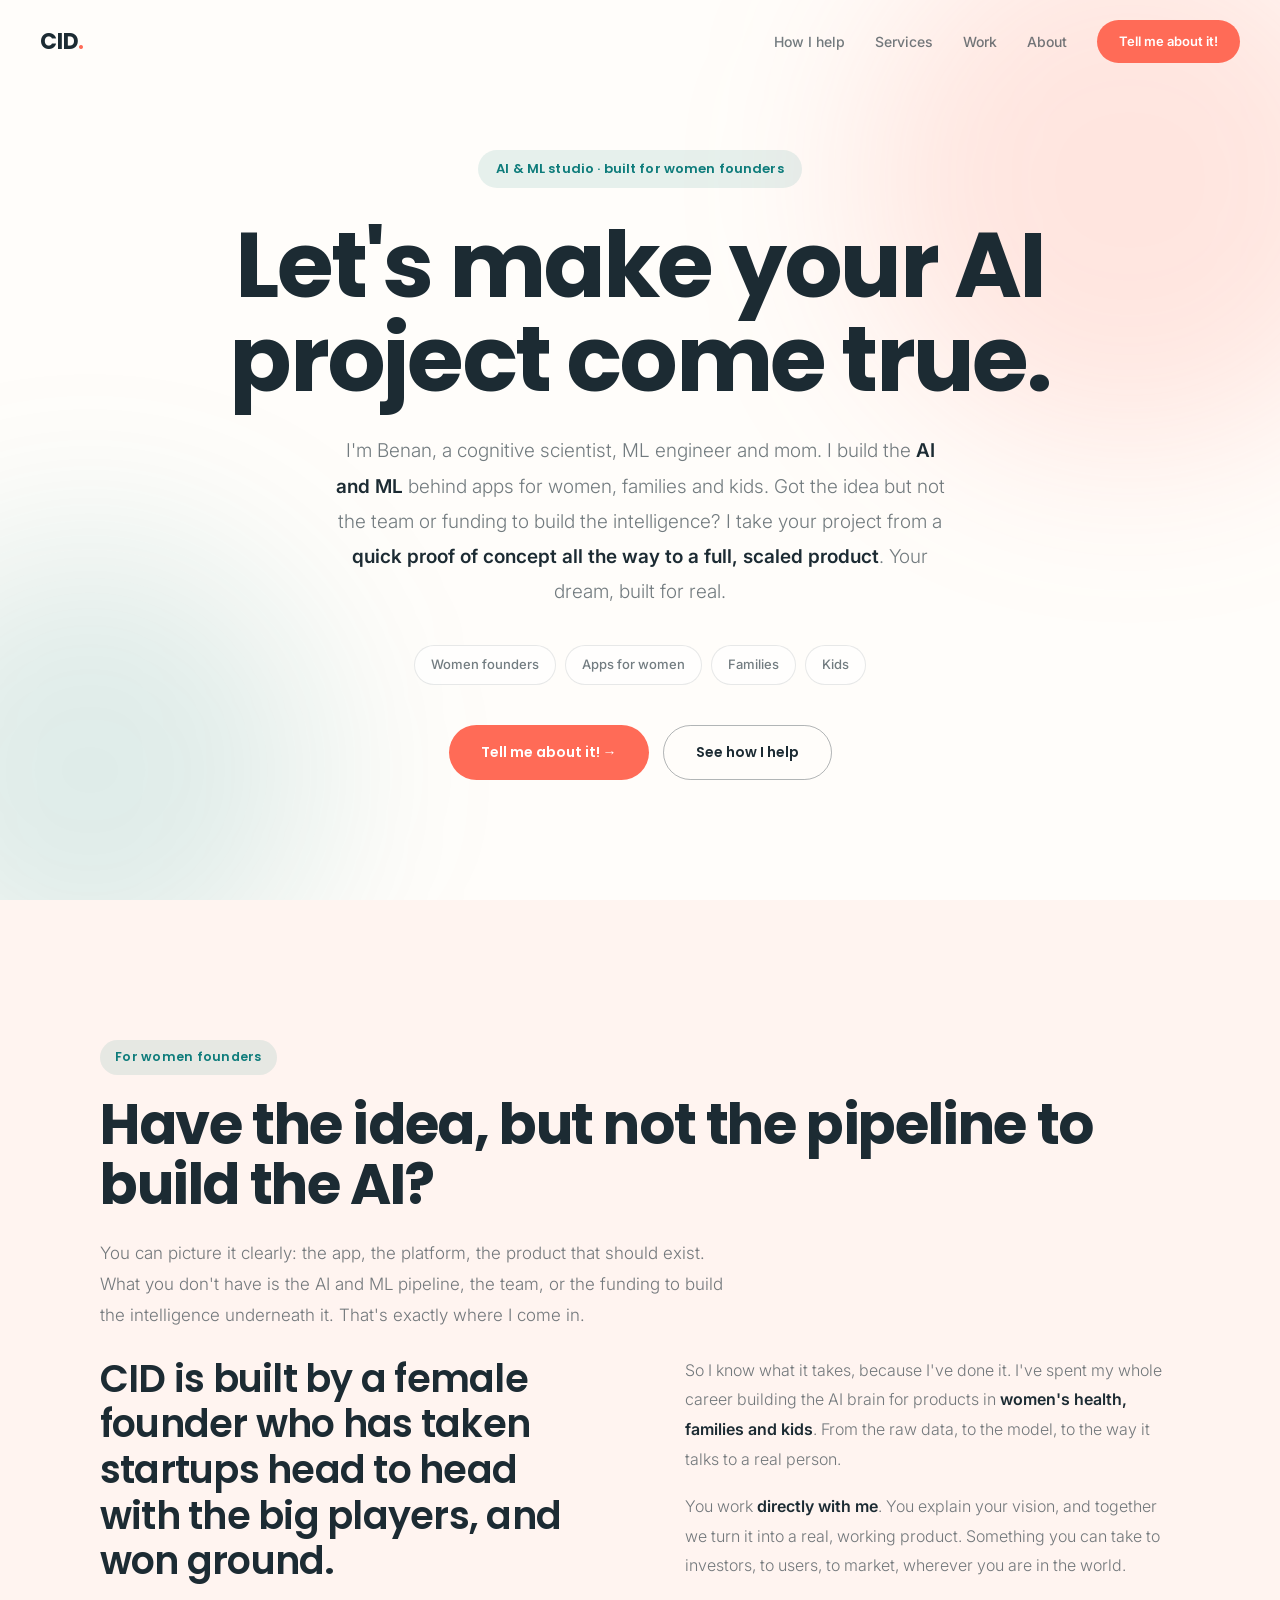
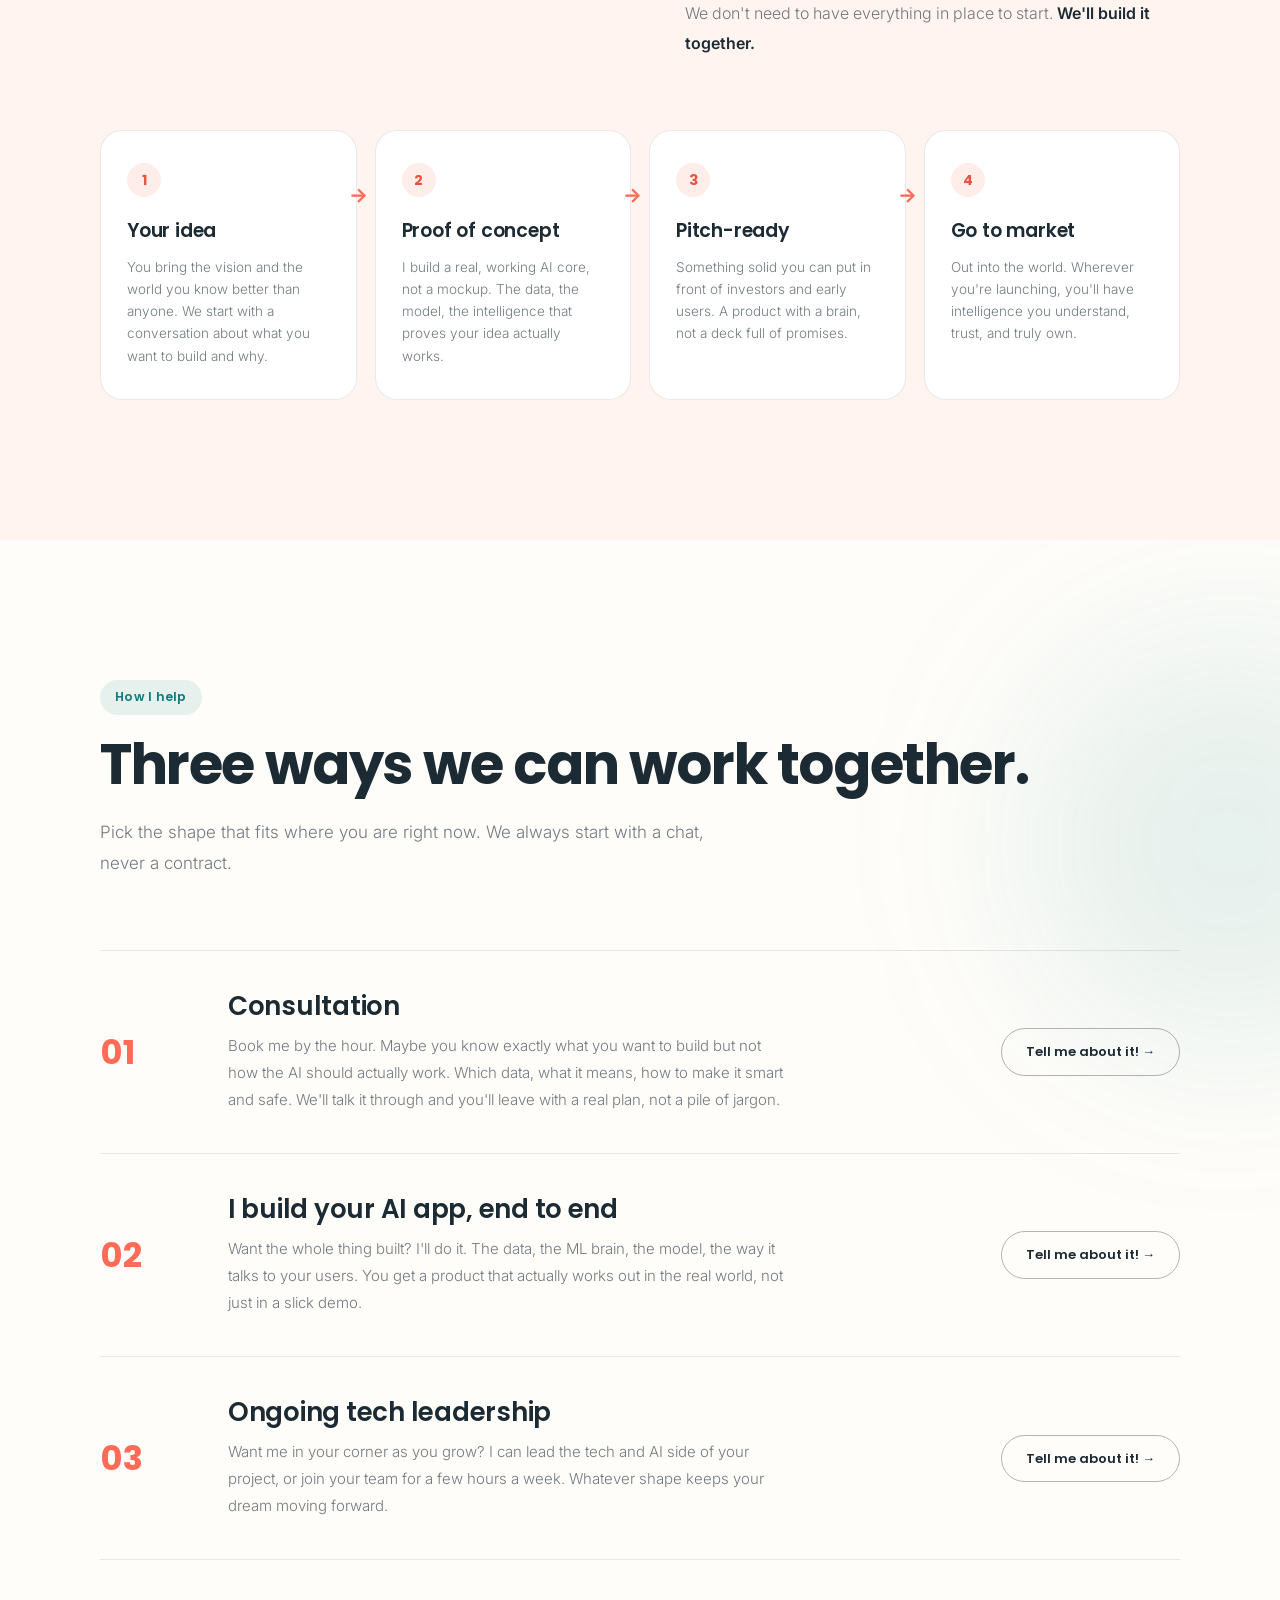
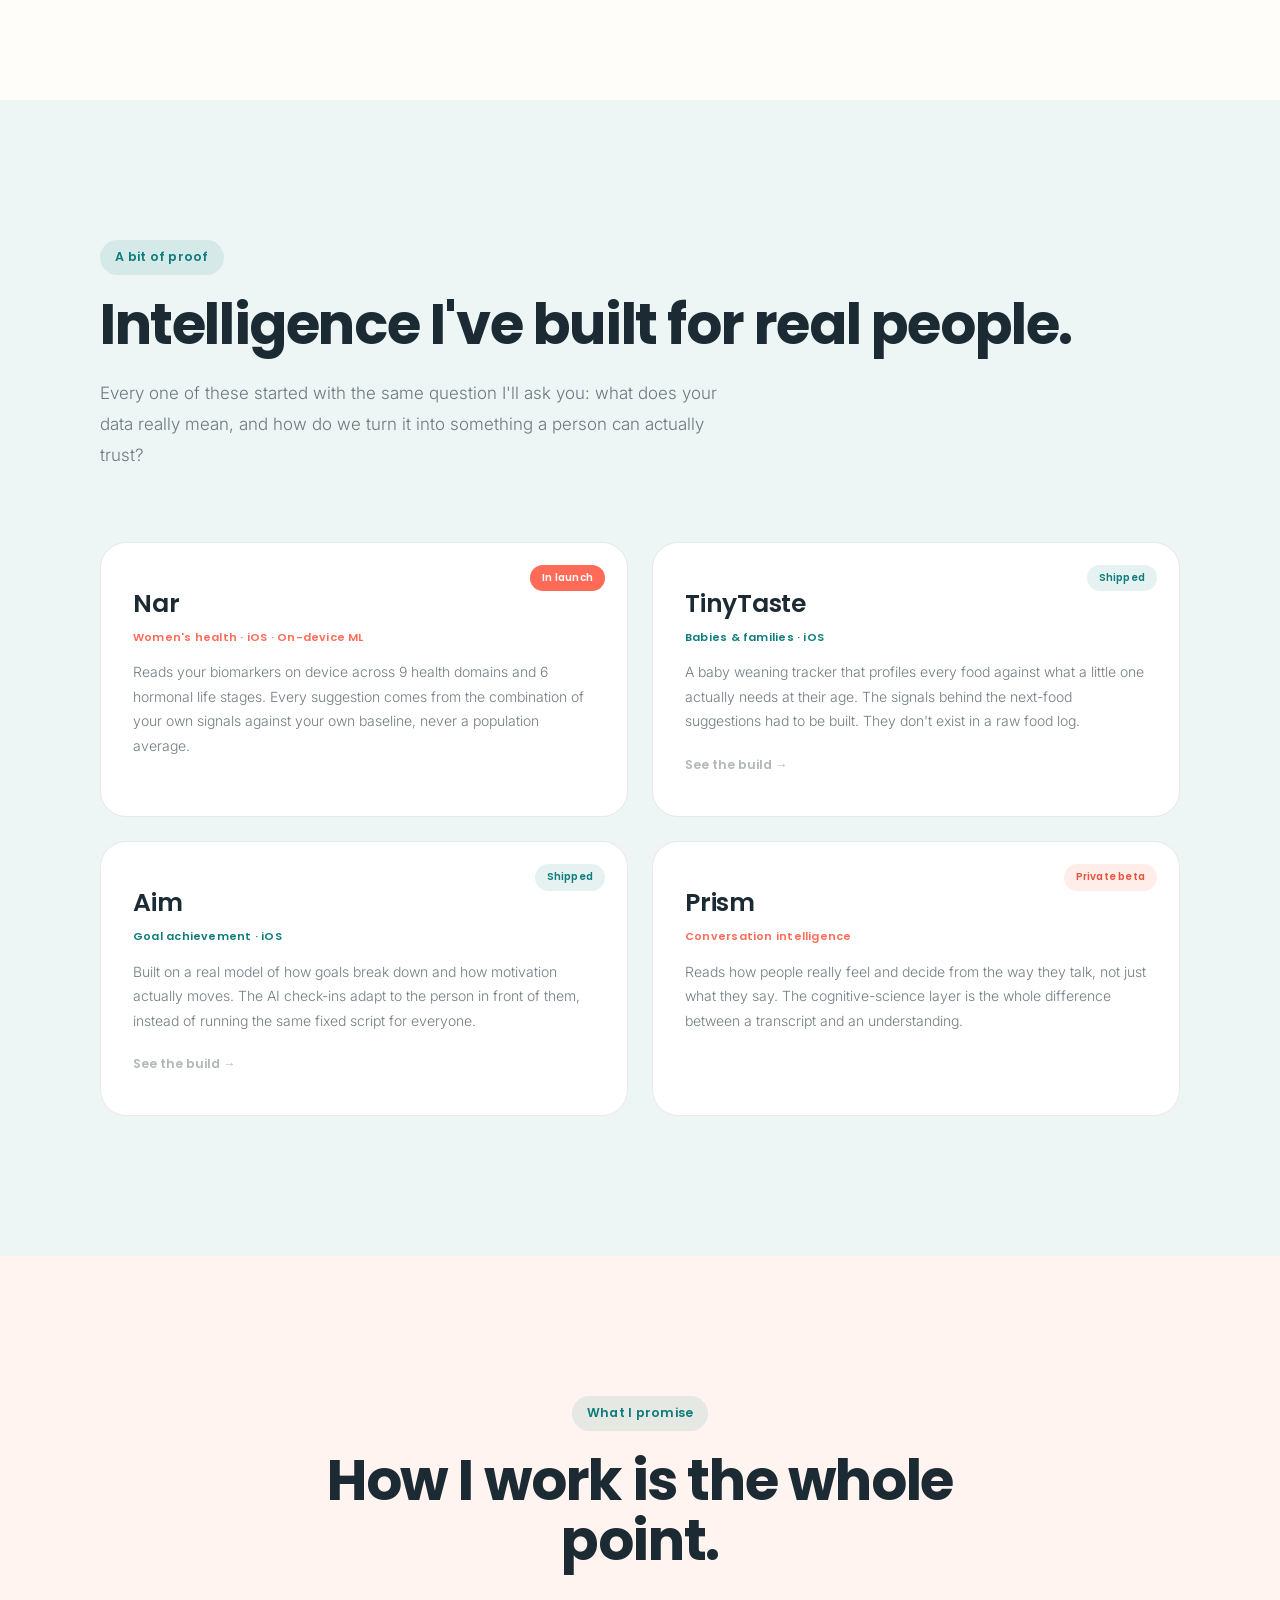
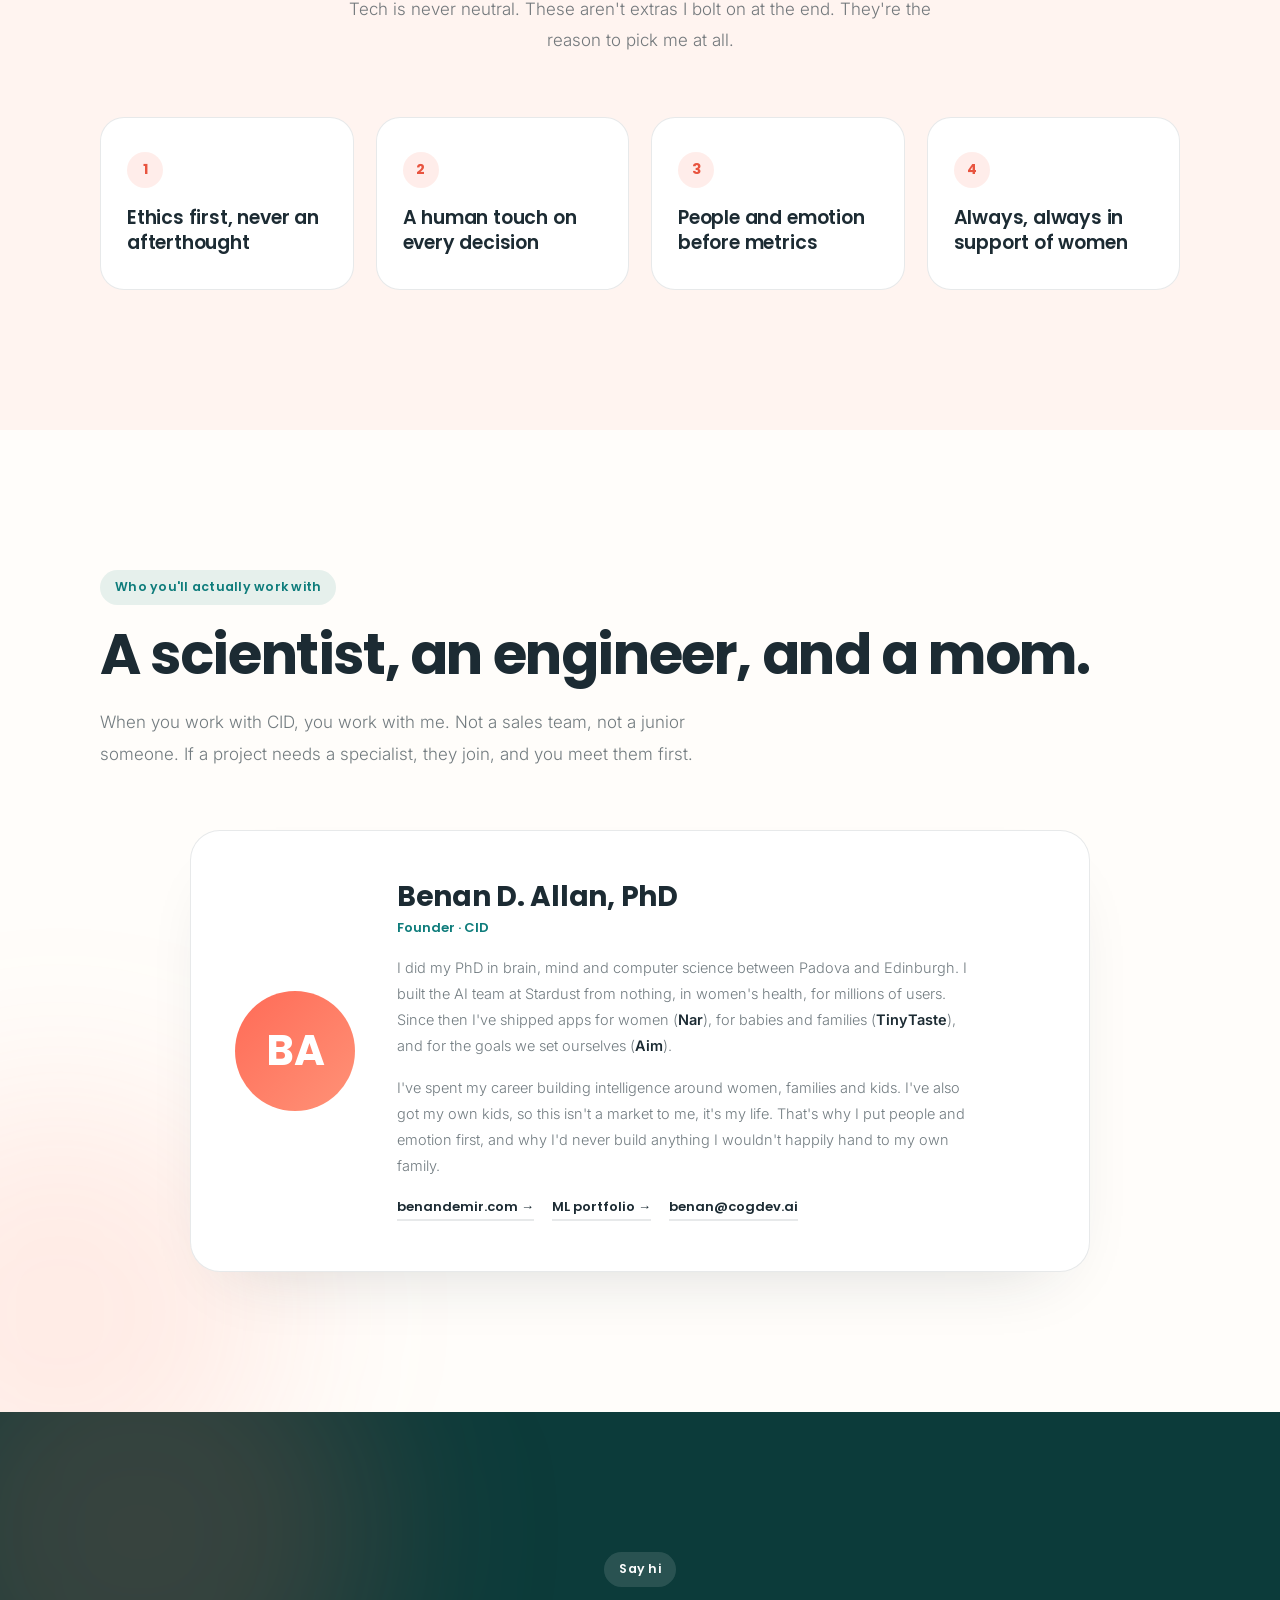
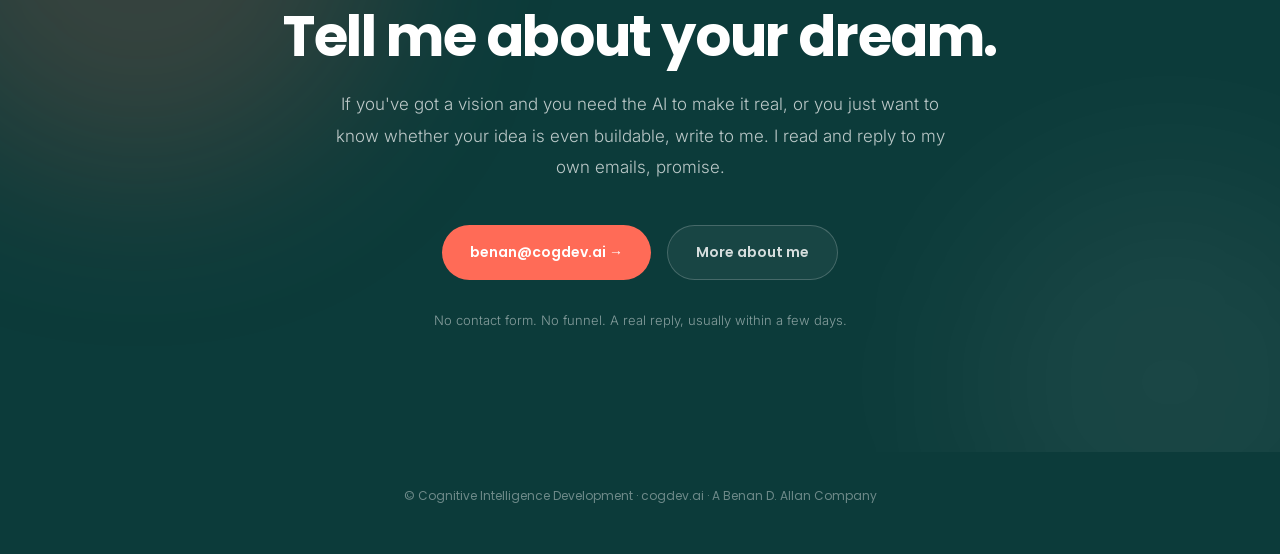
==== index.html @ 4b741e57 "Sharpen women-founder positioning, remove em dashes, clarify AI/ML offer - Hero + sections state pla" ====
<!DOCTYPE html>
<html lang="en">
<head>
    <meta charset="UTF-8">
    <meta name="viewport" content="width=device-width, initial-scale=1.0">
    <title>CID · AI &amp; ML Studio for Women Founders | Cognitive Intelligence Development</title>
    <meta name="description" content="CID builds the AI and ML for women founders, from a quick proof of concept to a full, scaled product. Apps for women, families and kids. Founded by Benan D. Allan, PhD, cognitive scientist, ML engineer and mom. Ethics and people first.">
    <meta name="keywords" content="AI for women founders, ML consultant women, women founder tech lead, AI apps for women, machine learning for startups, femtech AI, AI consultant, on-device ML, ethical AI">
    <meta name="author" content="Benan D. Allan">
    <meta name="robots" content="index, follow, max-image-preview:large">
    <meta name="theme-color" content="#FF6B57">
    <link rel="canonical" href="https://cogdev.ai/">

    <meta property="og:type" content="website">
    <meta property="og:url" content="https://cogdev.ai/">
    <meta property="og:site_name" content="CID · Cognitive Intelligence Development">
    <meta property="og:locale" content="en_US">
    <meta property="og:title" content="CID · AI &amp; ML Studio for Women Founders">
    <meta property="og:description" content="You've got the dream. I build the AI and ML that makes it real, from a quick proof of concept to full scale. Apps for women, families and kids. Ethics and people first.">
    <meta property="og:image" content="https://cogdev.ai/og-image.png">
    <meta property="og:image:width" content="1200">
    <meta property="og:image:height" content="630">
    <meta property="og:image:alt" content="CID. AI &amp; ML studio for women founders. Let's make your AI project come true.">

    <meta name="twitter:card" content="summary_large_image">
    <meta name="twitter:title" content="CID · AI &amp; ML Studio for Women Founders">
    <meta name="twitter:description" content="You've got the dream. I build the AI and ML that makes it real, from a quick proof of concept to full scale. For women founders.">
    <meta name="twitter:image" content="https://cogdev.ai/og-image.png">

    <link rel="icon" href="/cid-logo.svg" type="image/svg+xml">

    <script type="application/ld+json">
    {
      "@context": "https://schema.org",
      "@type": "ProfessionalService",
      "@id": "https://cogdev.ai/#organization",
      "name": "Cognitive Intelligence Development",
      "alternateName": "CID",
      "url": "https://cogdev.ai/",
      "logo": "https://cogdev.ai/cid-logo.svg",
      "image": "https://cogdev.ai/og-image.png",
      "email": "benan@cogdev.ai",
      "description": "AI & ML studio for women founders, and for apps built for women, families and children. Ethics and people first, always in support of women.",
      "areaServed": "Worldwide",
      "knowsAbout": ["Artificial Intelligence", "Machine Learning", "On-device ML", "Cognitive Science", "Women's Health Technology", "Ethical AI"],
      "founder": {
        "@type": "Person",
        "name": "Benan D. Allan",
        "honorificSuffix": "PhD",
        "jobTitle": "Founder & AI/ML Engineer",
        "gender": "Female",
        "email": "benan@cogdev.ai",
        "url": "https://www.benandemir.com",
        "alumniOf": ["University of Padova", "University of Edinburgh"],
        "knowsAbout": ["Artificial Intelligence", "Machine Learning", "Cognitive Science", "Brain and Mind Sciences"]
      },
      "makesOffer": [
        { "@type": "Offer", "itemOffered": { "@type": "Service", "name": "AI & ML Consultation", "description": "Hourly sessions for founders on which data to use, what it means, and how to turn it into ethical, accurate intelligence." } },
        { "@type": "Offer", "itemOffered": { "@type": "Service", "name": "End-to-end AI app development", "description": "Full design and build of AI apps and solutions, from data layer to model to user experience." } },
        { "@type": "Offer", "itemOffered": { "@type": "Service", "name": "Ongoing technical leadership", "description": "Per-project technical and AI direction, or weekly embedded hours with your team." } }
      ]
    }
    </script>

    <link rel="preconnect" href="https://fonts.googleapis.com">
    <link rel="preconnect" href="https://fonts.gstatic.com" crossorigin>
    <link href="https://fonts.googleapis.com/css2?family=Poppins:wght@400;500;600;700&family=Inter:wght@300;400;500;600&display=swap" rel="stylesheet">

    <style>
        :root{
            --bg:#FFFDFA;
            --bg-soft:#FFF4F0;
            --bg-mint:#EDF6F5;
            --card:#FFFFFF;
            --deep:#0C3B3A;
            --ink:#1C2B33;
            --ink-s:rgba(28,43,51,0.62);
            --ink-m:rgba(28,43,51,0.34);
            --ink-l:rgba(28,43,51,0.1);
            --coral:#FF6B57;
            --coral-d:#E8543F;
            --coral-l:rgba(255,107,87,0.12);
            --teal:#0E7C7B;
            --teal-l:rgba(14,124,123,0.1);
            --disp:'Poppins',-apple-system,sans-serif;
            --sans:'Inter',-apple-system,sans-serif;
        }

        *{margin:0;padding:0;box-sizing:border-box}
        html{scroll-behavior:smooth;-webkit-font-smoothing:antialiased}
        body{font-family:var(--sans);color:var(--ink);background:var(--bg);line-height:1.65;overflow-x:hidden;position:relative}
        ::selection{background:var(--coral-l);color:var(--coral-d)}

        .blob{position:absolute;border-radius:50%;filter:blur(90px);z-index:0;pointer-events:none}
        .wrap{position:relative;z-index:2}

        /* gentle reveals */
        .rv{opacity:0;transform:translateY(18px);transition:opacity 1s cubic-bezier(.22,1,.36,1),transform 1s cubic-bezier(.22,1,.36,1)}
        .rv.v{opacity:1;transform:translateY(0)}
        .stg>*{transition-delay:calc(var(--i,0)*.1s)}
        @media(prefers-reduced-motion:reduce){.rv{opacity:1;transform:none;transition:none}*{animation:none!important}}

        /* NAV */
        .nav{position:fixed;top:0;left:0;right:0;z-index:100;padding:20px 40px;display:flex;align-items:center;justify-content:space-between;transition:background .4s,box-shadow .4s}
        .nav.scrolled{background:rgba(255,253,250,0.9);backdrop-filter:blur(18px) saturate(140%);-webkit-backdrop-filter:blur(18px) saturate(140%);box-shadow:0 1px 0 var(--ink-l)}
        .nav-name{font-family:var(--disp);font-size:22px;font-weight:700;color:var(--ink);text-decoration:none;letter-spacing:-.01em}
        .nav-name span{color:var(--coral)}
        .nav-links{display:flex;gap:30px;align-items:center}
        .nav-links a{color:var(--ink-s);font-size:14px;text-decoration:none;font-weight:500;transition:color .2s}
        .nav-links a:hover{color:var(--ink)}
        .nav-links .nb{padding:11px 22px;border-radius:100px;background:var(--coral);color:#fff;font-weight:600;font-size:13px;transition:background .25s,transform .25s}
        .nav-links .nb:hover{background:var(--coral-d);transform:translateY(-1px)}
        .nav-tog{display:none;background:none;border:none;color:var(--ink);font-size:22px;cursor:pointer}

        /* HERO */
        .hero{min-height:100vh;display:flex;flex-direction:column;align-items:center;justify-content:center;text-align:center;padding:150px 28px 120px;position:relative}
        .hero .b1{width:540px;height:540px;background:rgba(255,107,87,0.16);top:-90px;right:-120px}
        .hero .b2{width:460px;height:460px;background:rgba(14,124,123,0.13);bottom:-100px;left:-140px}
        .hero-inner{max-width:920px;width:100%;position:relative;z-index:2}
        .tag{display:inline-block;font-family:var(--disp);font-size:13px;font-weight:600;letter-spacing:.01em;color:var(--teal);background:var(--teal-l);padding:8px 18px;border-radius:100px;margin-bottom:30px;opacity:0;animation:fu .9s .1s cubic-bezier(.22,1,.36,1) forwards}
        .hero h1{font-family:var(--disp);font-size:clamp(44px,7.5vw,92px);font-weight:700;line-height:1.02;letter-spacing:-.03em;margin-bottom:28px;opacity:0;animation:fu 1s .25s cubic-bezier(.22,1,.36,1) forwards}
        .hero-sub{font-size:clamp(16px,1.5vw,19px);color:var(--ink-s);max-width:620px;margin:0 auto 36px;font-weight:300;line-height:1.85;opacity:0;animation:fu 1s .4s cubic-bezier(.22,1,.36,1) forwards}
        .hero-sub b{color:var(--ink);font-weight:600}
        .hero-chips{display:flex;gap:9px;flex-wrap:wrap;justify-content:center;margin-bottom:40px;opacity:0;animation:fu 1s .55s cubic-bezier(.22,1,.36,1) forwards}
        .chip{padding:8px 16px;border-radius:100px;border:1.5px solid var(--ink-l);background:rgba(255,255,255,0.6);font-size:13px;color:var(--ink-s);font-weight:500}
        .hero-actions{display:flex;gap:14px;flex-wrap:wrap;justify-content:center;opacity:0;animation:fu 1s .7s cubic-bezier(.22,1,.36,1) forwards}
        .btn{padding:15px 32px;border-radius:100px;font-family:var(--disp);font-weight:600;font-size:14px;text-decoration:none;transition:background .3s,transform .3s,box-shadow .3s,border-color .3s,color .3s;display:inline-flex;align-items:center;gap:8px}
        .btn-coral{background:var(--coral);color:#fff}
        .btn-coral:hover{background:var(--coral-d);transform:translateY(-2px);box-shadow:0 14px 34px rgba(255,107,87,0.3)}
        .btn-line{border:1.5px solid var(--ink-m);color:var(--ink)}
        .btn-line:hover{background:#fff;border-color:var(--ink);transform:translateY(-2px)}
        @keyframes fu{from{opacity:0;transform:translateY(22px)}to{opacity:1;transform:translateY(0)}}

        /* SECTIONS */
        .sec{padding:140px 40px;position:relative;overflow:hidden}
        .sec-soft{background:var(--bg-soft)}
        .sec-mint{background:var(--bg-mint)}
        .sec-deep{background:var(--deep);color:#fff}
        .sec-deep .sec-p{color:rgba(255,255,255,0.72)}
        .container{max-width:1080px;margin:0 auto;position:relative;z-index:2}
        .sec-label{display:inline-block;font-family:var(--disp);font-size:12.5px;font-weight:600;letter-spacing:.02em;color:var(--teal);background:var(--teal-l);padding:7px 15px;border-radius:100px;margin-bottom:20px}
        .sec-deep .sec-label{color:#fff;background:rgba(255,255,255,0.12)}
        .sec-h{font-family:var(--disp);font-size:clamp(32px,5vw,56px);font-weight:700;line-height:1.08;letter-spacing:-.025em;margin-bottom:22px;color:var(--ink)}
        .sec-deep .sec-h{color:#fff}
        .sec-p{color:var(--ink-s);font-size:17px;line-height:1.85;max-width:640px;font-weight:300}

        /* NICHE */
        .niche-grid{display:grid;grid-template-columns:1fr 1fr;gap:90px;align-items:start;margin-top:24px}
        .niche-lead{font-family:var(--disp);font-size:clamp(26px,3.2vw,38px);font-weight:600;line-height:1.2;letter-spacing:-.02em;color:var(--ink)}
        .niche-text p{font-size:16px;color:var(--ink-s);line-height:1.85;margin-bottom:18px;font-weight:300}
        .niche-text p strong{color:var(--ink);font-weight:600}
        .niche-text p:last-child{margin-bottom:0}

        /* JOURNEY */
        .journey{display:grid;grid-template-columns:repeat(4,1fr);gap:18px;margin-top:72px}
        .jstep{position:relative;padding:32px 26px;border-radius:22px;background:var(--card);border:1px solid var(--ink-l);transition:transform .4s,box-shadow .4s}
        .jstep:hover{transform:translateY(-5px);box-shadow:0 20px 44px -22px rgba(28,43,51,0.2)}
        .jstep .jnum{font-family:var(--disp);font-weight:700;font-size:14px;color:var(--coral-d);background:var(--coral-l);width:34px;height:34px;border-radius:50%;display:flex;align-items:center;justify-content:center;margin-bottom:18px}
        .jstep h4{font-family:var(--disp);font-weight:600;font-size:19px;letter-spacing:-.01em;margin-bottom:9px;color:var(--ink)}
        .jstep p{font-size:13.5px;color:var(--ink-s);line-height:1.65;font-weight:300}
        .jstep .jarrow{position:absolute;right:-12px;top:48px;color:var(--coral);font-size:20px;font-weight:700;z-index:3}

        /* SERVICES */
        .svc-list{margin-top:70px;display:grid;gap:0}
        .svc-row{display:grid;grid-template-columns:80px 1fr 210px;gap:48px;padding:40px 0;border-top:1px solid var(--ink-l);align-items:center;transition:padding-left .3s}
        .svc-row:last-child{border-bottom:1px solid var(--ink-l)}
        .svc-row:hover{padding-left:12px}
        .svc-num{font-family:var(--disp);font-size:34px;font-weight:700;color:var(--coral);line-height:1}
        .svc-body h3{font-family:var(--disp);font-size:26px;font-weight:600;margin-bottom:10px;line-height:1.2;letter-spacing:-.01em}
        .svc-body p{font-size:15px;color:var(--ink-s);line-height:1.8;max-width:560px;font-weight:300}
        .svc-side{display:flex;justify-content:flex-end}
        .svc-cta{padding:12px 24px;border-radius:100px;border:1.5px solid var(--ink-m);color:var(--ink);font-family:var(--disp);font-weight:600;font-size:13px;text-decoration:none;transition:background .3s,border-color .3s,transform .3s,color .3s;display:inline-flex;align-items:center;gap:7px;white-space:nowrap}
        .svc-cta:hover{background:var(--coral);border-color:var(--coral);color:#fff;transform:translateY(-2px)}

        /* WORK */
        .builds{display:grid;grid-template-columns:repeat(2,1fr);gap:24px;margin-top:70px}
        .bcard{border:1px solid var(--ink-l);border-radius:26px;padding:40px 32px;transition:transform .45s cubic-bezier(.22,1,.36,1),box-shadow .45s,border-color .45s;position:relative;overflow:hidden;background:var(--card)}
        .bcard:hover{transform:translateY(-7px);box-shadow:0 26px 60px -24px rgba(28,43,51,0.22);border-color:var(--card-c,var(--coral))}
        .bcard h3{font-family:var(--disp);font-size:25px;font-weight:600;margin-bottom:4px;letter-spacing:-.01em}
        .bcard .btype{font-family:var(--disp);font-size:11px;font-weight:600;letter-spacing:.02em;color:var(--card-c,var(--coral));margin-bottom:14px}
        .bcard p{font-size:14px;color:var(--ink-s);line-height:1.75;margin-bottom:16px;font-weight:300}
        .bcard .blink{font-family:var(--disp);font-size:12.5px;font-weight:600;color:var(--ink-m);text-decoration:none;transition:color .2s;display:inline-flex;align-items:center;gap:6px}
        .bcard .blink:hover{color:var(--ink)}
        .bcard-status{position:absolute;top:22px;right:22px;font-family:var(--disp);font-size:10px;font-weight:600;letter-spacing:.02em;color:var(--teal);background:var(--teal-l);padding:5px 12px;border-radius:100px}
        .bcard-status.beta{color:var(--coral-d);background:var(--coral-l)}
        .bcard-status.launch{color:#fff;background:var(--coral)}

        /* VALUES */
        .values{display:grid;grid-template-columns:repeat(4,1fr);gap:22px;margin-top:8px}
        .value{padding:34px 26px;border-radius:24px;background:var(--card);border:1px solid var(--ink-l);transition:transform .4s,box-shadow .4s}
        .value:hover{transform:translateY(-5px);box-shadow:0 20px 44px -22px rgba(28,43,51,0.2)}
        .value .vdot{width:36px;height:36px;border-radius:50%;background:var(--coral-l);display:flex;align-items:center;justify-content:center;font-family:var(--disp);font-weight:700;font-size:14px;color:var(--coral-d);margin-bottom:18px}
        .value h4{font-family:var(--disp);font-size:19px;font-weight:600;line-height:1.3;color:var(--ink);letter-spacing:-.01em}

        /* ABOUT */
        .founder-card{margin:60px auto 0;padding:50px 44px;border-radius:30px;background:var(--card);border:1px solid var(--ink-l);box-shadow:0 30px 70px -40px rgba(28,43,51,0.2);display:grid;grid-template-columns:auto 1fr;gap:42px;align-items:center;max-width:900px}
        .founder-avatar{width:120px;height:120px;border-radius:50%;background:linear-gradient(135deg,var(--coral),#FF9277);display:flex;align-items:center;justify-content:center;font-family:var(--disp);font-size:42px;font-weight:700;color:#fff;flex-shrink:0}
        .founder-info h3{font-family:var(--disp);font-size:28px;font-weight:700;line-height:1.15;margin-bottom:4px;letter-spacing:-.01em}
        .founder-info .ftitle{font-family:var(--disp);font-size:13px;font-weight:600;color:var(--teal);margin-bottom:16px}
        .founder-info p{font-size:14.5px;color:var(--ink-s);line-height:1.8;margin-bottom:16px;max-width:580px;font-weight:300}
        .founder-info p strong{color:var(--ink);font-weight:600}
        .founder-links{display:flex;gap:18px;flex-wrap:wrap}
        .flink{font-family:var(--disp);font-size:13px;font-weight:600;color:var(--ink);text-decoration:none;border-bottom:2px solid var(--ink-l);padding-bottom:2px;transition:color .2s,border-color .2s}
        .flink:hover{border-color:var(--coral);color:var(--coral-d)}

        /* CONTACT */
        .contact{padding:140px 40px 120px;text-align:center;position:relative;overflow:hidden}
        .contact .b1{width:480px;height:480px;background:rgba(255,107,87,0.18);top:-120px;left:-100px}
        .contact .b2{width:420px;height:420px;background:rgba(255,255,255,0.06);bottom:-140px;right:-100px}
        .contact-row{display:flex;justify-content:center;gap:16px;flex-wrap:wrap;margin-top:42px}
        .clink{padding:15px 28px;border-radius:100px;font-family:var(--disp);font-size:14px;font-weight:600;text-decoration:none;transition:background .3s,border-color .3s,color .3s,transform .3s;display:inline-flex;align-items:center;gap:8px}
        .clink-mail{background:var(--coral);color:#fff}
        .clink-mail:hover{background:var(--coral-d);transform:translateY(-2px);box-shadow:0 14px 34px rgba(255,107,87,0.34)}
        .clink-alt{border:1.5px solid rgba(255,255,255,0.2);color:rgba(255,255,255,0.82);background:rgba(255,255,255,0.05)}
        .clink-alt:hover{border-color:rgba(255,255,255,0.4);color:#fff;transform:translateY(-2px)}
        .contact-note{margin-top:30px;font-size:13px;color:rgba(255,255,255,0.5);font-weight:300}

        /* FOOTER */
        .footer{text-align:center;padding:34px 40px 48px;background:var(--deep)}
        .footer p{font-family:var(--disp);font-size:12px;font-weight:400;color:rgba(255,255,255,0.4)}

        /* RESPONSIVE */
        @media(max-width:900px){
            .hero{padding:124px 22px 90px}
            .niche-grid{grid-template-columns:1fr;gap:34px}
            .builds{grid-template-columns:1fr}
            .values{grid-template-columns:1fr 1fr;gap:16px}
            .journey{grid-template-columns:1fr 1fr;gap:14px}
            .jstep .jarrow{display:none}
            .svc-row{grid-template-columns:1fr;gap:16px;padding:30px 0;align-items:start}
            .svc-side{justify-content:flex-start}
            .nav-links{display:none;position:fixed;inset:0;background:rgba(255,253,250,0.98);flex-direction:column;justify-content:center;align-items:center;gap:28px;z-index:99}
            .nav-links.open{display:flex}
            .nav-links a{font-size:18px}
            .nav-tog{display:block;z-index:101}
            .founder-card{grid-template-columns:1fr;text-align:center;padding:38px 26px}
            .founder-avatar{margin:0 auto}
            .founder-info p{margin-left:auto;margin-right:auto}
            .founder-links{justify-content:center}
        }
        @media(max-width:768px){
            .sec{padding:84px 22px}
            .contact{padding:104px 22px 90px}
            .nav{padding:14px 18px}
            .nav-name{font-size:20px}
            .bcard{padding:30px 24px}
            .bcard h3{font-size:22px}
        }
        @media(max-width:480px){
            .hero{padding:108px 20px 70px}
            .hero h1{font-size:clamp(38px,12vw,72px)}
            .hero-actions{flex-direction:column;width:100%}
            .hero-actions a{justify-content:center;width:100%}
            .values{grid-template-columns:1fr}
            .journey{grid-template-columns:1fr}
            .contact-row{flex-direction:column;align-items:stretch;gap:10px}
            .clink{justify-content:center}
            .sec{padding:74px 20px}
            .nav{padding:12px 16px}
            .footer{padding:24px 20px 36px}
        }
    </style>
</head>
<body>

<div class="wrap">

<nav class="nav" id="nav">
    <a href="/" class="nav-name">CID<span>.</span></a>
    <button class="nav-tog" id="navTog" aria-label="Menu">&#9776;</button>
    <div class="nav-links" id="navLinks">
        <a href="#help">How I help</a>
        <a href="#services">Services</a>
        <a href="#work">Work</a>
        <a href="#about">About</a>
        <a href="#contact" class="nb">Tell me about it!</a>
    </div>
</nav>

<section class="hero" id="top">
    <span class="blob b1"></span>
    <span class="blob b2"></span>
    <div class="hero-inner">
        <span class="tag">AI &amp; ML studio · built for women founders</span>
        <h1>Let's make your AI project come true.</h1>
        <p class="hero-sub">I'm Benan, a cognitive scientist, ML engineer and mom. I build the <b>AI and ML</b> behind apps for women, families and kids. Got the idea but not the team or funding to build the intelligence? I take your project from a <b>quick proof of concept all the way to a full, scaled product</b>. Your dream, built for real.</p>
        <div class="hero-chips">
            <span class="chip">Women founders</span>
            <span class="chip">Apps for women</span>
            <span class="chip">Families</span>
            <span class="chip">Kids</span>
        </div>
        <div class="hero-actions">
            <a href="#contact" class="btn btn-coral">Tell me about it! &rarr;</a>
            <a href="#services" class="btn btn-line">See how I help</a>
        </div>
    </div>
</section>

<section class="sec sec-soft" id="help">
    <div class="container">
        <div class="rv">
            <span class="sec-label">For women founders</span>
            <h2 class="sec-h">Have the idea, but not the pipeline to build the AI?</h2>
            <p class="sec-p">You can picture it clearly: the app, the platform, the product that should exist. What you don't have is the AI and ML pipeline, the team, or the funding to build the intelligence underneath it. That's exactly where I come in.</p>
        </div>

        <div class="niche-grid">
            <div class="rv">
                <p class="niche-lead">CID is built by a female founder who has taken startups head to head with the big players, and won ground.</p>
            </div>
            <div class="niche-text rv">
                <p>So I know what it takes, because I've done it. I've spent my whole career building the AI brain for products in <strong>women's health, families and kids</strong>. From the raw data, to the model, to the way it talks to a real person.</p>
                <p>You work <strong>directly with me</strong>. You explain your vision, and together we turn it into a real, working product. Something you can take to investors, to users, to market, wherever you are in the world.</p>
                <p>We don't need to have everything in place to start. <strong>We'll build it together.</strong></p>
            </div>
        </div>

        <div class="journey stg">
            <div class="jstep rv" style="--i:0">
                <div class="jnum">1</div>
                <h4>Your idea</h4>
                <p>You bring the vision and the world you know better than anyone. We start with a conversation about what you want to build and why.</p>
                <span class="jarrow">&rarr;</span>
            </div>
            <div class="jstep rv" style="--i:1">
                <div class="jnum">2</div>
                <h4>Proof of concept</h4>
                <p>I build a real, working AI core, not a mockup. The data, the model, the intelligence that proves your idea actually works.</p>
                <span class="jarrow">&rarr;</span>
            </div>
            <div class="jstep rv" style="--i:2">
                <div class="jnum">3</div>
                <h4>Pitch-ready</h4>
                <p>Something solid you can put in front of investors and early users. A product with a brain, not a deck full of promises.</p>
                <span class="jarrow">&rarr;</span>
            </div>
            <div class="jstep rv" style="--i:3">
                <div class="jnum">4</div>
                <h4>Go to market</h4>
                <p>Out into the world. Wherever you're launching, you'll have intelligence you understand, trust, and truly own.</p>
            </div>
        </div>
    </div>
</section>

<section class="sec" id="services">
    <span class="blob" style="width:420px;height:420px;background:var(--teal-l);top:8%;right:-160px"></span>
    <div class="container">
        <div class="rv">
            <span class="sec-label">How I help</span>
            <h2 class="sec-h">Three ways we can work together.</h2>
            <p class="sec-p">Pick the shape that fits where you are right now. We always start with a chat, never a contract.</p>
        </div>

        <div class="svc-list">
            <div class="svc-row rv">
                <div class="svc-num">01</div>
                <div class="svc-body">
                    <h3>Consultation</h3>
                    <p>Book me by the hour. Maybe you know exactly what you want to build but not how the AI should actually work. Which data, what it means, how to make it smart and safe. We'll talk it through and you'll leave with a real plan, not a pile of jargon.</p>
                </div>
                <div class="svc-side"><a href="mailto:benan@cogdev.ai?subject=CID%20%E2%80%94%20Consultation" class="svc-cta">Tell me about it! &rarr;</a></div>
            </div>

            <div class="svc-row rv">
                <div class="svc-num">02</div>
                <div class="svc-body">
                    <h3>I build your AI app, end to end</h3>
                    <p>Want the whole thing built? I'll do it. The data, the ML brain, the model, the way it talks to your users. You get a product that actually works out in the real world, not just in a slick demo.</p>
                </div>
                <div class="svc-side"><a href="mailto:benan@cogdev.ai?subject=CID%20%E2%80%94%20AI%20app%20or%20solution" class="svc-cta">Tell me about it! &rarr;</a></div>
            </div>

            <div class="svc-row rv">
                <div class="svc-num">03</div>
                <div class="svc-body">
                    <h3>Ongoing tech leadership</h3>
                    <p>Want me in your corner as you grow? I can lead the tech and AI side of your project, or join your team for a few hours a week. Whatever shape keeps your dream moving forward.</p>
                </div>
                <div class="svc-side"><a href="mailto:benan@cogdev.ai?subject=CID%20%E2%80%94%20Ongoing%20tech%20leadership" class="svc-cta">Tell me about it! &rarr;</a></div>
            </div>
        </div>
    </div>
</section>

<section class="sec sec-mint" id="work">
    <div class="container">
        <div class="rv">
            <span class="sec-label">A bit of proof</span>
            <h2 class="sec-h">Intelligence I've built for real people.</h2>
            <p class="sec-p">Every one of these started with the same question I'll ask you: what does your data really mean, and how do we turn it into something a person can actually trust?</p>
        </div>

        <div class="builds stg">
            <article class="bcard rv" style="--card-c:var(--coral);--i:0">
                <span class="bcard-status launch">In launch</span>
                <h3>Nar</h3>
                <div class="btype">Women's health · iOS · On-device ML</div>
                <p>Reads your biomarkers on device across 9 health domains and 6 hormonal life stages. Every suggestion comes from the combination of your own signals against your own baseline, never a population average.</p>
            </article>

            <article class="bcard rv" style="--card-c:var(--teal);--i:1">
                <span class="bcard-status">Shipped</span>
                <h3>TinyTaste</h3>
                <div class="btype">Babies &amp; families · iOS</div>
                <p>A baby weaning tracker that profiles every food against what a little one actually needs at their age. The signals behind the next-food suggestions had to be built. They don't exist in a raw food log.</p>
                <a href="/tinytaste/" class="blink">See the build &rarr;</a>
            </article>

            <article class="bcard rv" style="--card-c:var(--teal);--i:2">
                <span class="bcard-status">Shipped</span>
                <h3>Aim</h3>
                <div class="btype">Goal achievement · iOS</div>
                <p>Built on a real model of how goals break down and how motivation actually moves. The AI check-ins adapt to the person in front of them, instead of running the same fixed script for everyone.</p>
                <a href="/aim/" class="blink">See the build &rarr;</a>
            </article>

            <article class="bcard rv" style="--card-c:var(--coral);--i:3">
                <span class="bcard-status beta">Private beta</span>
                <h3>Prism</h3>
                <div class="btype">Conversation intelligence</div>
                <p>Reads how people really feel and decide from the way they talk, not just what they say. The cognitive-science layer is the whole difference between a transcript and an understanding.</p>
            </article>
        </div>
    </div>
</section>

<section class="sec sec-soft" id="values">
    <div class="container">
        <div class="rv" style="text-align:center;max-width:720px;margin:0 auto 60px">
            <span class="sec-label">What I promise</span>
            <h2 class="sec-h">How I work is the whole point.</h2>
            <p class="sec-p" style="margin:0 auto">Tech is never neutral. These aren't extras I bolt on at the end. They're the reason to pick me at all.</p>
        </div>

        <div class="values stg">
            <div class="value rv" style="--i:0">
                <div class="vdot">1</div>
                <h4>Ethics first, never an afterthought</h4>
            </div>
            <div class="value rv" style="--i:1">
                <div class="vdot">2</div>
                <h4>A human touch on every decision</h4>
            </div>
            <div class="value rv" style="--i:2">
                <div class="vdot">3</div>
                <h4>People and emotion before metrics</h4>
            </div>
            <div class="value rv" style="--i:3">
                <div class="vdot">4</div>
                <h4>Always, always in support of women</h4>
            </div>
        </div>
    </div>
</section>

<section class="sec" id="about">
    <span class="blob" style="width:440px;height:440px;background:var(--coral-l);bottom:-120px;left:-160px"></span>
    <div class="container">
        <div class="rv">
            <span class="sec-label">Who you'll actually work with</span>
            <h2 class="sec-h">A scientist, an engineer, and a mom.</h2>
            <p class="sec-p">When you work with CID, you work with me. Not a sales team, not a junior someone. If a project needs a specialist, they join, and you meet them first.</p>
        </div>

        <div class="founder-card rv">
            <div class="founder-avatar">BA</div>
            <div class="founder-info">
                <h3>Benan D. Allan, PhD</h3>
                <div class="ftitle">Founder · CID</div>
                <p>I did my PhD in brain, mind and computer science between Padova and Edinburgh. I built the AI team at Stardust from nothing, in women's health, for millions of users. Since then I've shipped apps for women (<strong>Nar</strong>), for babies and families (<strong>TinyTaste</strong>), and for the goals we set ourselves (<strong>Aim</strong>).</p>
                <p>I've spent my career building intelligence around women, families and kids. I've also got my own kids, so this isn't a market to me, it's my life. That's why I put people and emotion first, and why I'd never build anything I wouldn't happily hand to my own family.</p>
                <div class="founder-links">
                    <a href="https://www.benandemir.com" target="_blank" rel="noopener" class="flink">benandemir.com &rarr;</a>
                    <a href="https://www.benandemir.com/ml/" target="_blank" rel="noopener" class="flink">ML portfolio &rarr;</a>
                    <a href="mailto:benan@cogdev.ai" class="flink">benan@cogdev.ai</a>
                </div>
            </div>
        </div>
    </div>
</section>

<section class="contact sec-deep" id="contact">
    <span class="blob b1"></span>
    <span class="blob b2"></span>
    <div class="container">
        <span class="sec-label">Say hi</span>
        <h2 class="sec-h">Tell me about your dream.</h2>
        <p class="sec-p" style="margin-left:auto;margin-right:auto">If you've got a vision and you need the AI to make it real, or you just want to know whether your idea is even buildable, write to me. I read and reply to my own emails, promise.</p>
        <div class="contact-row">
            <a href="mailto:benan@cogdev.ai?subject=CID%20%E2%80%94%20my%20AI%20project" class="clink clink-mail">benan@cogdev.ai &rarr;</a>
            <a href="https://www.benandemir.com" target="_blank" rel="noopener" class="clink clink-alt">More about me</a>
        </div>
        <p class="contact-note">No contact form. No funnel. A real reply, usually within a few days.</p>
    </div>
</section>

<footer class="footer">
    <p>© Cognitive Intelligence Development · cogdev.ai · A Benan D. Allan Company</p>
</footer>

</div>

<script>
const nav = document.getElementById('nav');
window.addEventListener('scroll', () => {
    if (window.scrollY > 40) nav.classList.add('scrolled');
    else nav.classList.remove('scrolled');
});

const navTog = document.getElementById('navTog');
const navLinks = document.getElementById('navLinks');
navTog?.addEventListener('click', () => navLinks.classList.toggle('open'));
navLinks?.querySelectorAll('a').forEach(a => a.addEventListener('click', () => navLinks.classList.remove('open')));

const io = new IntersectionObserver((entries) => {
    entries.forEach(e => { if (e.isIntersecting) e.target.classList.add('v'); });
}, { threshold: 0.12, rootMargin: '0px 0px -50px 0px' });
document.querySelectorAll('.rv').forEach(el => io.observe(el));
</script>

</body>
</html>
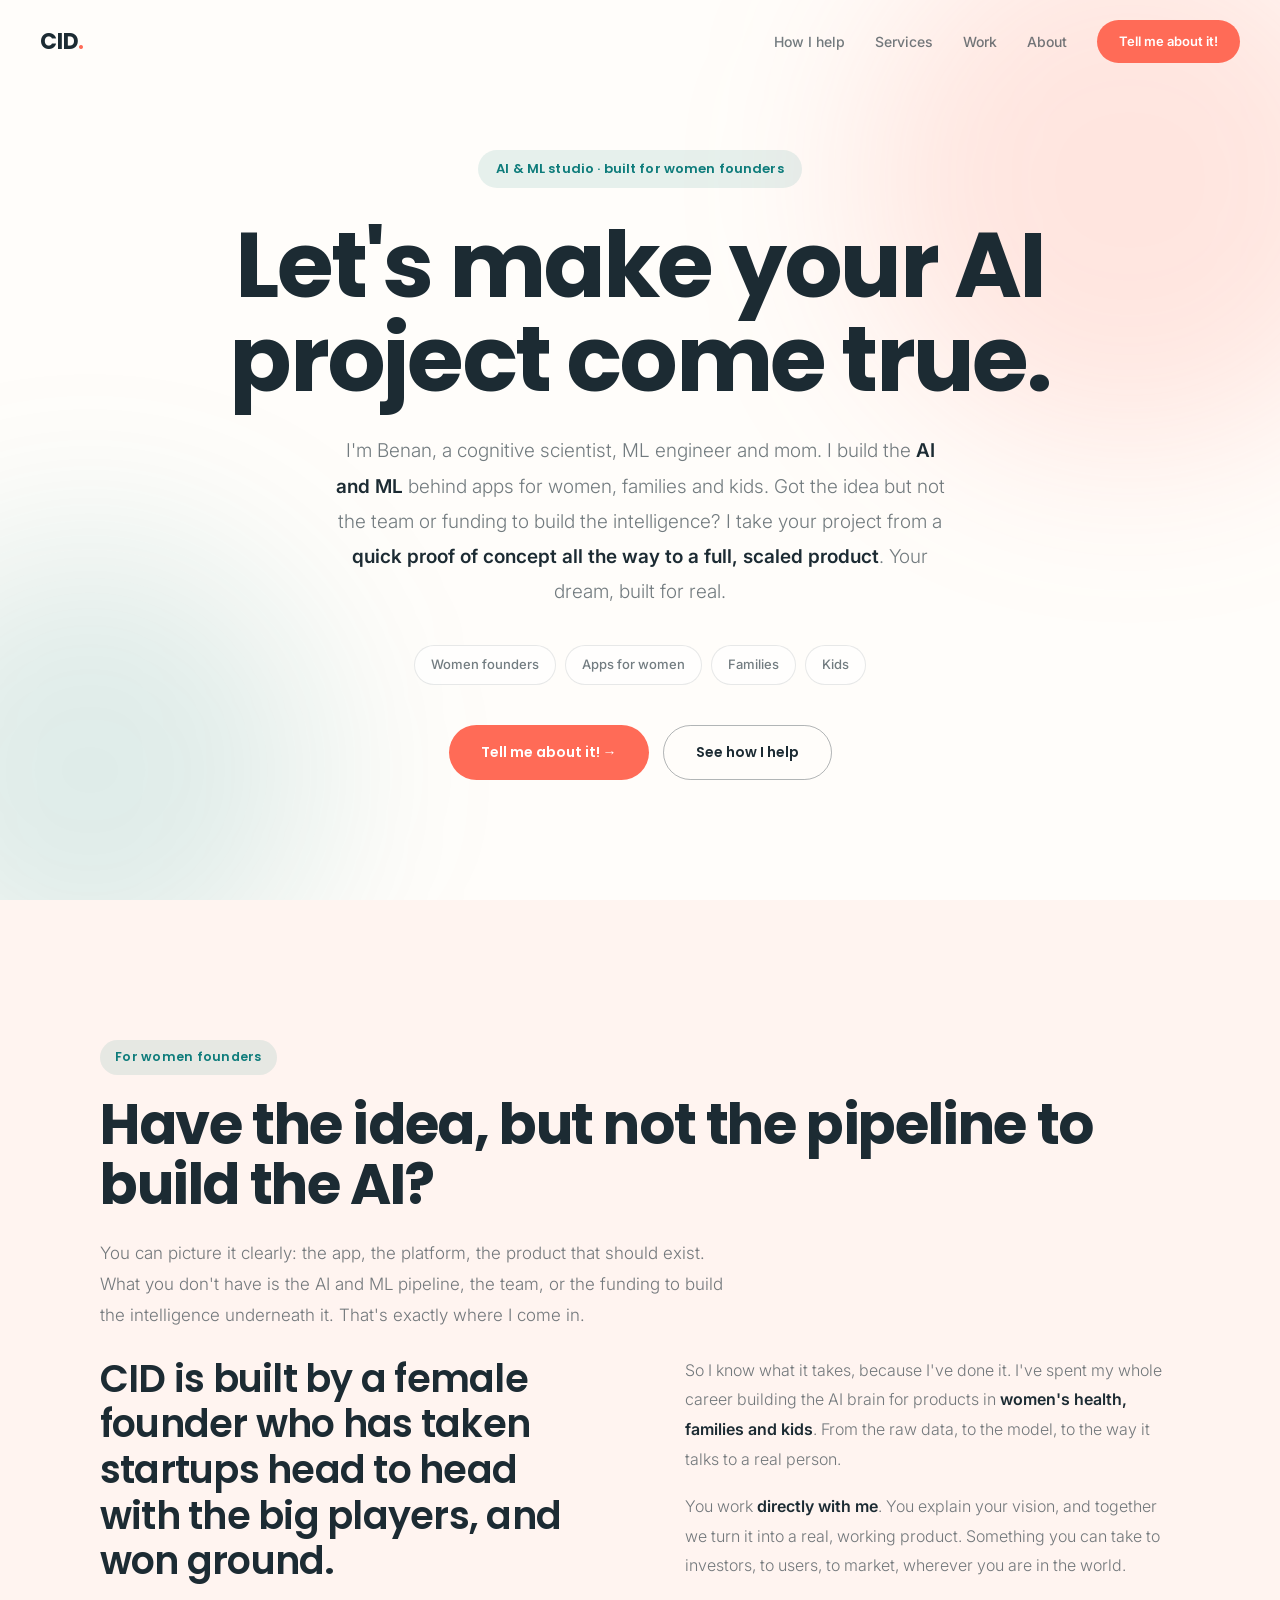
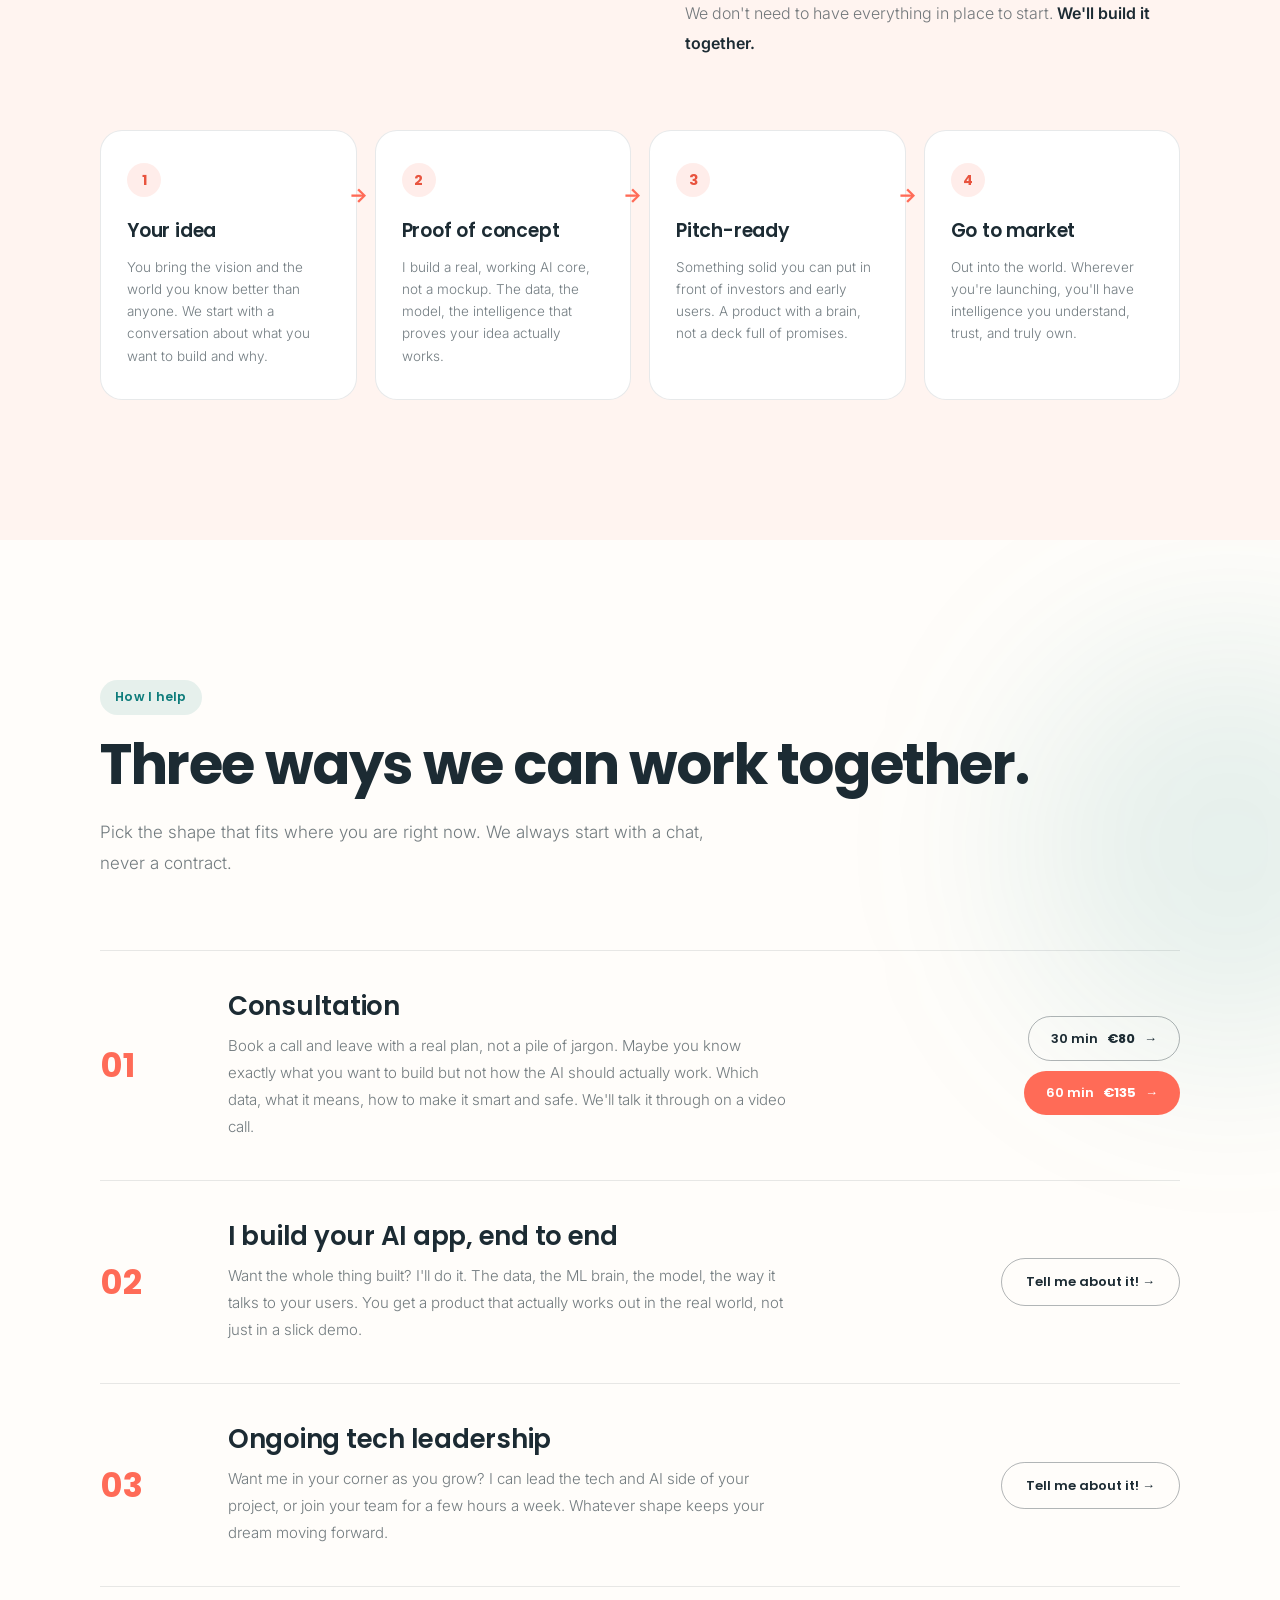
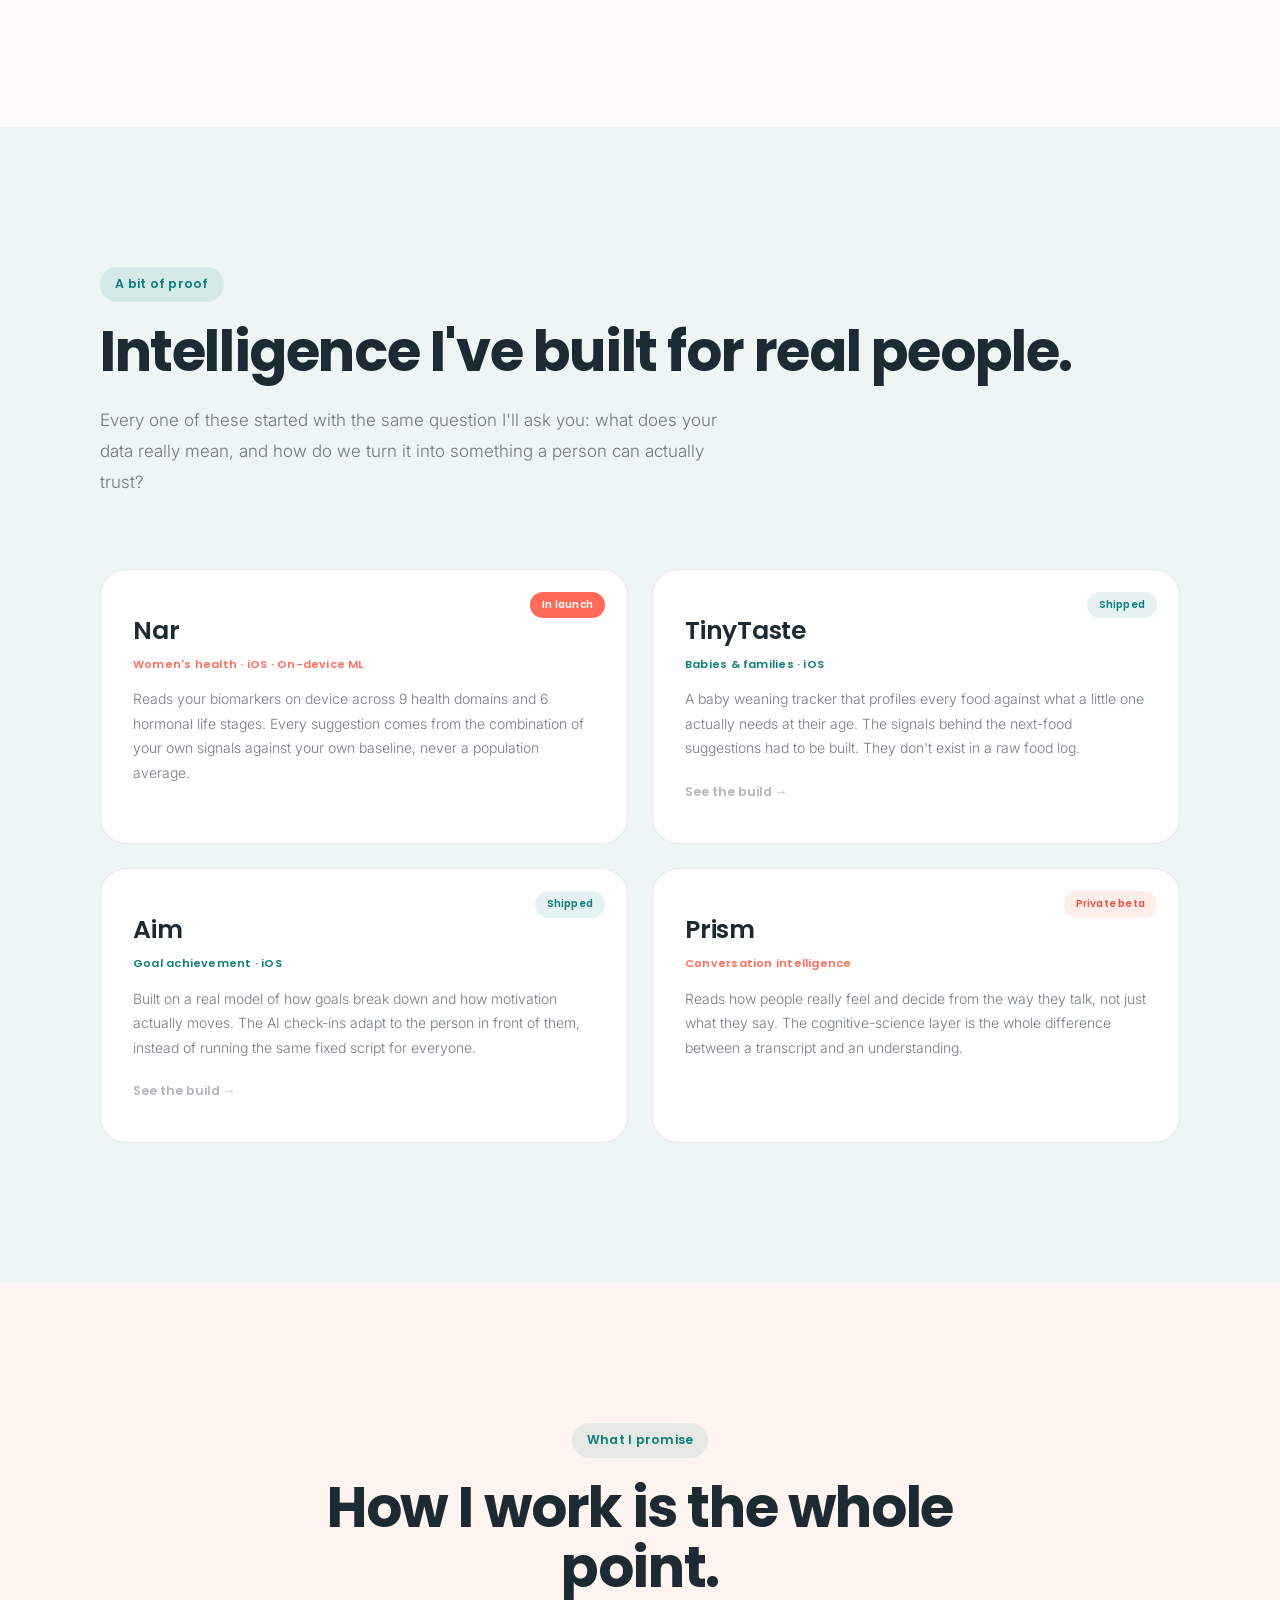
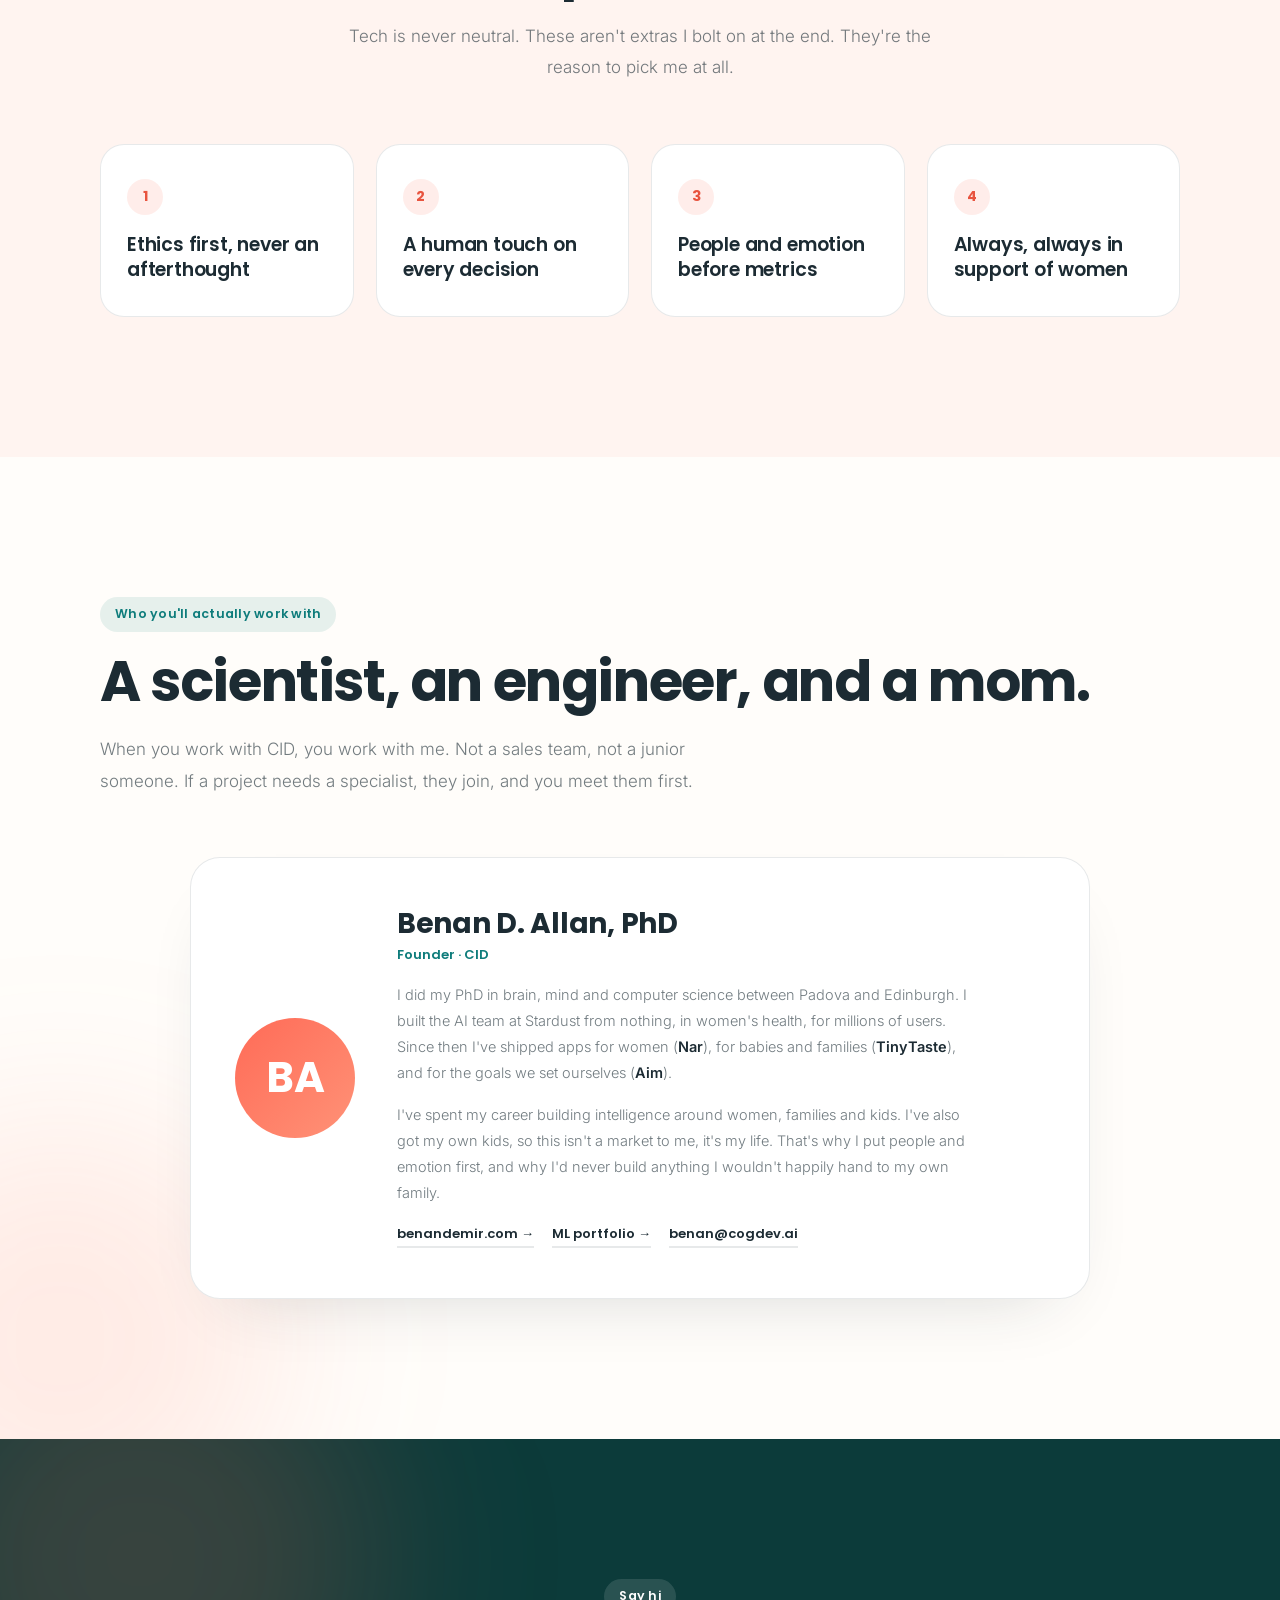
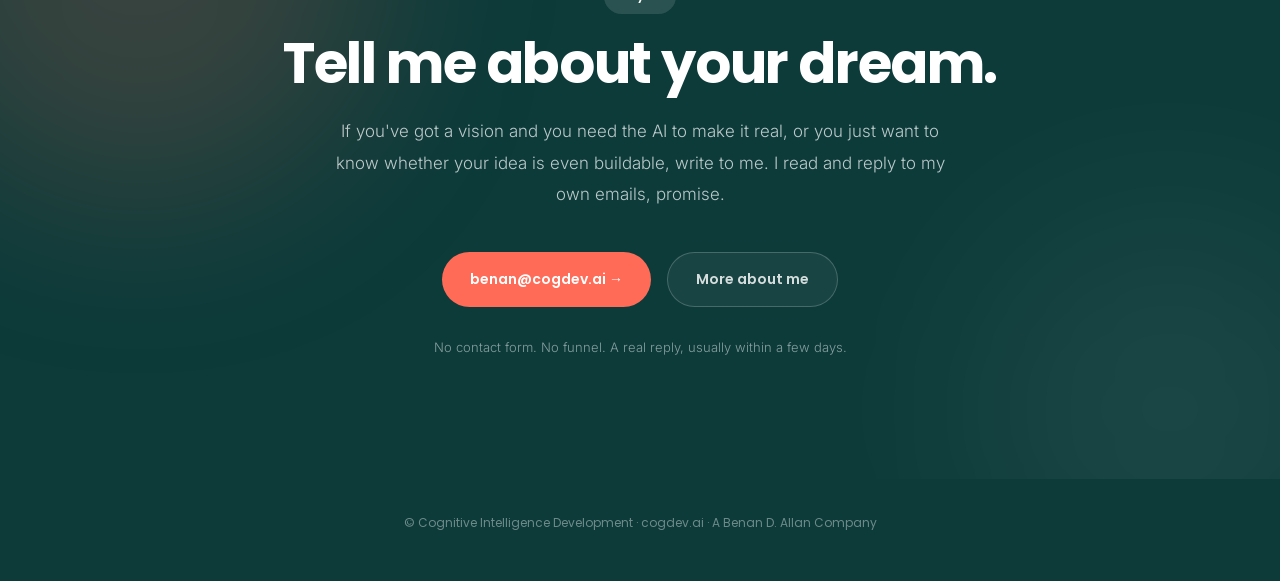
==== commit 61342bed: "Add Calendly booking to consultation: 30 min EUR80, 60 min EUR135 Co-Authored-By: Claude Opus 4.8 (1" ====
--- a/index.html
+++ b/index.html
@@ -171,6 +171,13 @@
         .svc-side{display:flex;justify-content:flex-end}
         .svc-cta{padding:12px 24px;border-radius:100px;border:1.5px solid var(--ink-m);color:var(--ink);font-family:var(--disp);font-weight:600;font-size:13px;text-decoration:none;transition:background .3s,border-color .3s,transform .3s,color .3s;display:inline-flex;align-items:center;gap:7px;white-space:nowrap}
         .svc-cta:hover{background:var(--coral);border-color:var(--coral);color:#fff;transform:translateY(-2px)}
+        .svc-book{display:flex;flex-direction:column;gap:10px;align-items:flex-end}
+        .svc-price{padding:11px 22px;border-radius:100px;font-family:var(--disp);font-weight:600;font-size:13px;text-decoration:none;display:inline-flex;align-items:center;gap:9px;white-space:nowrap;transition:background .3s,border-color .3s,transform .3s,color .3s;justify-content:center}
+        .svc-price .amt{font-weight:700}
+        .svc-price.p30{border:1.5px solid var(--ink-m);color:var(--ink)}
+        .svc-price.p30:hover{border-color:var(--coral);color:var(--coral-d);transform:translateY(-2px)}
+        .svc-price.p60{background:var(--coral);color:#fff}
+        .svc-price.p60:hover{background:var(--coral-d);transform:translateY(-2px);box-shadow:0 12px 28px rgba(255,107,87,0.3)}
 
         /* WORK */
         .builds{display:grid;grid-template-columns:repeat(2,1fr);gap:24px;margin-top:70px}
@@ -229,6 +236,7 @@
             .jstep .jarrow{display:none}
             .svc-row{grid-template-columns:1fr;gap:16px;padding:30px 0;align-items:start}
             .svc-side{justify-content:flex-start}
+            .svc-book{align-items:flex-start;flex-direction:row;flex-wrap:wrap}
             .nav-links{display:none;position:fixed;inset:0;background:rgba(255,253,250,0.98);flex-direction:column;justify-content:center;align-items:center;gap:28px;z-index:99}
             .nav-links.open{display:flex}
             .nav-links a{font-size:18px}
@@ -358,9 +366,14 @@
                 <div class="svc-num">01</div>
                 <div class="svc-body">
                     <h3>Consultation</h3>
-                    <p>Book me by the hour. Maybe you know exactly what you want to build but not how the AI should actually work. Which data, what it means, how to make it smart and safe. We'll talk it through and you'll leave with a real plan, not a pile of jargon.</p>
+                    <p>Book a call and leave with a real plan, not a pile of jargon. Maybe you know exactly what you want to build but not how the AI should actually work. Which data, what it means, how to make it smart and safe. We'll talk it through on a video call.</p>
                 </div>
-                <div class="svc-side"><a href="mailto:benan@cogdev.ai?subject=CID%20%E2%80%94%20Consultation" class="svc-cta">Tell me about it! &rarr;</a></div>
+                <div class="svc-side">
+                    <div class="svc-book">
+                        <a href="https://calendly.com/benan-cogdev/30min" target="_blank" rel="noopener" class="svc-price p30">30 min <span class="amt">&euro;80</span> &rarr;</a>
+                        <a href="https://calendly.com/benan-cogdev/30-minute-meeting-clone" target="_blank" rel="noopener" class="svc-price p60">60 min <span class="amt">&euro;135</span> &rarr;</a>
+                    </div>
+                </div>
             </div>
 
             <div class="svc-row rv">
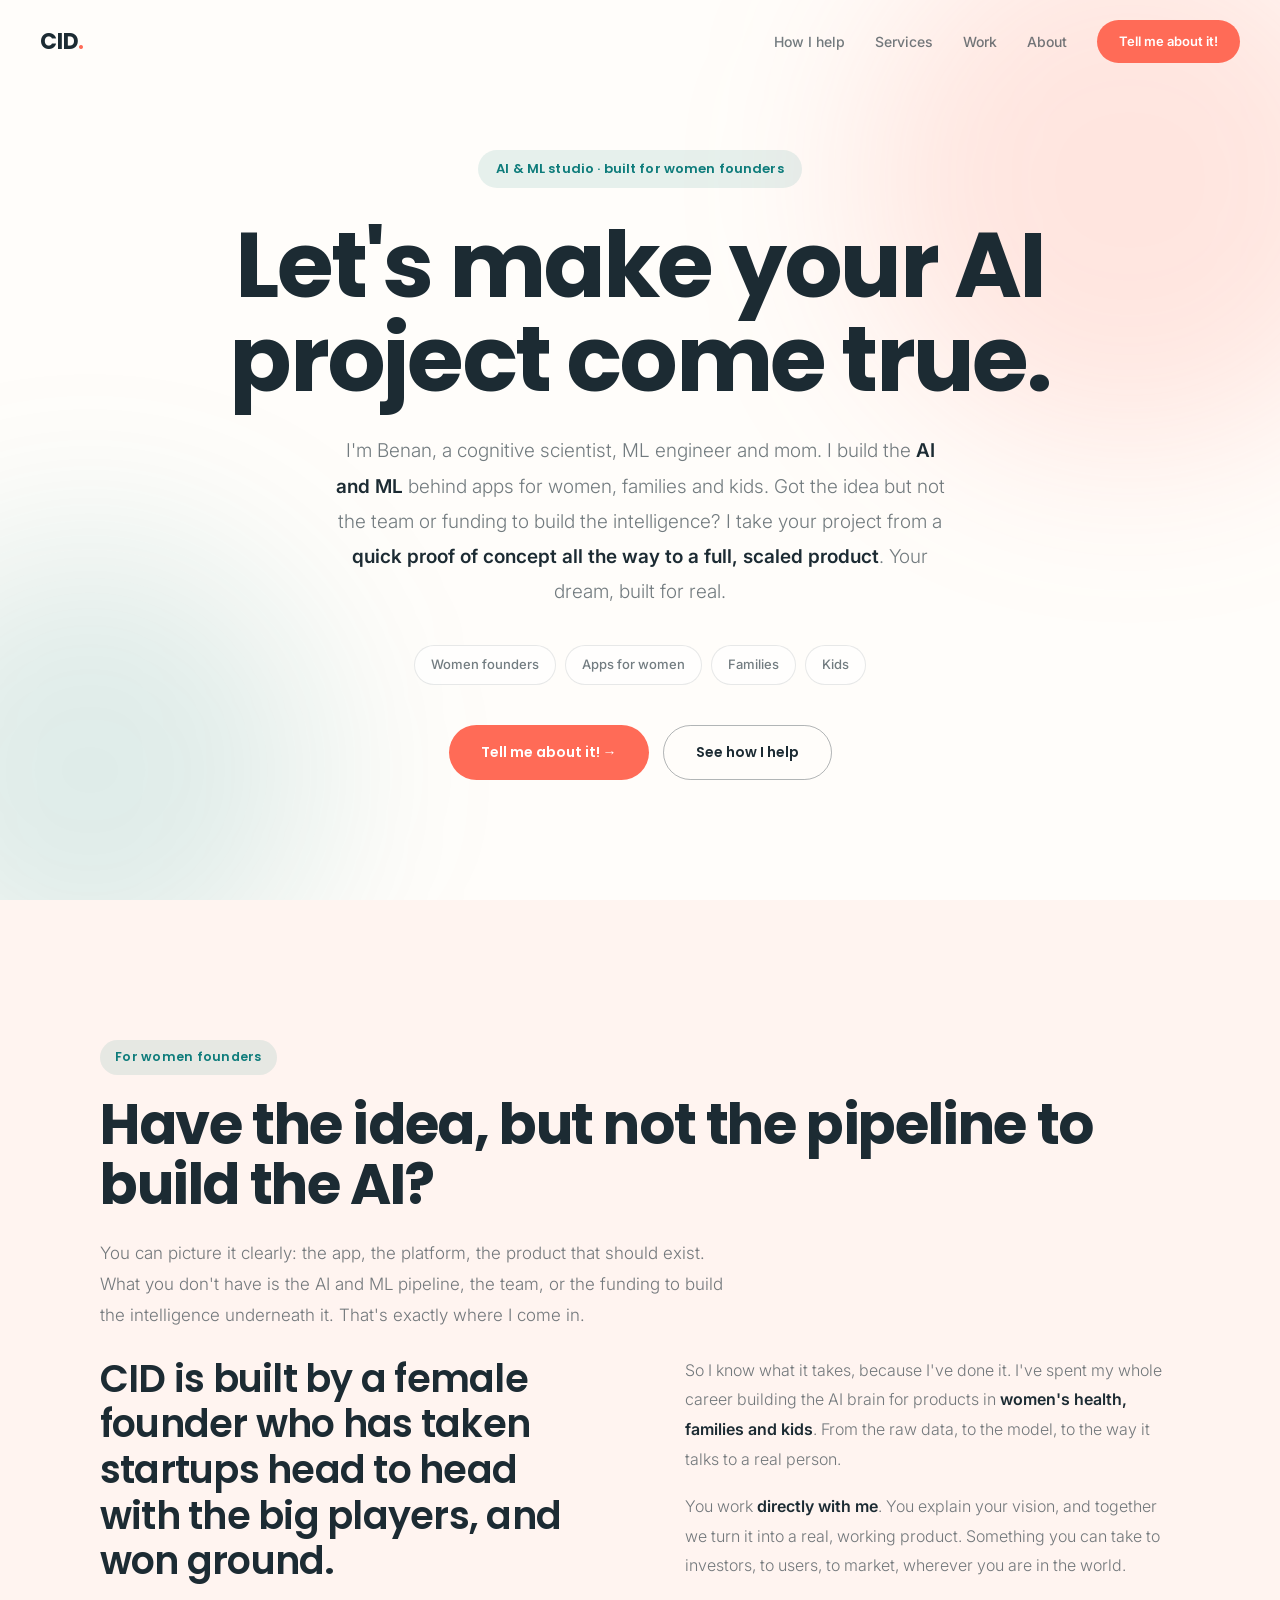
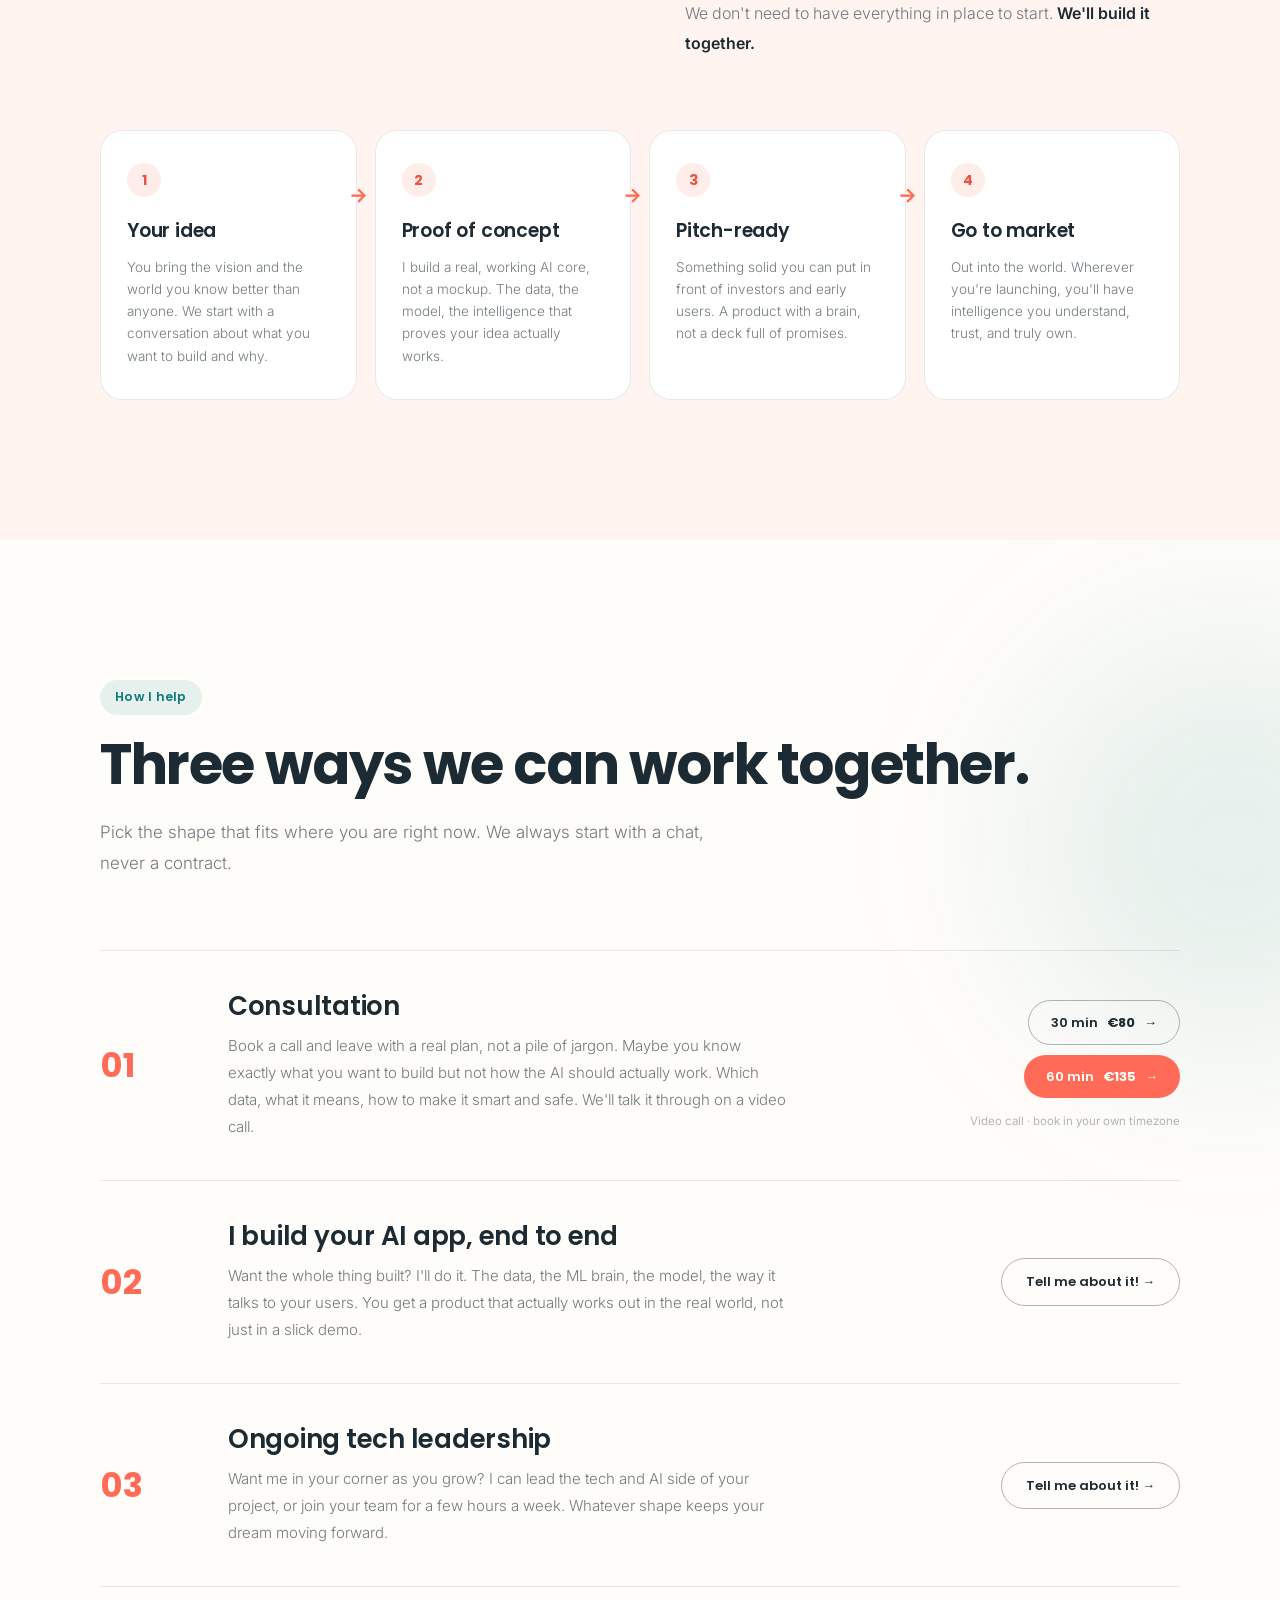
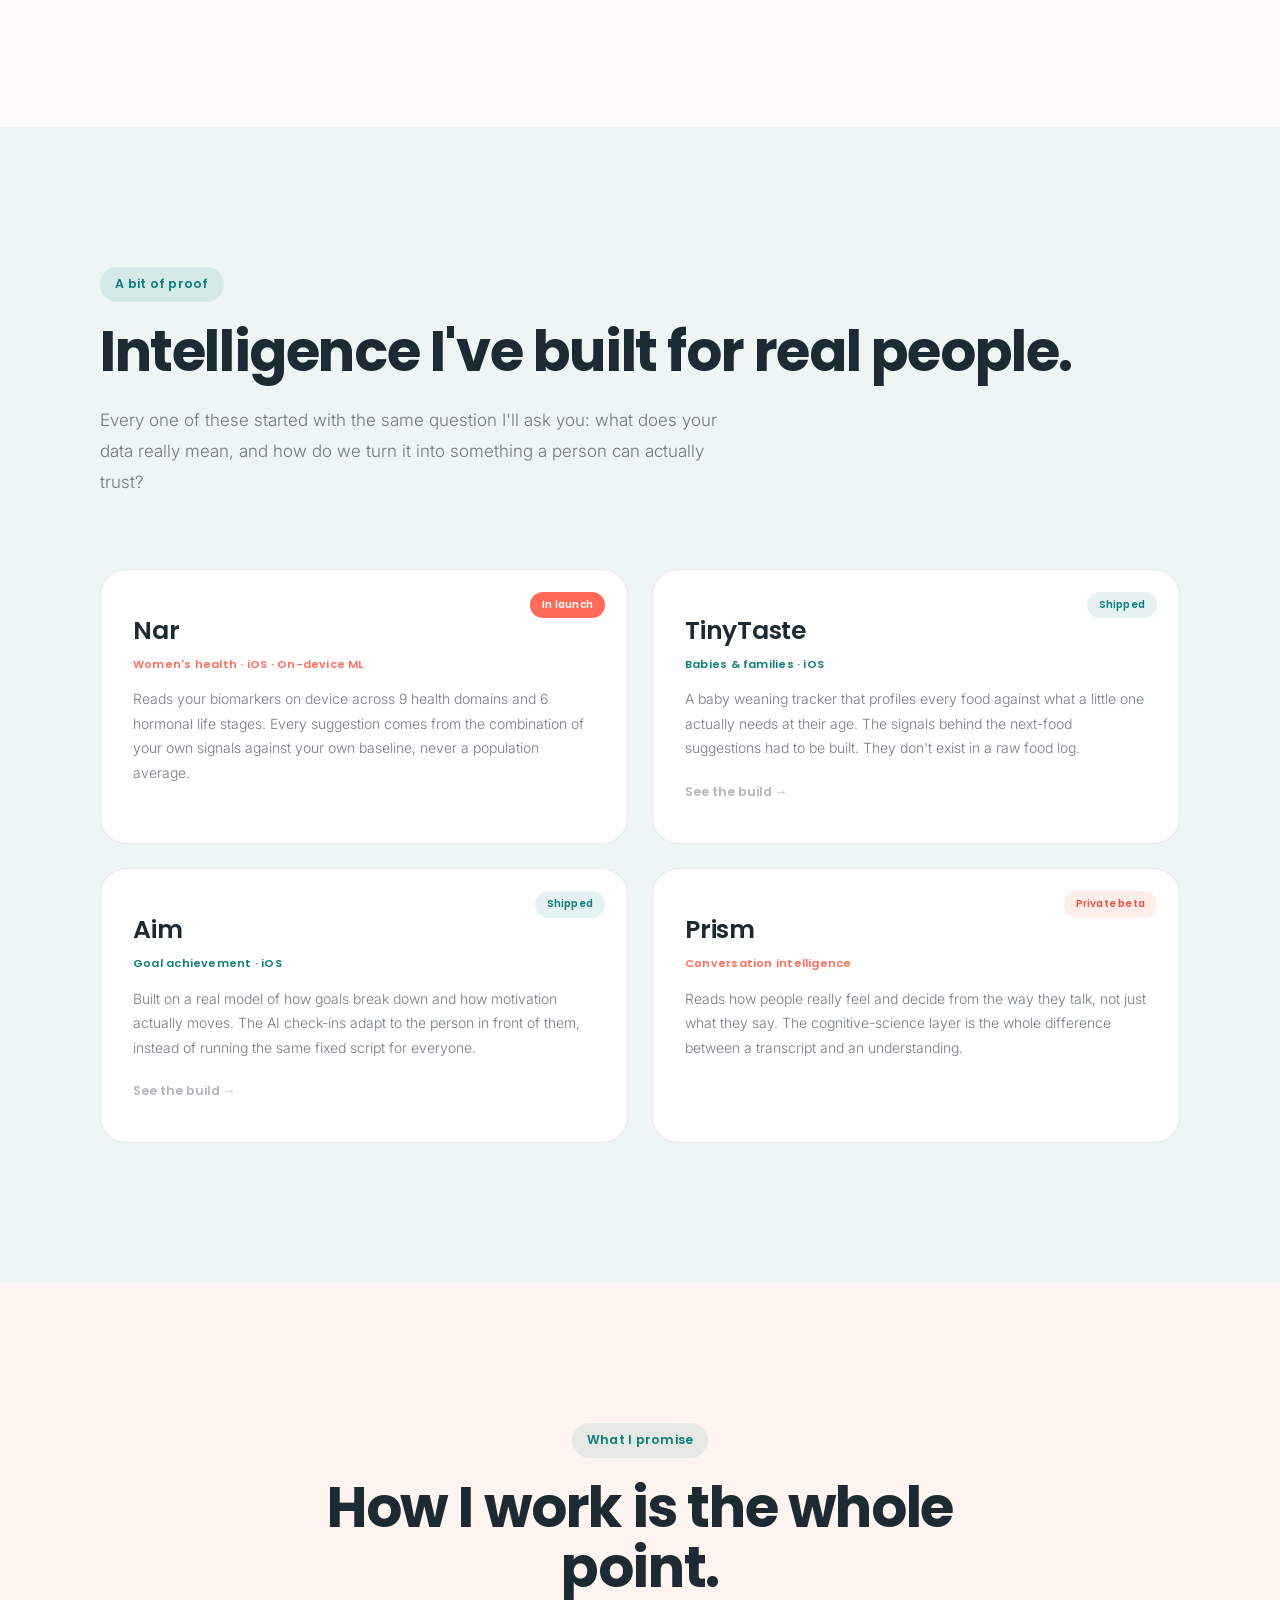
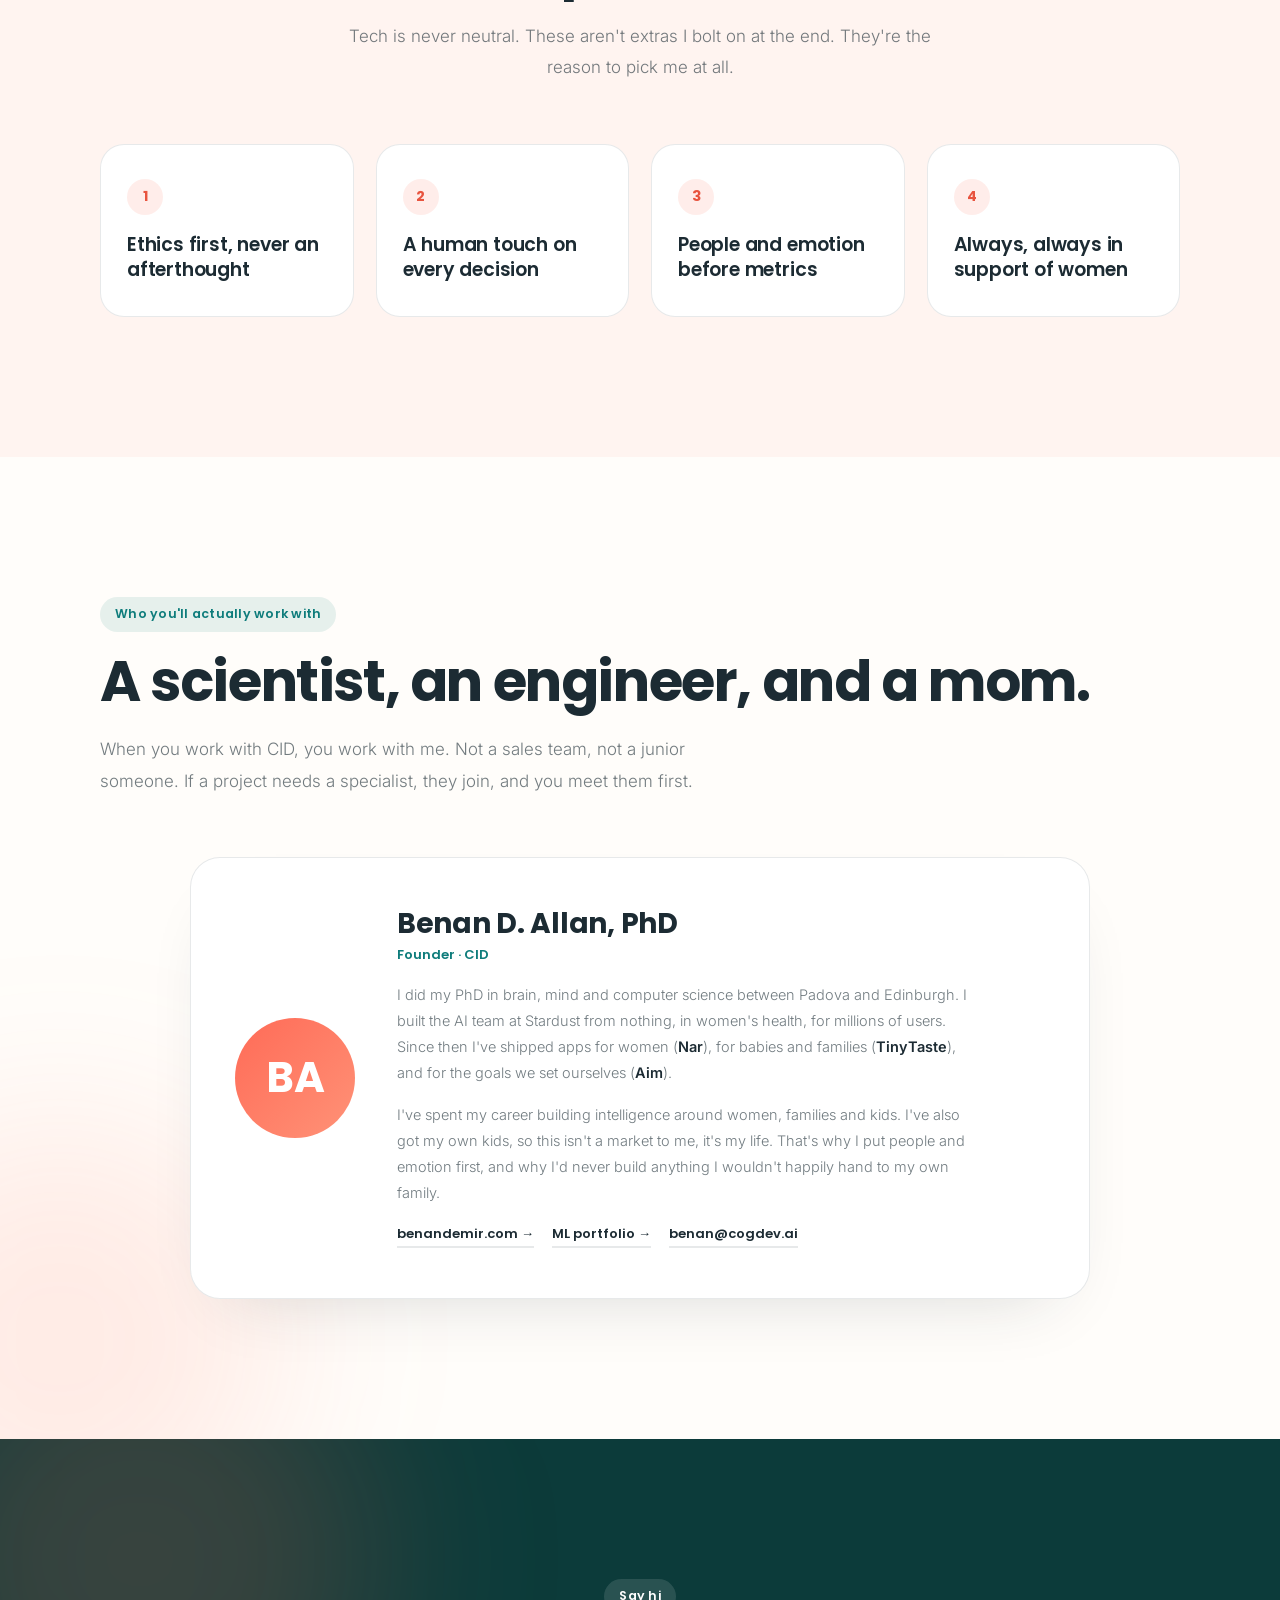
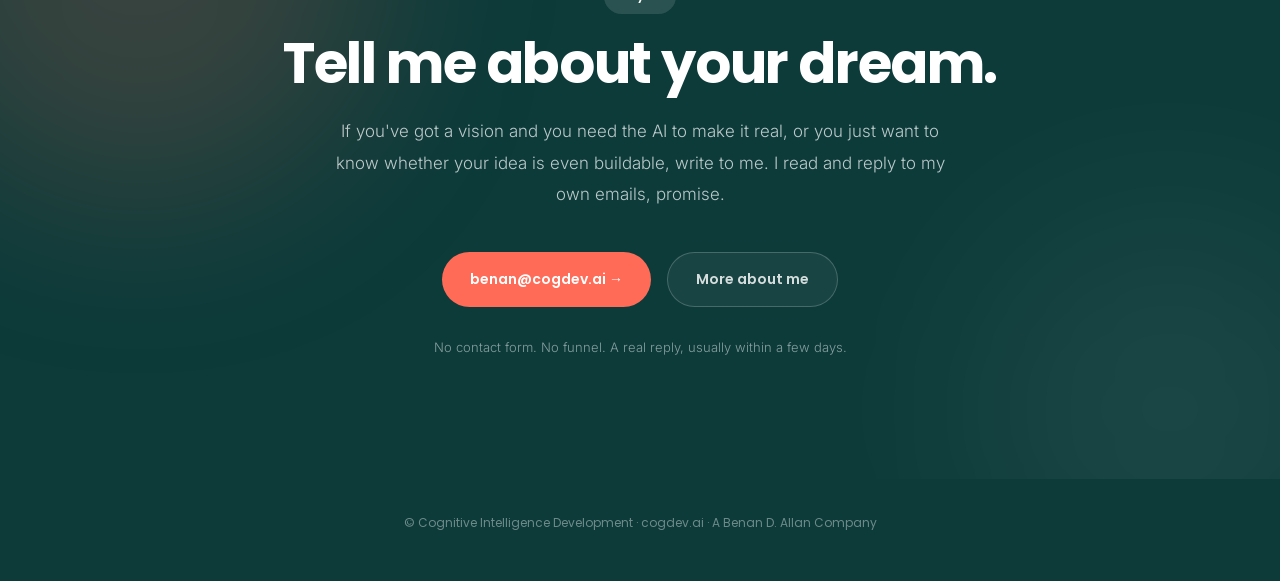
==== commit 7f6f7f90: "Add timezone reassurance note under consultation booking buttons Co-Authored-By: Claude Opus 4.8 (1M" ====
--- a/index.html
+++ b/index.html
@@ -178,6 +178,7 @@
         .svc-price.p30:hover{border-color:var(--coral);color:var(--coral-d);transform:translateY(-2px)}
         .svc-price.p60{background:var(--coral);color:#fff}
         .svc-price.p60:hover{background:var(--coral-d);transform:translateY(-2px);box-shadow:0 12px 28px rgba(255,107,87,0.3)}
+        .svc-book-note{width:100%;font-size:11.5px;color:var(--ink-m);font-weight:400;margin-top:4px;text-align:right;white-space:nowrap}
 
         /* WORK */
         .builds{display:grid;grid-template-columns:repeat(2,1fr);gap:24px;margin-top:70px}
@@ -237,6 +238,7 @@
             .svc-row{grid-template-columns:1fr;gap:16px;padding:30px 0;align-items:start}
             .svc-side{justify-content:flex-start}
             .svc-book{align-items:flex-start;flex-direction:row;flex-wrap:wrap}
+            .svc-book-note{text-align:left}
             .nav-links{display:none;position:fixed;inset:0;background:rgba(255,253,250,0.98);flex-direction:column;justify-content:center;align-items:center;gap:28px;z-index:99}
             .nav-links.open{display:flex}
             .nav-links a{font-size:18px}
@@ -372,6 +374,7 @@
                     <div class="svc-book">
                         <a href="https://calendly.com/benan-cogdev/30min" target="_blank" rel="noopener" class="svc-price p30">30 min <span class="amt">&euro;80</span> &rarr;</a>
                         <a href="https://calendly.com/benan-cogdev/30-minute-meeting-clone" target="_blank" rel="noopener" class="svc-price p60">60 min <span class="amt">&euro;135</span> &rarr;</a>
+                        <span class="svc-book-note">Video call &middot; book in your own timezone</span>
                     </div>
                 </div>
             </div>
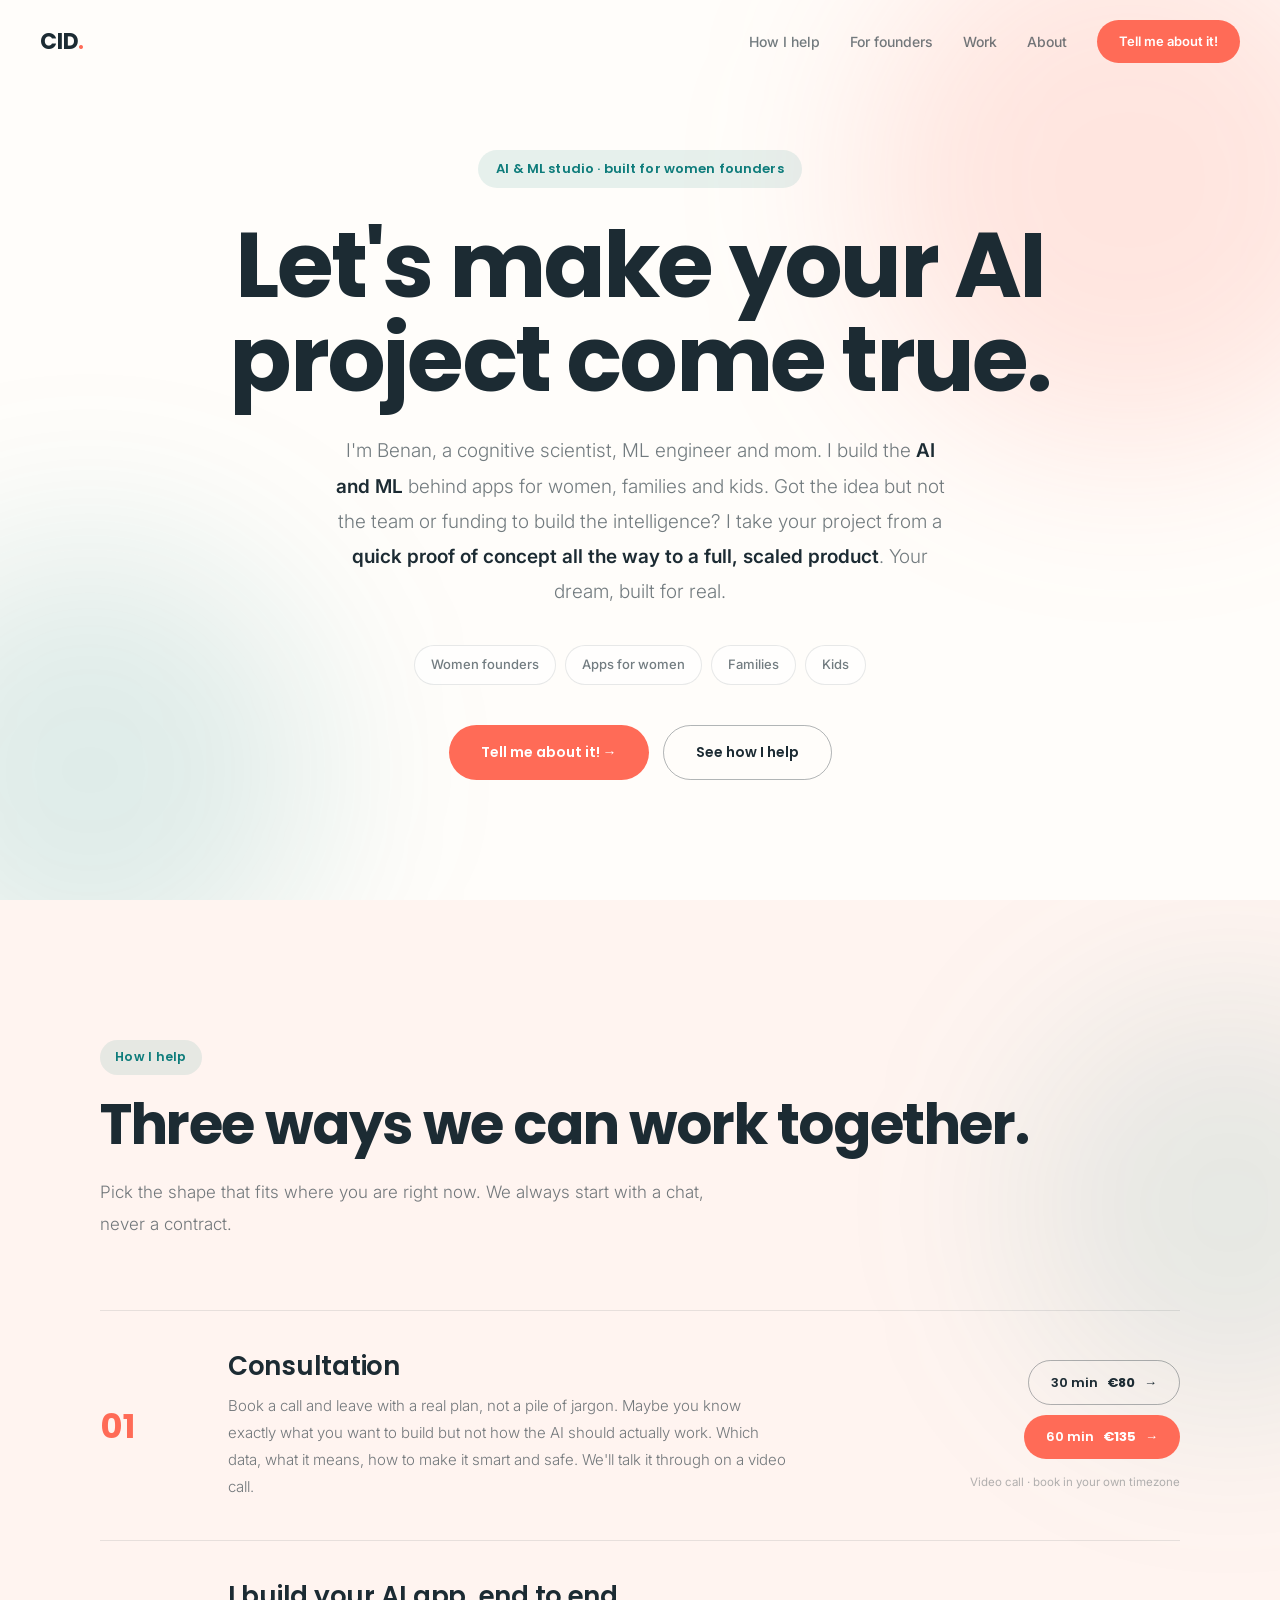
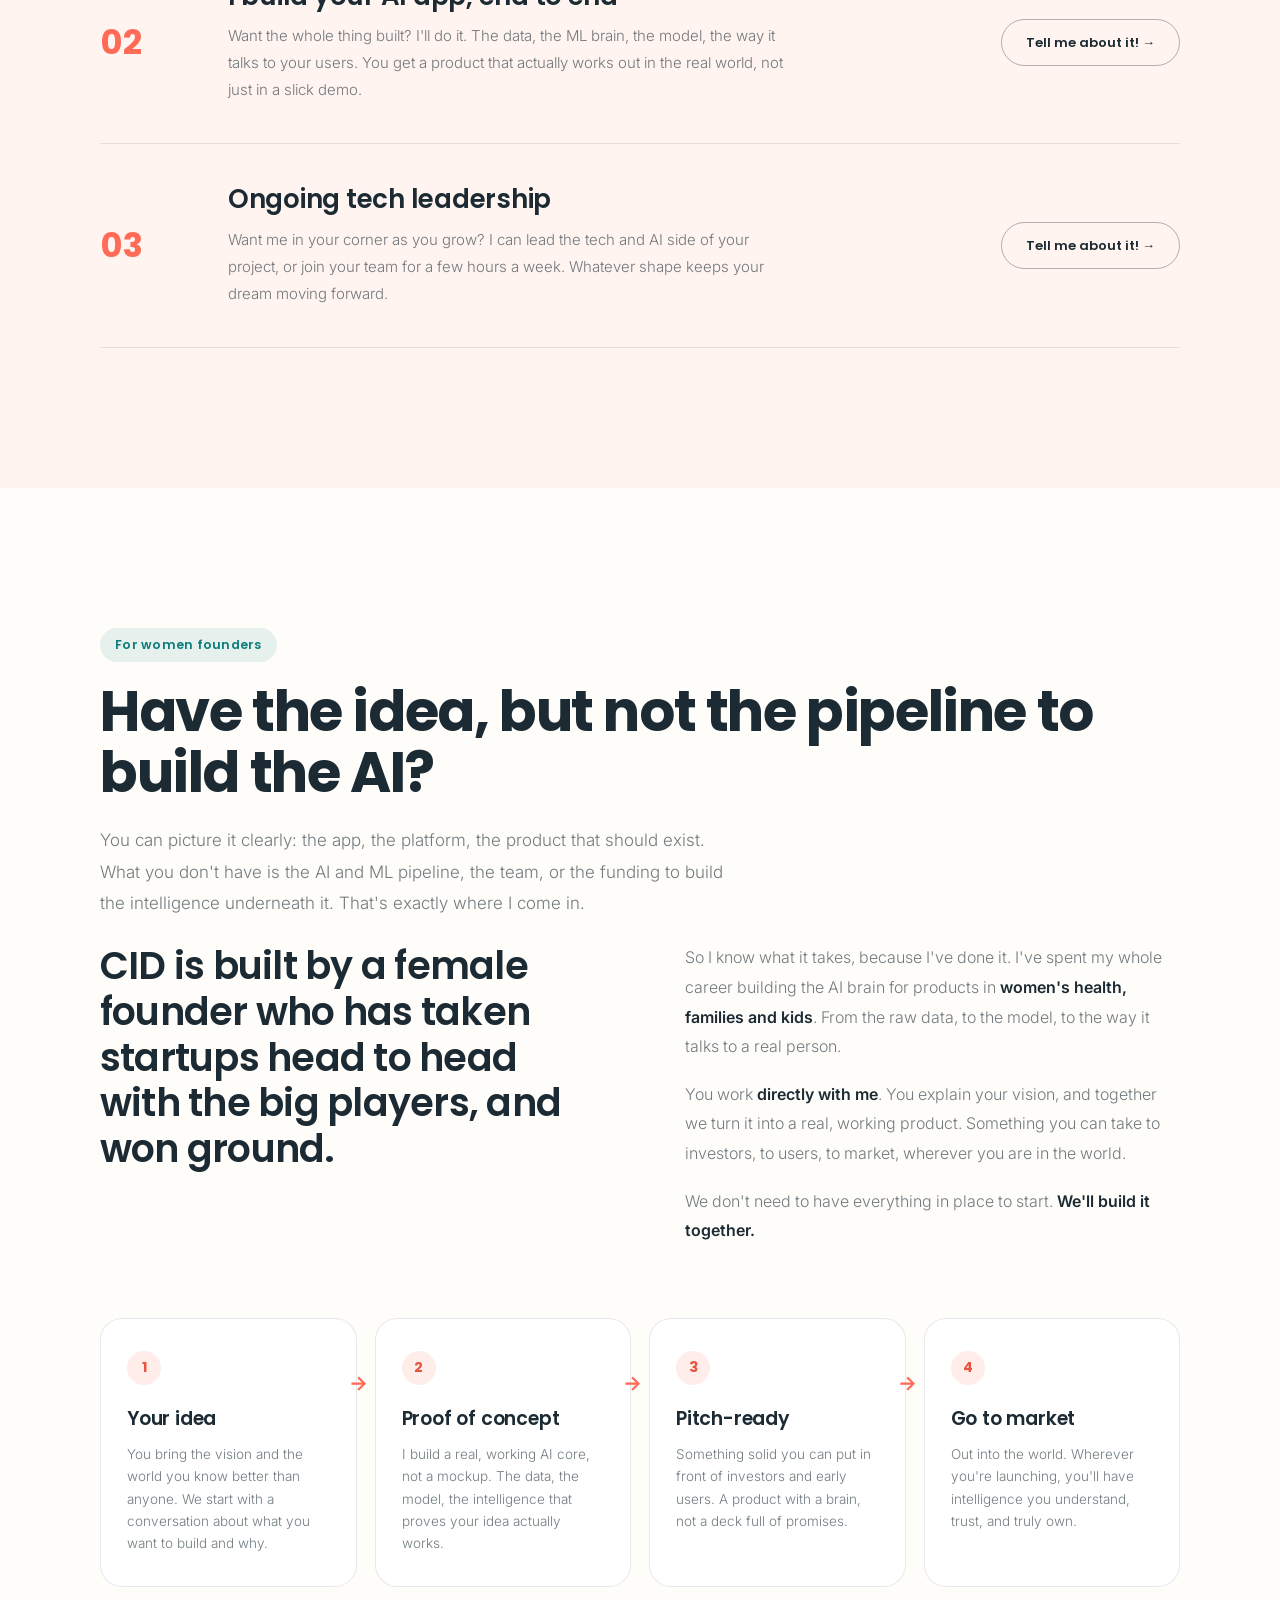
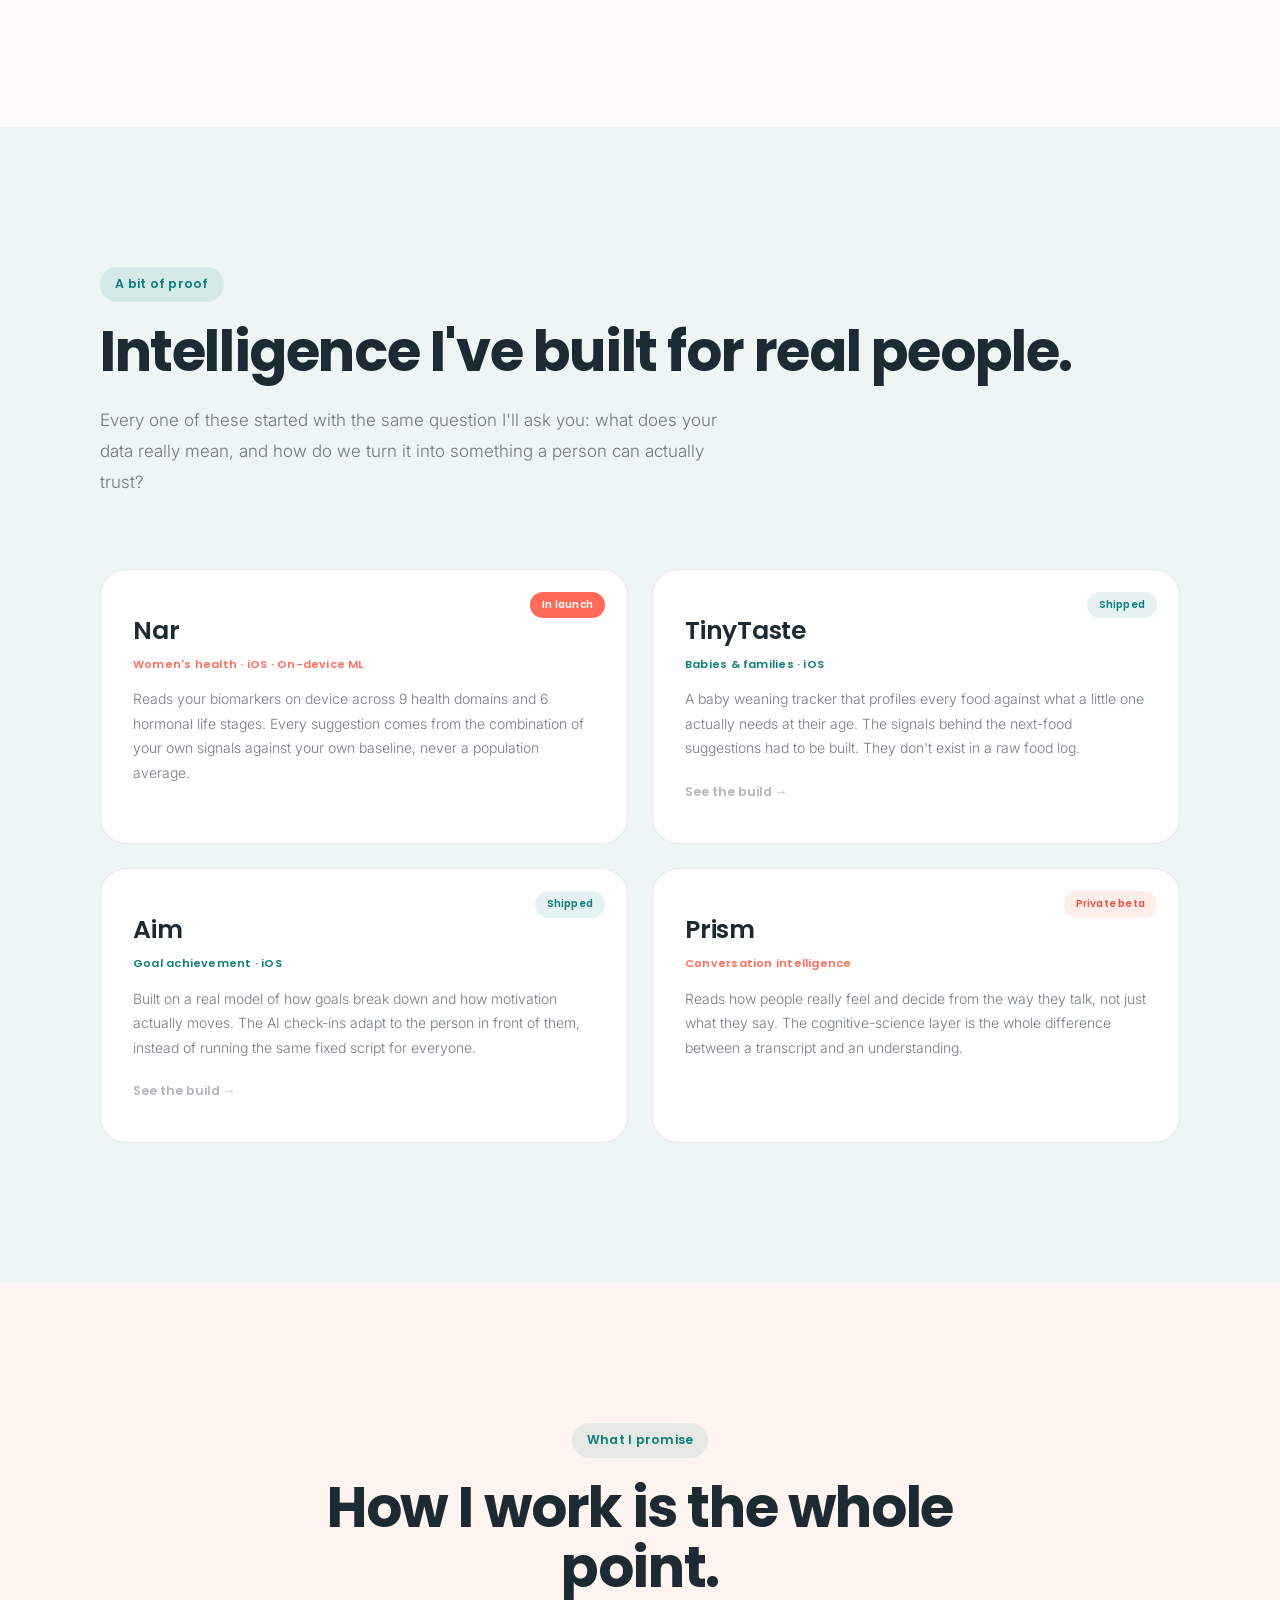
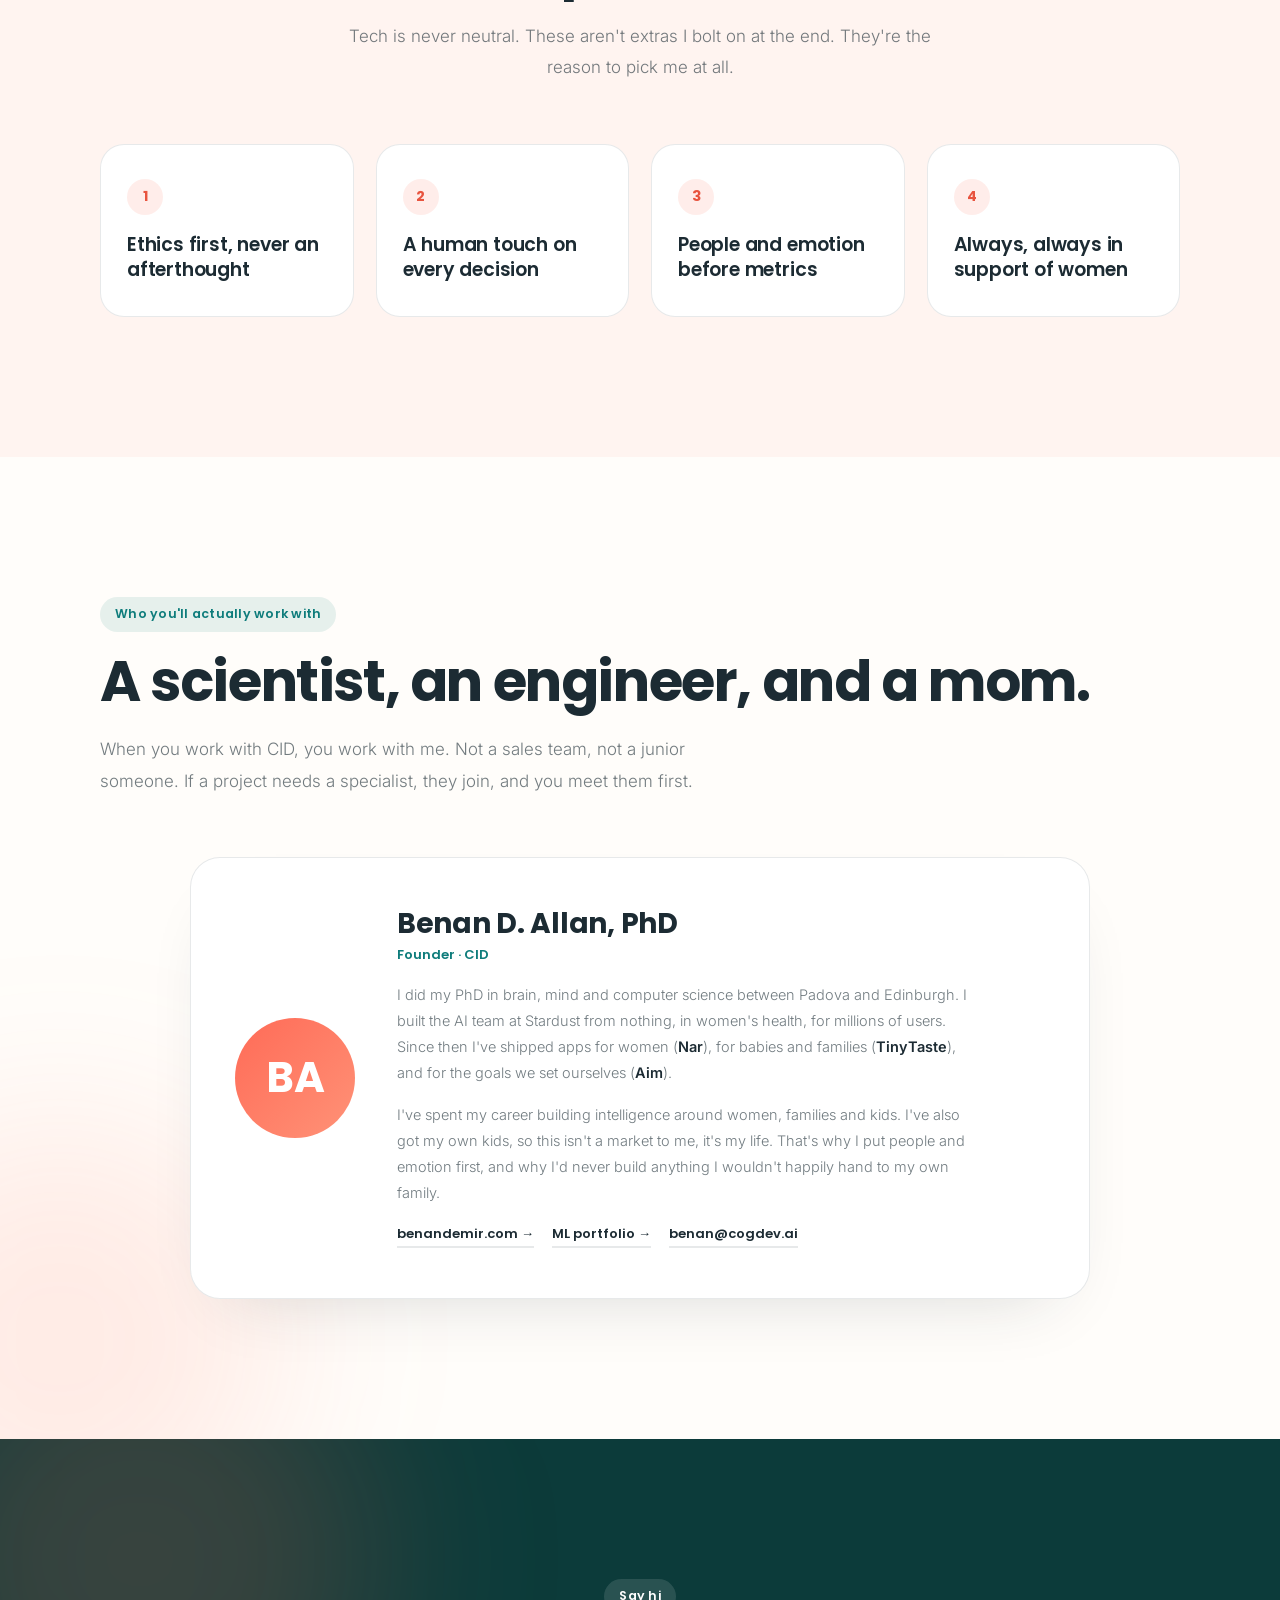
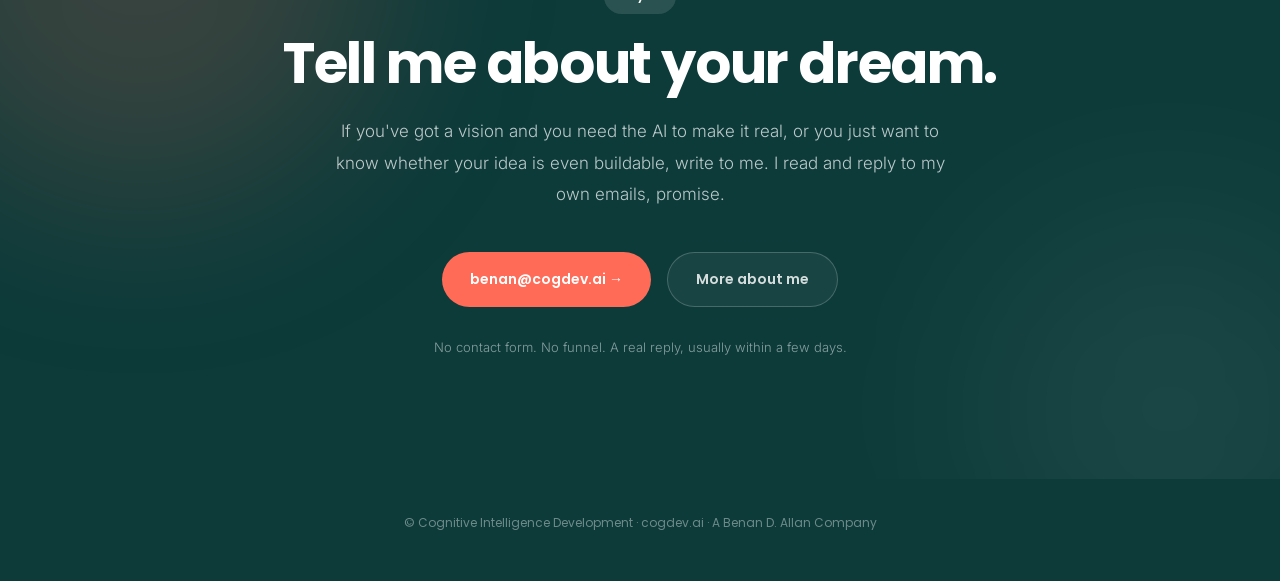
==== commit 12eb8894: "Reorder: 'How I help' is now the second section, swap backgrounds, clean nav + mailto dashes Co-Auth" ====
--- a/index.html
+++ b/index.html
@@ -279,8 +279,8 @@
     <a href="/" class="nav-name">CID<span>.</span></a>
     <button class="nav-tog" id="navTog" aria-label="Menu">&#9776;</button>
     <div class="nav-links" id="navLinks">
-        <a href="#help">How I help</a>
-        <a href="#services">Services</a>
+        <a href="#services">How I help</a>
+        <a href="#help">For founders</a>
         <a href="#work">Work</a>
         <a href="#about">About</a>
         <a href="#contact" class="nb">Tell me about it!</a>
@@ -307,54 +307,7 @@
     </div>
 </section>
 
-<section class="sec sec-soft" id="help">
-    <div class="container">
-        <div class="rv">
-            <span class="sec-label">For women founders</span>
-            <h2 class="sec-h">Have the idea, but not the pipeline to build the AI?</h2>
-            <p class="sec-p">You can picture it clearly: the app, the platform, the product that should exist. What you don't have is the AI and ML pipeline, the team, or the funding to build the intelligence underneath it. That's exactly where I come in.</p>
-        </div>
-
-        <div class="niche-grid">
-            <div class="rv">
-                <p class="niche-lead">CID is built by a female founder who has taken startups head to head with the big players, and won ground.</p>
-            </div>
-            <div class="niche-text rv">
-                <p>So I know what it takes, because I've done it. I've spent my whole career building the AI brain for products in <strong>women's health, families and kids</strong>. From the raw data, to the model, to the way it talks to a real person.</p>
-                <p>You work <strong>directly with me</strong>. You explain your vision, and together we turn it into a real, working product. Something you can take to investors, to users, to market, wherever you are in the world.</p>
-                <p>We don't need to have everything in place to start. <strong>We'll build it together.</strong></p>
-            </div>
-        </div>
-
-        <div class="journey stg">
-            <div class="jstep rv" style="--i:0">
-                <div class="jnum">1</div>
-                <h4>Your idea</h4>
-                <p>You bring the vision and the world you know better than anyone. We start with a conversation about what you want to build and why.</p>
-                <span class="jarrow">&rarr;</span>
-            </div>
-            <div class="jstep rv" style="--i:1">
-                <div class="jnum">2</div>
-                <h4>Proof of concept</h4>
-                <p>I build a real, working AI core, not a mockup. The data, the model, the intelligence that proves your idea actually works.</p>
-                <span class="jarrow">&rarr;</span>
-            </div>
-            <div class="jstep rv" style="--i:2">
-                <div class="jnum">3</div>
-                <h4>Pitch-ready</h4>
-                <p>Something solid you can put in front of investors and early users. A product with a brain, not a deck full of promises.</p>
-                <span class="jarrow">&rarr;</span>
-            </div>
-            <div class="jstep rv" style="--i:3">
-                <div class="jnum">4</div>
-                <h4>Go to market</h4>
-                <p>Out into the world. Wherever you're launching, you'll have intelligence you understand, trust, and truly own.</p>
-            </div>
-        </div>
-    </div>
-</section>
-
-<section class="sec" id="services">
+<section class="sec sec-soft" id="services">
     <span class="blob" style="width:420px;height:420px;background:var(--teal-l);top:8%;right:-160px"></span>
     <div class="container">
         <div class="rv">
@@ -385,7 +338,7 @@
                     <h3>I build your AI app, end to end</h3>
                     <p>Want the whole thing built? I'll do it. The data, the ML brain, the model, the way it talks to your users. You get a product that actually works out in the real world, not just in a slick demo.</p>
                 </div>
-                <div class="svc-side"><a href="mailto:benan@cogdev.ai?subject=CID%20%E2%80%94%20AI%20app%20or%20solution" class="svc-cta">Tell me about it! &rarr;</a></div>
+                <div class="svc-side"><a href="mailto:benan@cogdev.ai?subject=CID%20AI%20app%20or%20solution" class="svc-cta">Tell me about it! &rarr;</a></div>
             </div>
 
             <div class="svc-row rv">
@@ -394,7 +347,54 @@
                     <h3>Ongoing tech leadership</h3>
                     <p>Want me in your corner as you grow? I can lead the tech and AI side of your project, or join your team for a few hours a week. Whatever shape keeps your dream moving forward.</p>
                 </div>
-                <div class="svc-side"><a href="mailto:benan@cogdev.ai?subject=CID%20%E2%80%94%20Ongoing%20tech%20leadership" class="svc-cta">Tell me about it! &rarr;</a></div>
+                <div class="svc-side"><a href="mailto:benan@cogdev.ai?subject=CID%20Ongoing%20tech%20leadership" class="svc-cta">Tell me about it! &rarr;</a></div>
+            </div>
+        </div>
+    </div>
+</section>
+
+<section class="sec" id="help">
+    <div class="container">
+        <div class="rv">
+            <span class="sec-label">For women founders</span>
+            <h2 class="sec-h">Have the idea, but not the pipeline to build the AI?</h2>
+            <p class="sec-p">You can picture it clearly: the app, the platform, the product that should exist. What you don't have is the AI and ML pipeline, the team, or the funding to build the intelligence underneath it. That's exactly where I come in.</p>
+        </div>
+
+        <div class="niche-grid">
+            <div class="rv">
+                <p class="niche-lead">CID is built by a female founder who has taken startups head to head with the big players, and won ground.</p>
+            </div>
+            <div class="niche-text rv">
+                <p>So I know what it takes, because I've done it. I've spent my whole career building the AI brain for products in <strong>women's health, families and kids</strong>. From the raw data, to the model, to the way it talks to a real person.</p>
+                <p>You work <strong>directly with me</strong>. You explain your vision, and together we turn it into a real, working product. Something you can take to investors, to users, to market, wherever you are in the world.</p>
+                <p>We don't need to have everything in place to start. <strong>We'll build it together.</strong></p>
+            </div>
+        </div>
+
+        <div class="journey stg">
+            <div class="jstep rv" style="--i:0">
+                <div class="jnum">1</div>
+                <h4>Your idea</h4>
+                <p>You bring the vision and the world you know better than anyone. We start with a conversation about what you want to build and why.</p>
+                <span class="jarrow">&rarr;</span>
+            </div>
+            <div class="jstep rv" style="--i:1">
+                <div class="jnum">2</div>
+                <h4>Proof of concept</h4>
+                <p>I build a real, working AI core, not a mockup. The data, the model, the intelligence that proves your idea actually works.</p>
+                <span class="jarrow">&rarr;</span>
+            </div>
+            <div class="jstep rv" style="--i:2">
+                <div class="jnum">3</div>
+                <h4>Pitch-ready</h4>
+                <p>Something solid you can put in front of investors and early users. A product with a brain, not a deck full of promises.</p>
+                <span class="jarrow">&rarr;</span>
+            </div>
+            <div class="jstep rv" style="--i:3">
+                <div class="jnum">4</div>
+                <h4>Go to market</h4>
+                <p>Out into the world. Wherever you're launching, you'll have intelligence you understand, trust, and truly own.</p>
             </div>
         </div>
     </div>
@@ -505,7 +505,7 @@
         <h2 class="sec-h">Tell me about your dream.</h2>
         <p class="sec-p" style="margin-left:auto;margin-right:auto">If you've got a vision and you need the AI to make it real, or you just want to know whether your idea is even buildable, write to me. I read and reply to my own emails, promise.</p>
         <div class="contact-row">
-            <a href="mailto:benan@cogdev.ai?subject=CID%20%E2%80%94%20my%20AI%20project" class="clink clink-mail">benan@cogdev.ai &rarr;</a>
+            <a href="mailto:benan@cogdev.ai?subject=CID%20my%20AI%20project" class="clink clink-mail">benan@cogdev.ai &rarr;</a>
             <a href="https://www.benandemir.com" target="_blank" rel="noopener" class="clink clink-alt">More about me</a>
         </div>
         <p class="contact-note">No contact form. No funnel. A real reply, usually within a few days.</p>
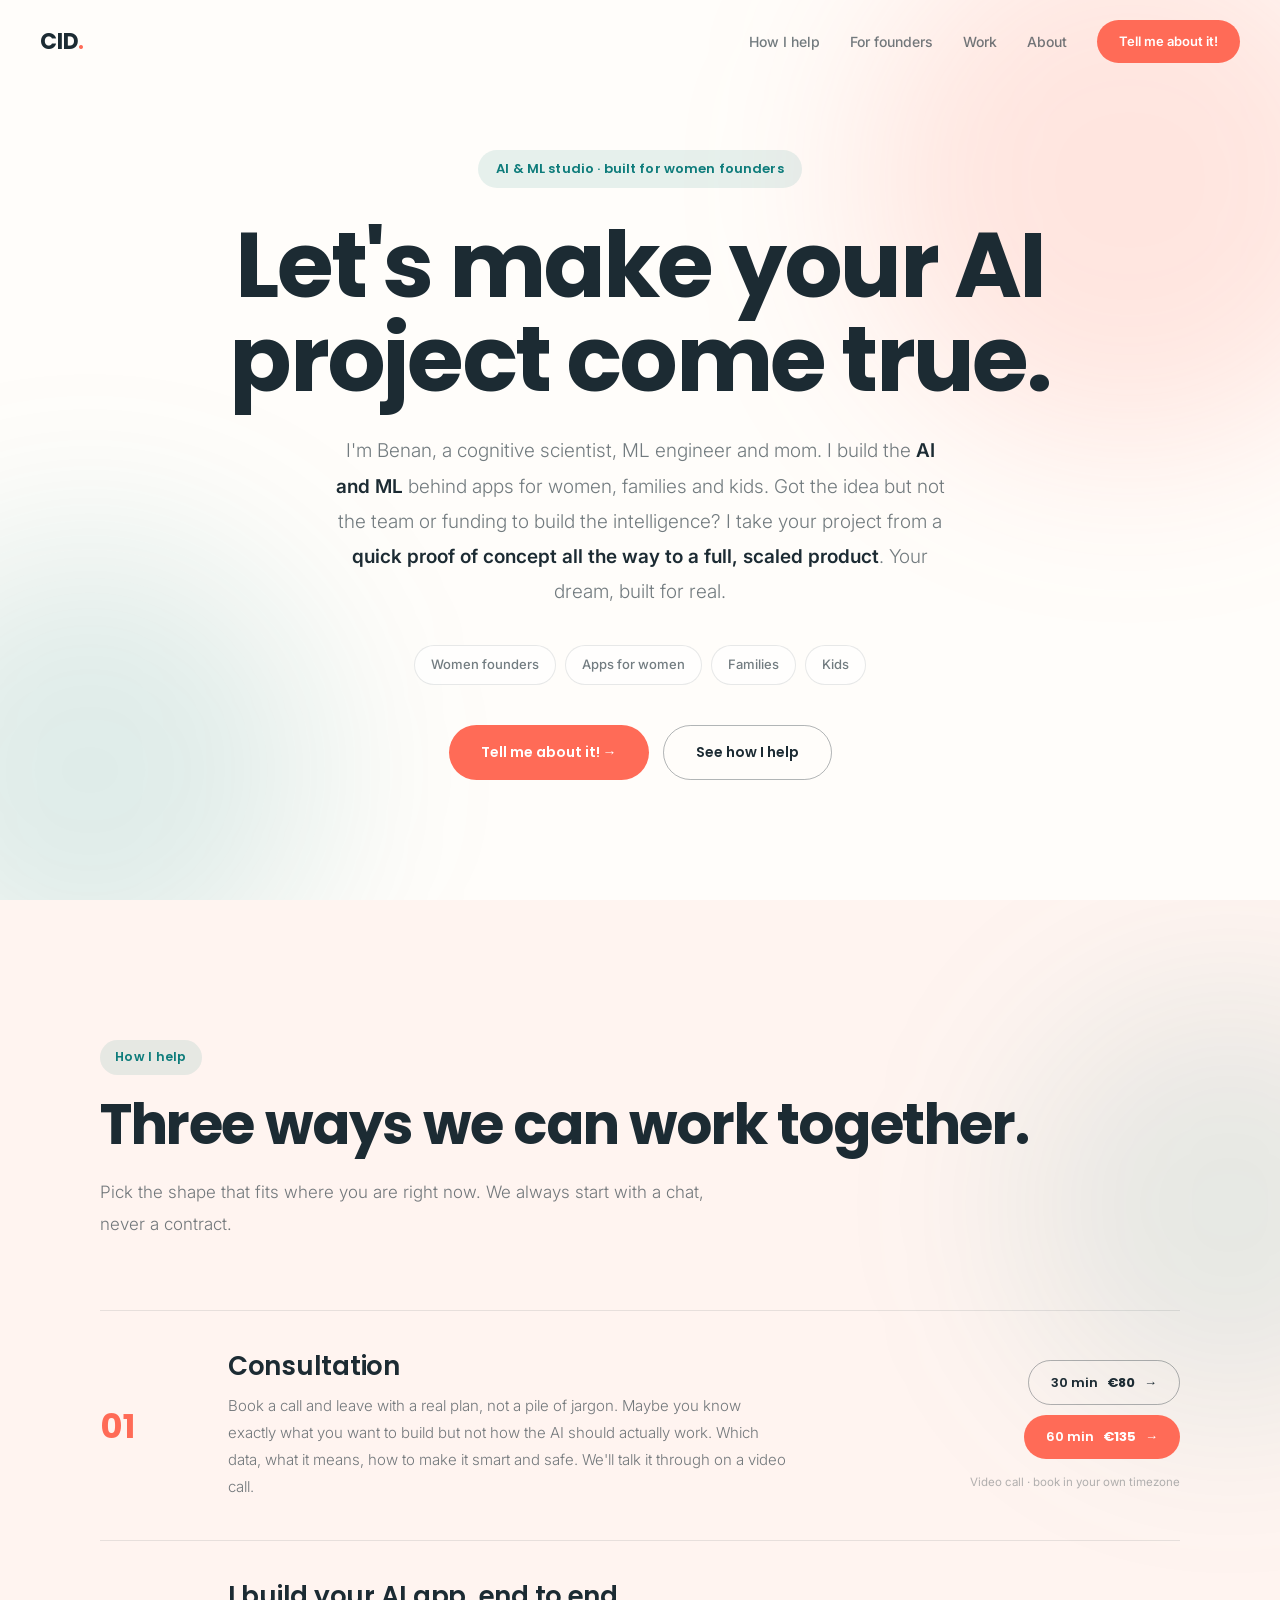
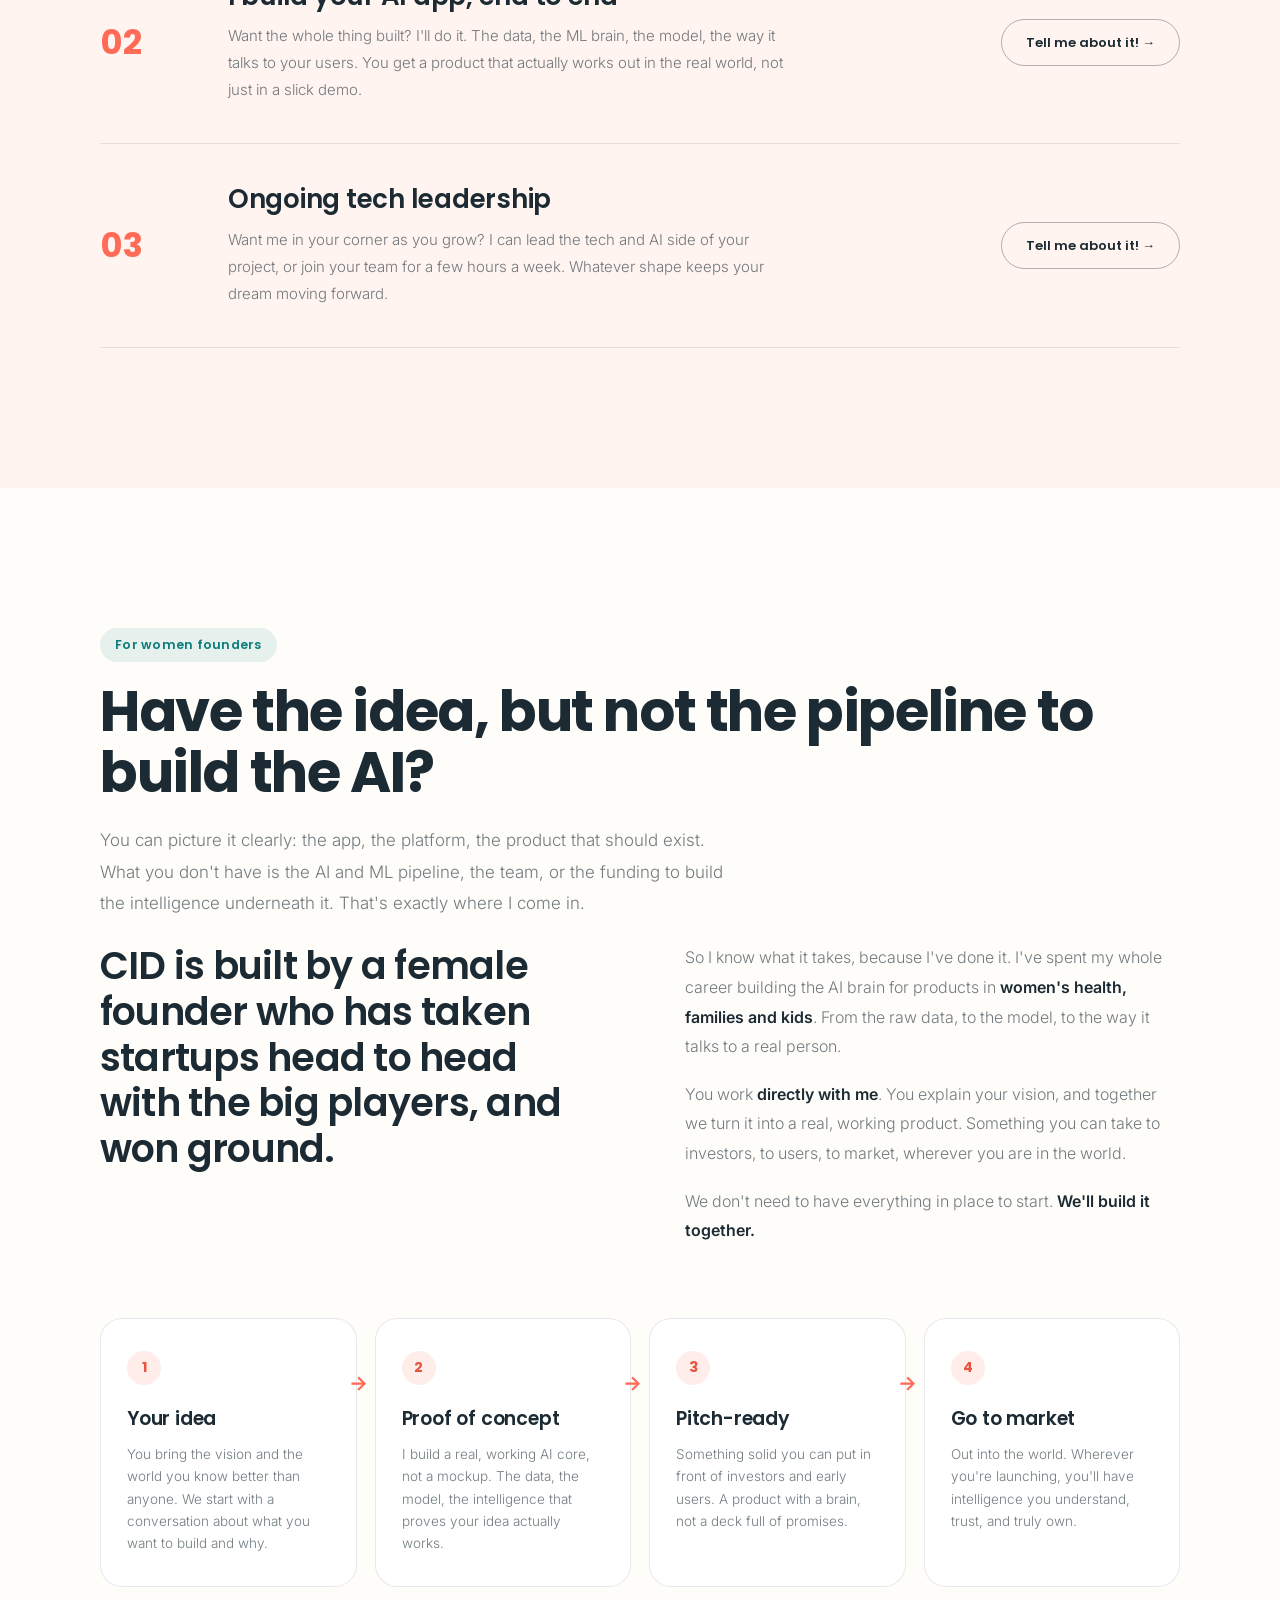
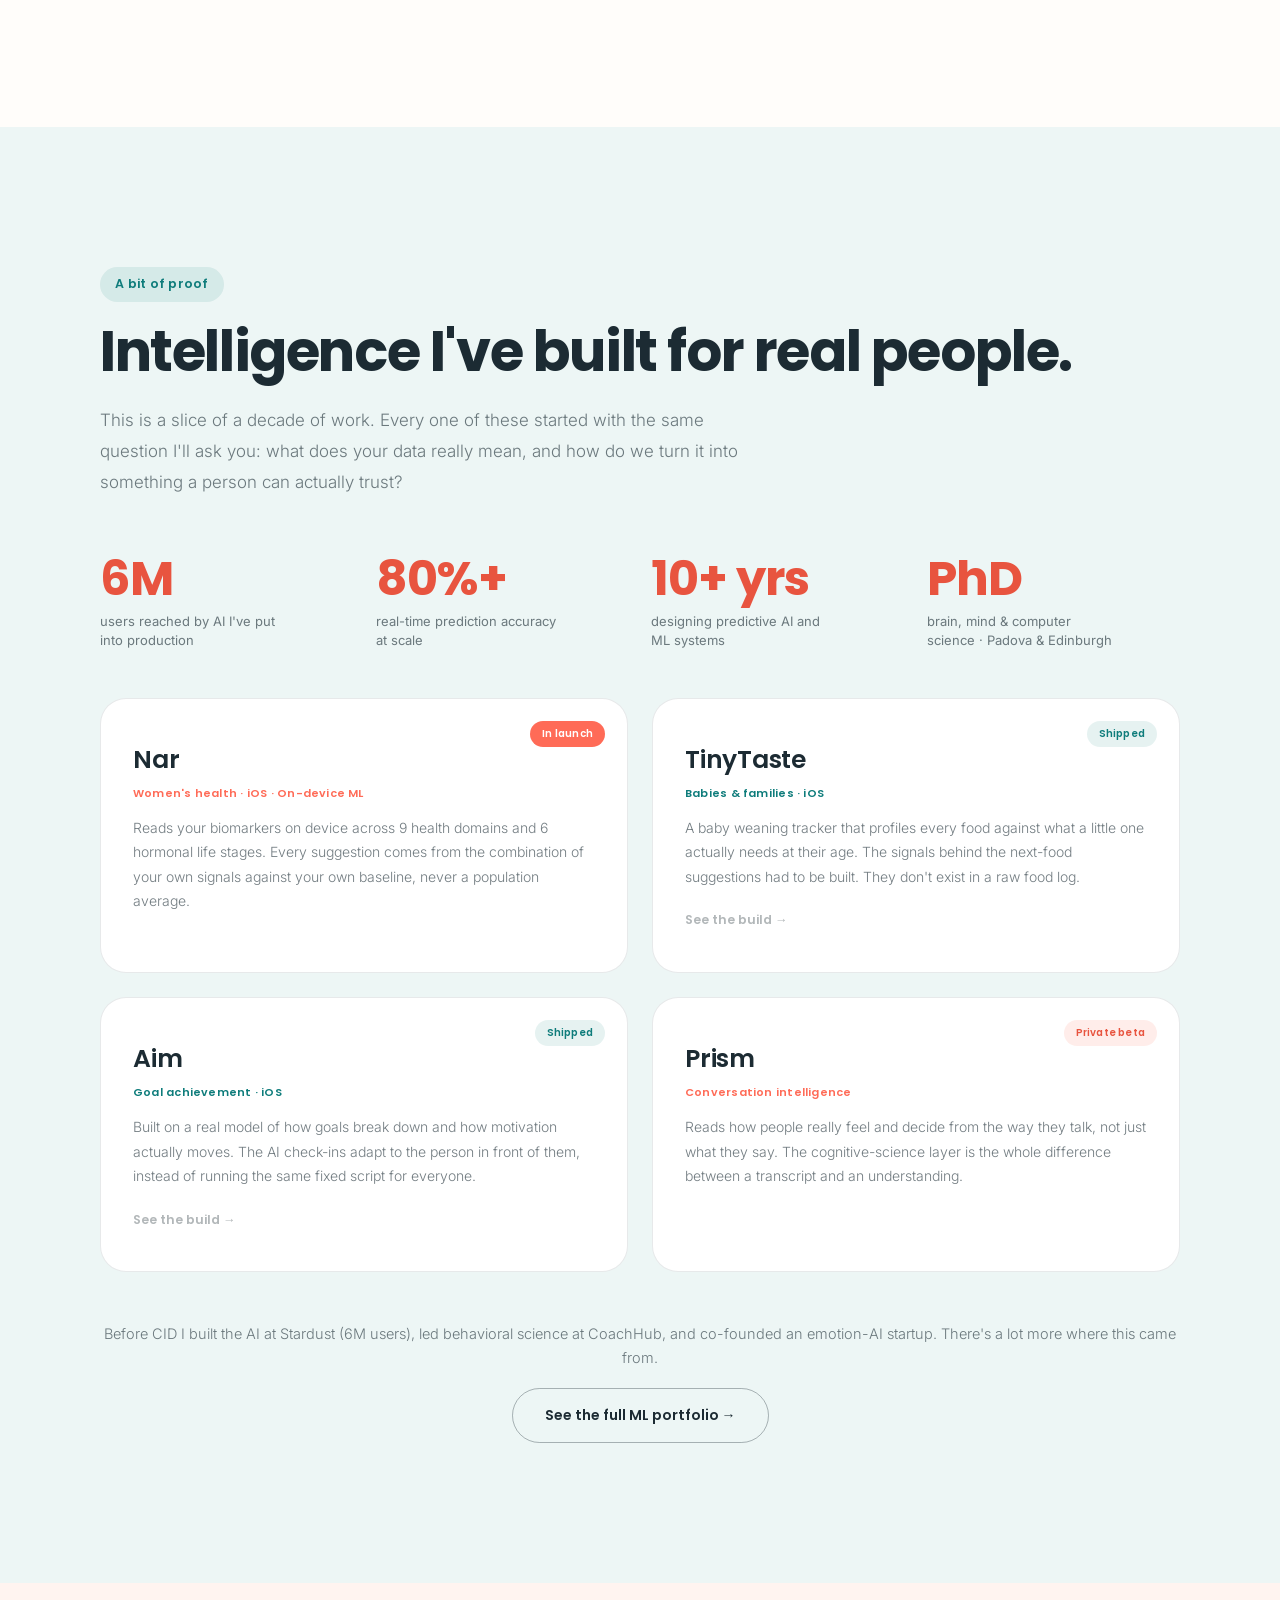
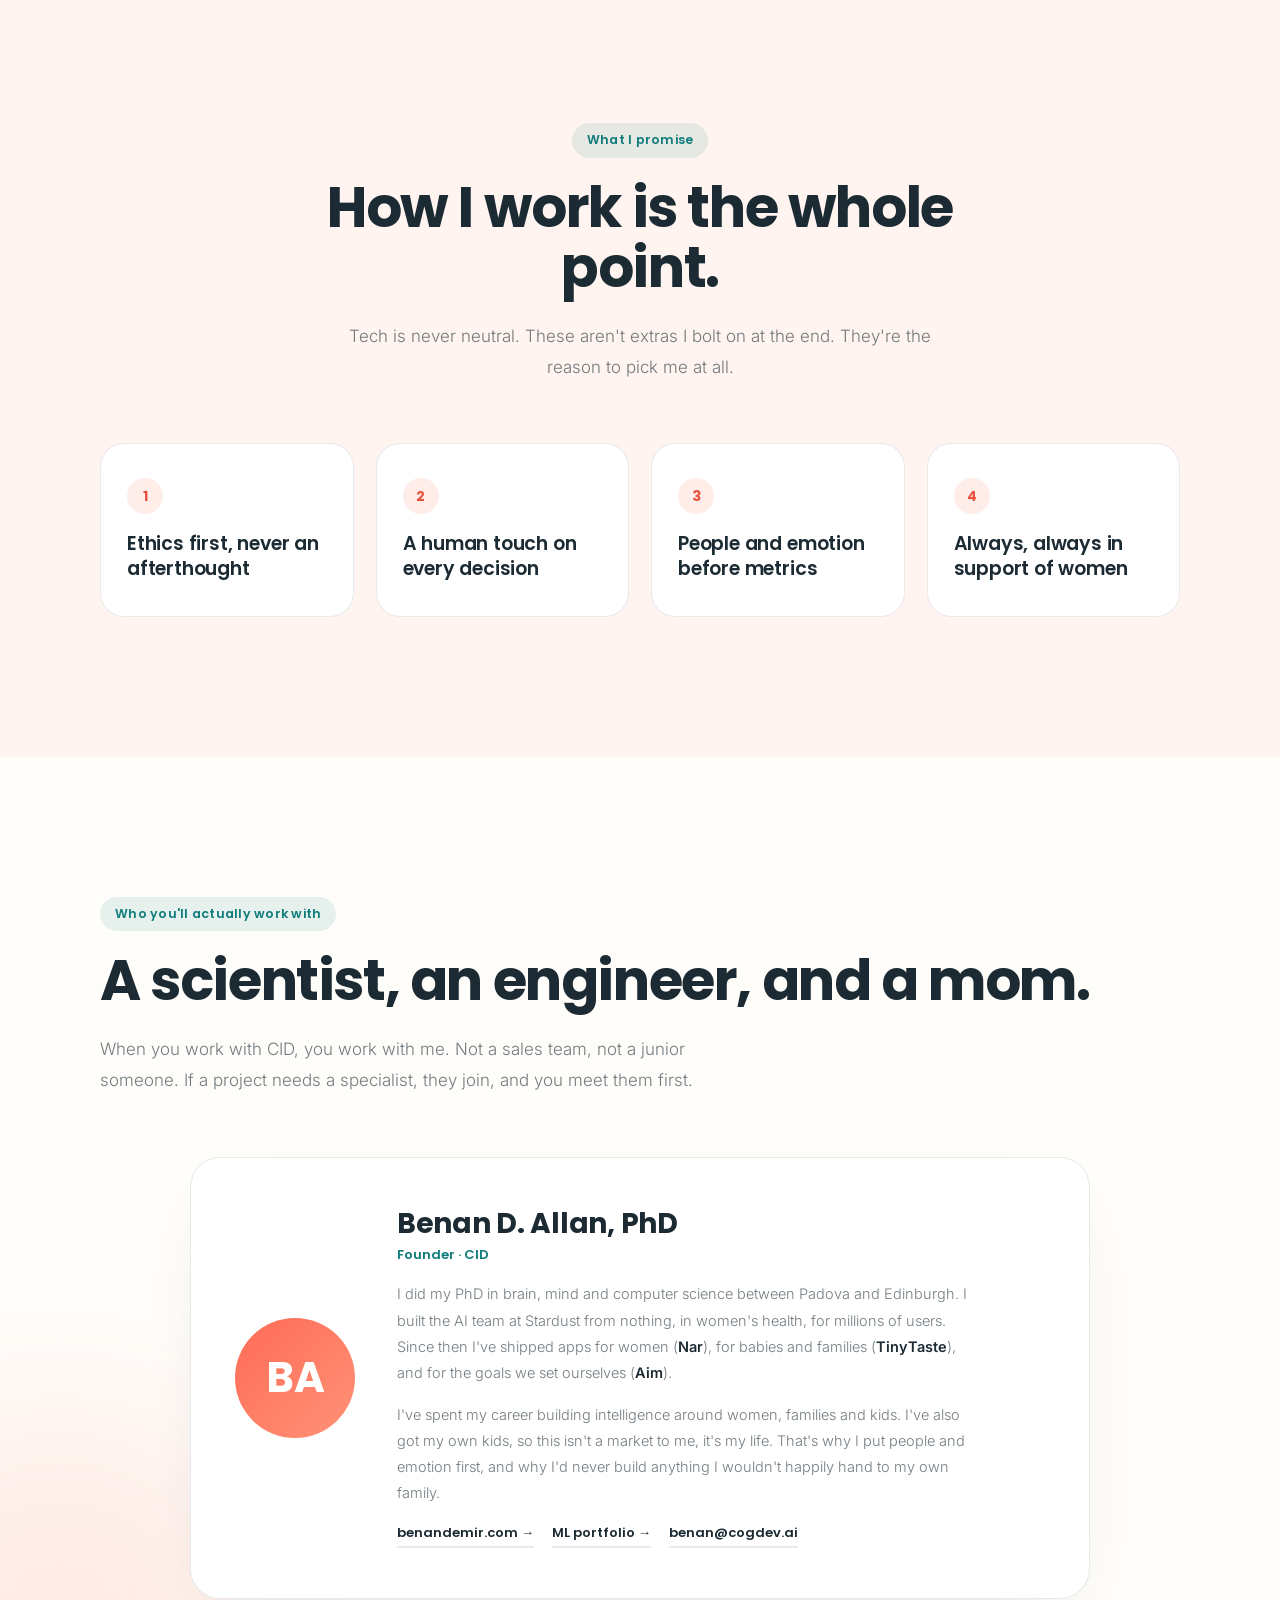
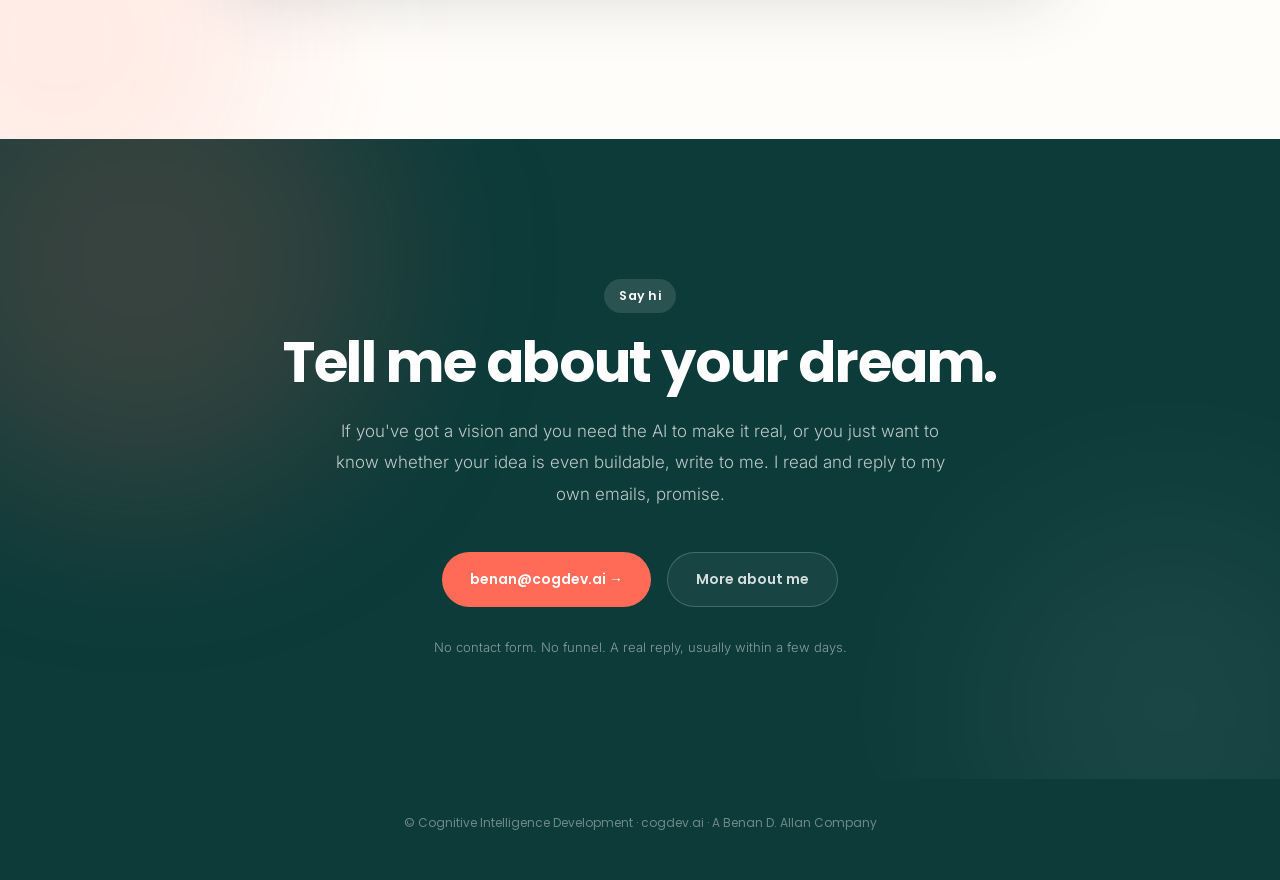
==== commit 298721f8: "Add real proof stats + portfolio link; make all 'Tell me about it' buttons open email Co-Authored-By" ====
--- a/index.html
+++ b/index.html
@@ -181,7 +181,12 @@
         .svc-book-note{width:100%;font-size:11.5px;color:var(--ink-m);font-weight:400;margin-top:4px;text-align:right;white-space:nowrap}
 
         /* WORK */
-        .builds{display:grid;grid-template-columns:repeat(2,1fr);gap:24px;margin-top:70px}
+        .pstats{display:grid;grid-template-columns:repeat(4,1fr);gap:22px;margin-top:56px}
+        .pstat .pn{font-family:var(--disp);font-weight:700;font-size:clamp(34px,4vw,48px);letter-spacing:-.02em;color:var(--coral-d);line-height:1}
+        .pstat .pl{font-size:13px;color:var(--ink-s);font-weight:400;margin-top:9px;line-height:1.45;max-width:190px}
+        .work-foot{text-align:center;margin-top:50px}
+        .work-foot p{font-size:14.5px;color:var(--ink-s);font-weight:300;margin-bottom:18px}
+        .builds{display:grid;grid-template-columns:repeat(2,1fr);gap:24px;margin-top:48px}
         .bcard{border:1px solid var(--ink-l);border-radius:26px;padding:40px 32px;transition:transform .45s cubic-bezier(.22,1,.36,1),box-shadow .45s,border-color .45s;position:relative;overflow:hidden;background:var(--card)}
         .bcard:hover{transform:translateY(-7px);box-shadow:0 26px 60px -24px rgba(28,43,51,0.22);border-color:var(--card-c,var(--coral))}
         .bcard h3{font-family:var(--disp);font-size:25px;font-weight:600;margin-bottom:4px;letter-spacing:-.01em}
@@ -233,6 +238,7 @@
             .niche-grid{grid-template-columns:1fr;gap:34px}
             .builds{grid-template-columns:1fr}
             .values{grid-template-columns:1fr 1fr;gap:16px}
+            .pstats{grid-template-columns:1fr 1fr;gap:28px 18px}
             .journey{grid-template-columns:1fr 1fr;gap:14px}
             .jstep .jarrow{display:none}
             .svc-row{grid-template-columns:1fr;gap:16px;padding:30px 0;align-items:start}
@@ -283,7 +289,7 @@
         <a href="#help">For founders</a>
         <a href="#work">Work</a>
         <a href="#about">About</a>
-        <a href="#contact" class="nb">Tell me about it!</a>
+        <a href="mailto:benan@cogdev.ai?subject=CID%20my%20AI%20project" class="nb">Tell me about it!</a>
     </div>
 </nav>
 
@@ -301,7 +307,7 @@
             <span class="chip">Kids</span>
         </div>
         <div class="hero-actions">
-            <a href="#contact" class="btn btn-coral">Tell me about it! &rarr;</a>
+            <a href="mailto:benan@cogdev.ai?subject=CID%20my%20AI%20project" class="btn btn-coral">Tell me about it! &rarr;</a>
             <a href="#services" class="btn btn-line">See how I help</a>
         </div>
     </div>
@@ -405,7 +411,14 @@
         <div class="rv">
             <span class="sec-label">A bit of proof</span>
             <h2 class="sec-h">Intelligence I've built for real people.</h2>
-            <p class="sec-p">Every one of these started with the same question I'll ask you: what does your data really mean, and how do we turn it into something a person can actually trust?</p>
+            <p class="sec-p">This is a slice of a decade of work. Every one of these started with the same question I'll ask you: what does your data really mean, and how do we turn it into something a person can actually trust?</p>
+        </div>
+
+        <div class="pstats stg">
+            <div class="pstat rv" style="--i:0"><div class="pn">6M</div><div class="pl">users reached by AI I've put into production</div></div>
+            <div class="pstat rv" style="--i:1"><div class="pn">80%+</div><div class="pl">real-time prediction accuracy at scale</div></div>
+            <div class="pstat rv" style="--i:2"><div class="pn">10+ yrs</div><div class="pl">designing predictive AI and ML systems</div></div>
+            <div class="pstat rv" style="--i:3"><div class="pn">PhD</div><div class="pl">brain, mind &amp; computer science · Padova &amp; Edinburgh</div></div>
         </div>
 
         <div class="builds stg">
@@ -438,6 +451,11 @@
                 <div class="btype">Conversation intelligence</div>
                 <p>Reads how people really feel and decide from the way they talk, not just what they say. The cognitive-science layer is the whole difference between a transcript and an understanding.</p>
             </article>
+        </div>
+
+        <div class="work-foot rv">
+            <p>Before CID I built the AI at Stardust (6M users), led behavioral science at CoachHub, and co-founded an emotion-AI startup. There's a lot more where this came from.</p>
+            <a href="https://www.benandemir.com/ml/#projects" target="_blank" rel="noopener" class="btn btn-line">See the full ML portfolio &rarr;</a>
         </div>
     </div>
 </section>
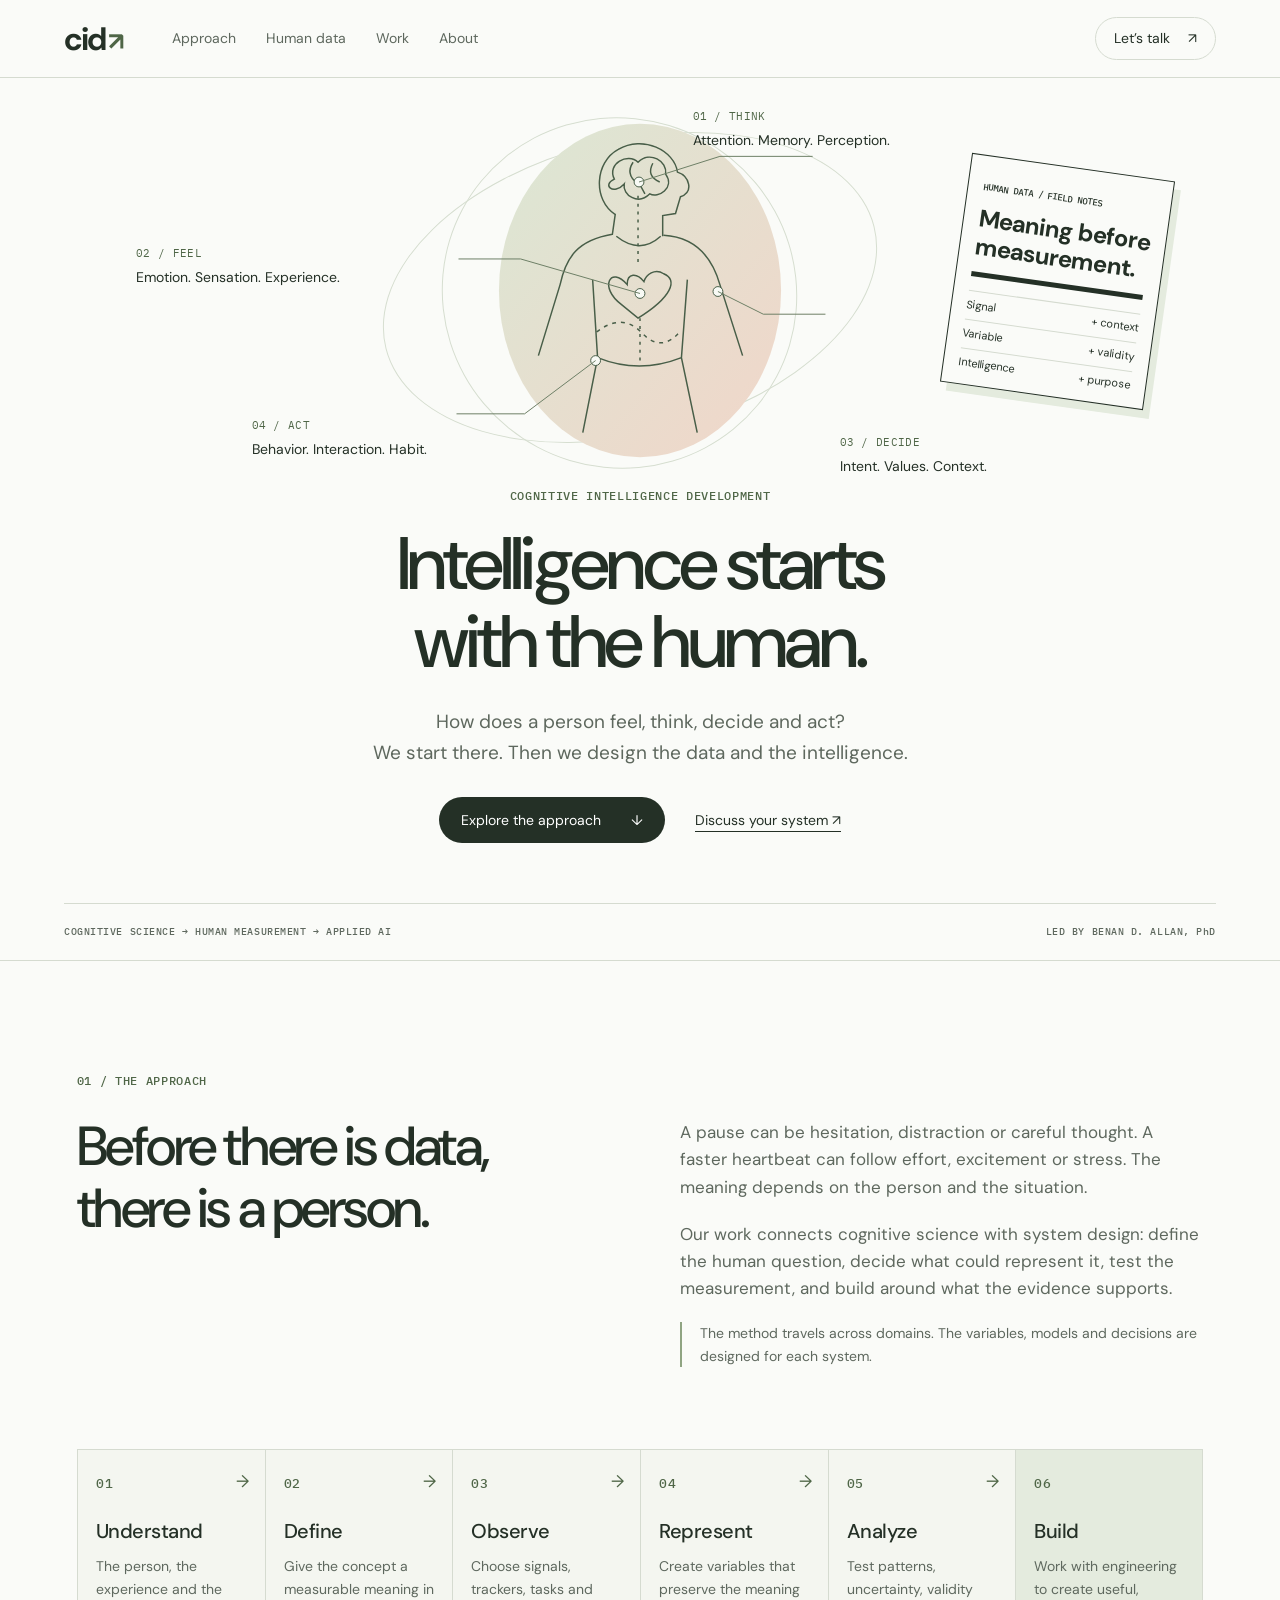
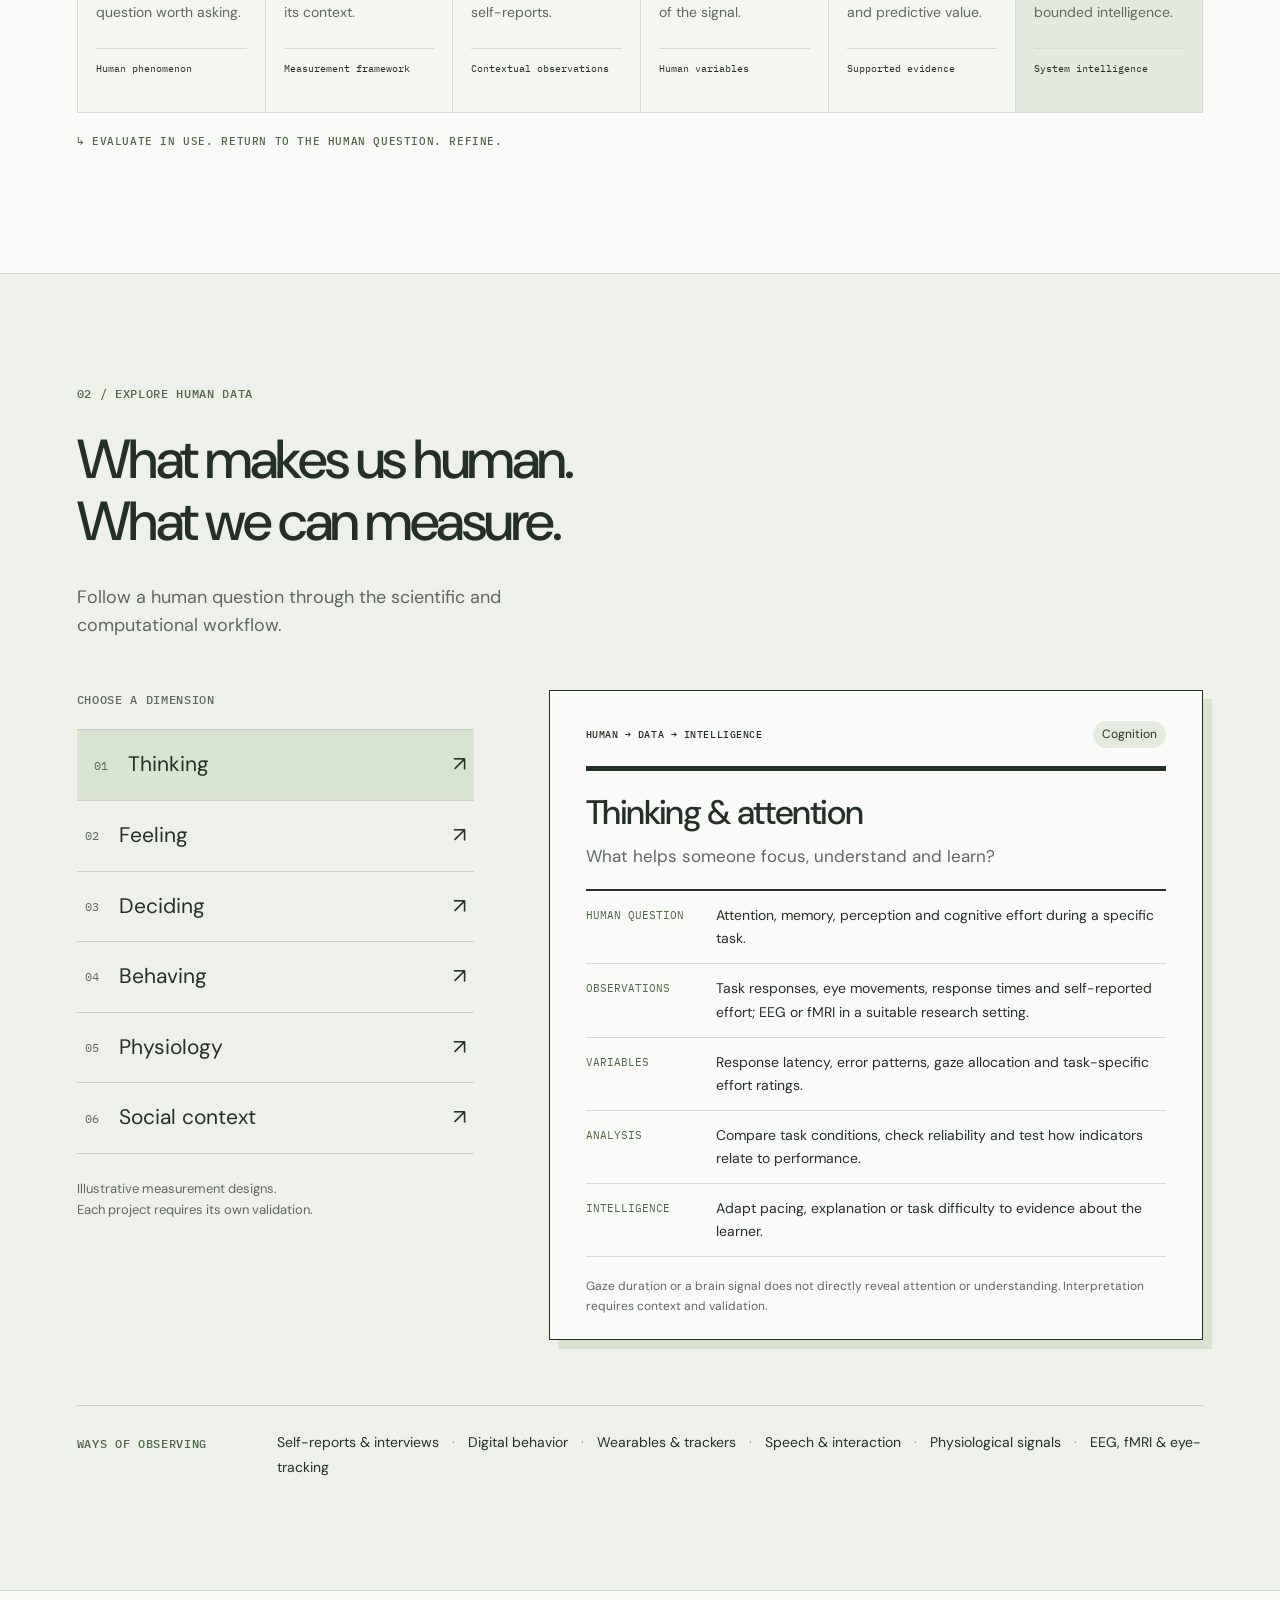
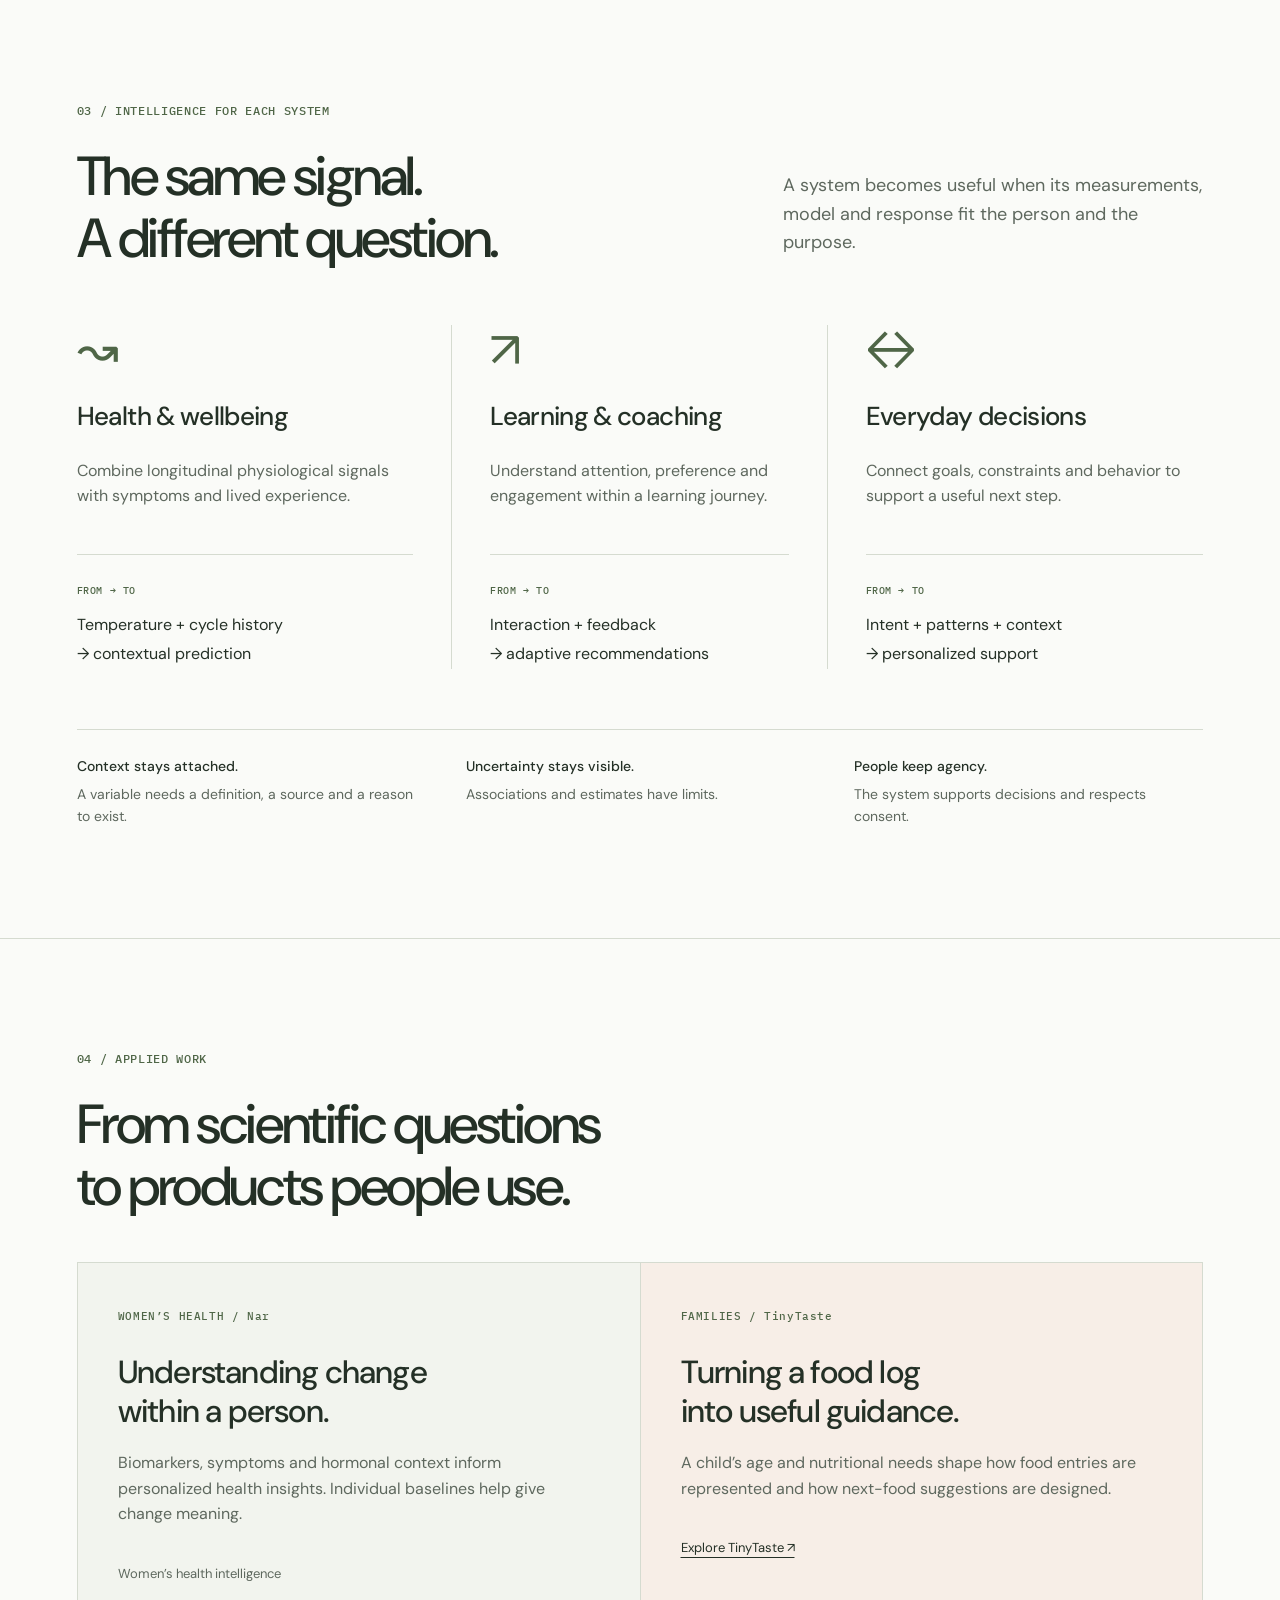
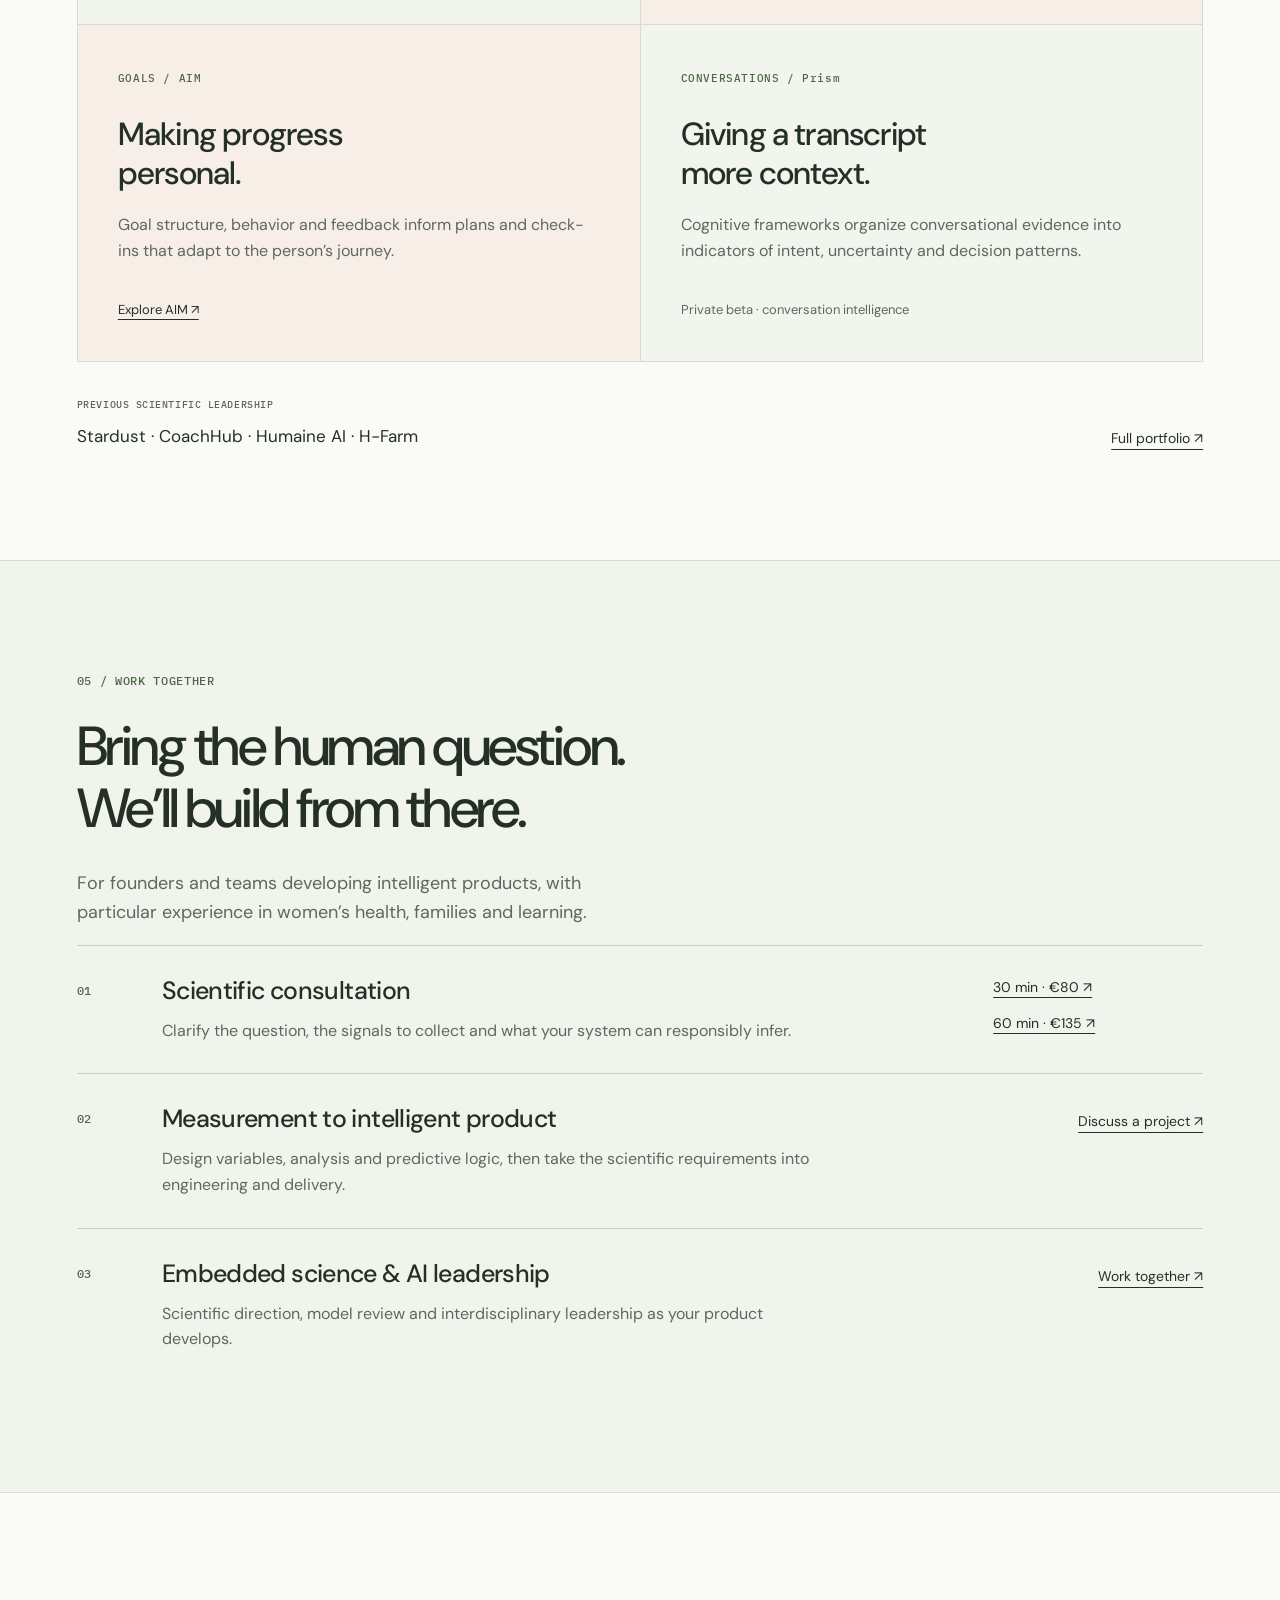
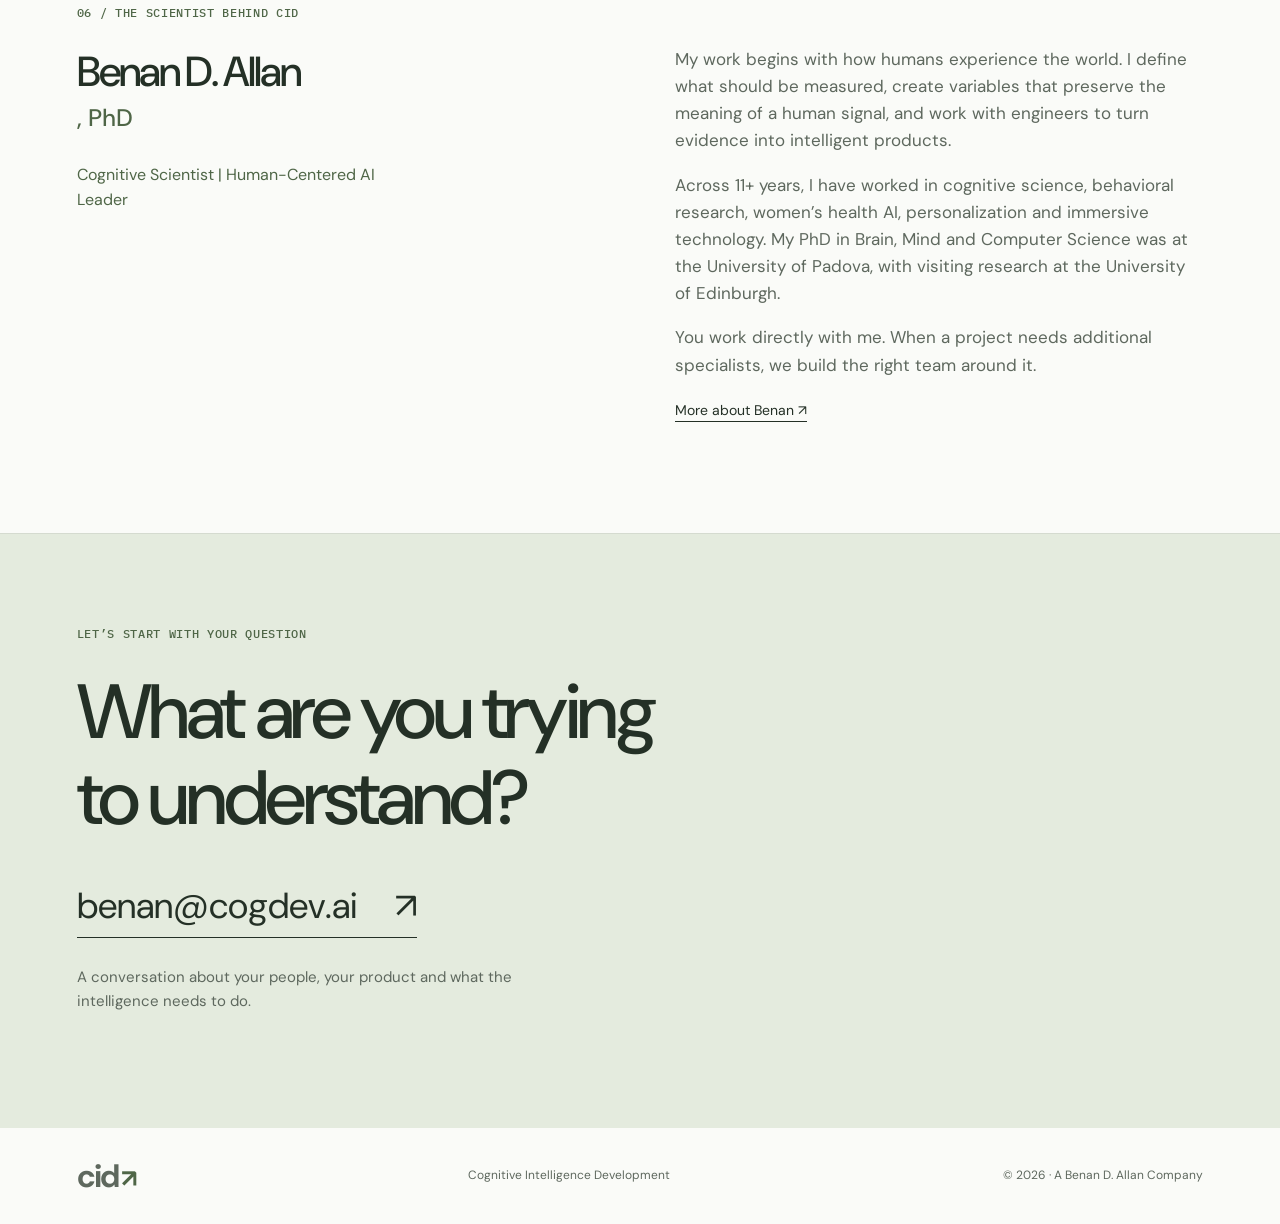
==== commit 375ec04d: "Redesign CID around cognitive science and human data workflow" ====
--- a/index.html
+++ b/index.html
@@ -3,28 +3,28 @@
 <head>
     <meta charset="UTF-8">
     <meta name="viewport" content="width=device-width, initial-scale=1.0">
-    <title>CID · AI &amp; ML Studio for Women Founders | Cognitive Intelligence Development</title>
-    <meta name="description" content="CID builds the AI and ML for women founders, from a quick proof of concept to a full, scaled product. Apps for women, families and kids. Founded by Benan D. Allan, PhD, cognitive scientist, ML engineer and mom. Ethics and people first.">
-    <meta name="keywords" content="AI for women founders, ML consultant women, women founder tech lead, AI apps for women, machine learning for startups, femtech AI, AI consultant, on-device ML, ethical AI">
+    <title>CID · Cognitive Science and Human-Centered AI</title>
+    <meta name="description" content="We study how people feel, think and decide, design meaningful human variables, and turn them into intelligence for health, learning and everyday products. Cognitive science led by Benan D. Allan, PhD.">
+    <meta name="keywords" content="cognitive science, human-centered AI, human measurement, behavioral intelligence, scientific AI, femtech, predictive systems">
     <meta name="author" content="Benan D. Allan">
     <meta name="robots" content="index, follow, max-image-preview:large">
-    <meta name="theme-color" content="#FF6B57">
+    <meta name="theme-color" content="#F7F8F4">
     <link rel="canonical" href="https://cogdev.ai/">
 
     <meta property="og:type" content="website">
     <meta property="og:url" content="https://cogdev.ai/">
     <meta property="og:site_name" content="CID · Cognitive Intelligence Development">
     <meta property="og:locale" content="en_US">
-    <meta property="og:title" content="CID · AI &amp; ML Studio for Women Founders">
-    <meta property="og:description" content="You've got the dream. I build the AI and ML that makes it real, from a quick proof of concept to full scale. Apps for women, families and kids. Ethics and people first.">
+    <meta property="og:title" content="CID · Cognitive Science and Human-Centered AI">
+    <meta property="og:description" content="Human understanding. Meaningful measurement. Intelligence designed for each system.">
     <meta property="og:image" content="https://cogdev.ai/og-image.png">
     <meta property="og:image:width" content="1200">
     <meta property="og:image:height" content="630">
     <meta property="og:image:alt" content="CID. AI &amp; ML studio for women founders. Let's make your AI project come true.">
 
     <meta name="twitter:card" content="summary_large_image">
-    <meta name="twitter:title" content="CID · AI &amp; ML Studio for Women Founders">
-    <meta name="twitter:description" content="You've got the dream. I build the AI and ML that makes it real, from a quick proof of concept to full scale. For women founders.">
+    <meta name="twitter:title" content="CID · Cognitive Science and Human-Centered AI">
+    <meta name="twitter:description" content="Human understanding. Meaningful measurement. Intelligence designed for each system.">
     <meta name="twitter:image" content="https://cogdev.ai/og-image.png">
 
     <link rel="icon" href="/cid-logo.svg" type="image/svg+xml">
@@ -40,14 +40,14 @@
       "logo": "https://cogdev.ai/cid-logo.svg",
       "image": "https://cogdev.ai/og-image.png",
       "email": "benan@cogdev.ai",
-      "description": "AI & ML studio for women founders, and for apps built for women, families and children. Ethics and people first, always in support of women.",
+      "description": "Cognitive science and human-centered AI consultancy. Human measurement, behavioral intelligence and intelligent product development, with experience in women’s health, families and learning.",
       "areaServed": "Worldwide",
       "knowsAbout": ["Artificial Intelligence", "Machine Learning", "On-device ML", "Cognitive Science", "Women's Health Technology", "Ethical AI"],
       "founder": {
         "@type": "Person",
         "name": "Benan D. Allan",
         "honorificSuffix": "PhD",
-        "jobTitle": "Founder & AI/ML Engineer",
+        "jobTitle": "Cognitive Scientist | Human-Centered AI Leader",
         "gender": "Female",
         "email": "benan@cogdev.ai",
         "url": "https://www.benandemir.com",
@@ -64,495 +64,38 @@
 
     <link rel="preconnect" href="https://fonts.googleapis.com">
     <link rel="preconnect" href="https://fonts.gstatic.com" crossorigin>
-    <link href="https://fonts.googleapis.com/css2?family=Poppins:wght@400;500;600;700&family=Inter:wght@300;400;500;600&display=swap" rel="stylesheet">
+    <link href="https://fonts.googleapis.com/css2?family=DM+Sans:wght@400;450;500;600;700&family=IBM+Plex+Mono:wght@400;500&display=swap" rel="stylesheet">
 
-    <style>
-        :root{
-            --bg:#FFFDFA;
-            --bg-soft:#FFF4F0;
-            --bg-mint:#EDF6F5;
-            --card:#FFFFFF;
-            --deep:#0C3B3A;
-            --ink:#1C2B33;
-            --ink-s:rgba(28,43,51,0.62);
-            --ink-m:rgba(28,43,51,0.34);
-            --ink-l:rgba(28,43,51,0.1);
-            --coral:#FF6B57;
-            --coral-d:#E8543F;
-            --coral-l:rgba(255,107,87,0.12);
-            --teal:#0E7C7B;
-            --teal-l:rgba(14,124,123,0.1);
-            --disp:'Poppins',-apple-system,sans-serif;
-            --sans:'Inter',-apple-system,sans-serif;
-        }
-
-        *{margin:0;padding:0;box-sizing:border-box}
-        html{scroll-behavior:smooth;-webkit-font-smoothing:antialiased}
-        body{font-family:var(--sans);color:var(--ink);background:var(--bg);line-height:1.65;overflow-x:hidden;position:relative}
-        ::selection{background:var(--coral-l);color:var(--coral-d)}
-
-        .blob{position:absolute;border-radius:50%;filter:blur(90px);z-index:0;pointer-events:none}
-        .wrap{position:relative;z-index:2}
-
-        /* gentle reveals */
-        .rv{opacity:0;transform:translateY(18px);transition:opacity 1s cubic-bezier(.22,1,.36,1),transform 1s cubic-bezier(.22,1,.36,1)}
-        .rv.v{opacity:1;transform:translateY(0)}
-        .stg>*{transition-delay:calc(var(--i,0)*.1s)}
-        @media(prefers-reduced-motion:reduce){.rv{opacity:1;transform:none;transition:none}*{animation:none!important}}
-
-        /* NAV */
-        .nav{position:fixed;top:0;left:0;right:0;z-index:100;padding:20px 40px;display:flex;align-items:center;justify-content:space-between;transition:background .4s,box-shadow .4s}
-        .nav.scrolled{background:rgba(255,253,250,0.9);backdrop-filter:blur(18px) saturate(140%);-webkit-backdrop-filter:blur(18px) saturate(140%);box-shadow:0 1px 0 var(--ink-l)}
-        .nav-name{font-family:var(--disp);font-size:22px;font-weight:700;color:var(--ink);text-decoration:none;letter-spacing:-.01em}
-        .nav-name span{color:var(--coral)}
-        .nav-links{display:flex;gap:30px;align-items:center}
-        .nav-links a{color:var(--ink-s);font-size:14px;text-decoration:none;font-weight:500;transition:color .2s}
-        .nav-links a:hover{color:var(--ink)}
-        .nav-links .nb{padding:11px 22px;border-radius:100px;background:var(--coral);color:#fff;font-weight:600;font-size:13px;transition:background .25s,transform .25s}
-        .nav-links .nb:hover{background:var(--coral-d);transform:translateY(-1px)}
-        .nav-tog{display:none;background:none;border:none;color:var(--ink);font-size:22px;cursor:pointer}
-
-        /* HERO */
-        .hero{min-height:100vh;display:flex;flex-direction:column;align-items:center;justify-content:center;text-align:center;padding:150px 28px 120px;position:relative}
-        .hero .b1{width:540px;height:540px;background:rgba(255,107,87,0.16);top:-90px;right:-120px}
-        .hero .b2{width:460px;height:460px;background:rgba(14,124,123,0.13);bottom:-100px;left:-140px}
-        .hero-inner{max-width:920px;width:100%;position:relative;z-index:2}
-        .tag{display:inline-block;font-family:var(--disp);font-size:13px;font-weight:600;letter-spacing:.01em;color:var(--teal);background:var(--teal-l);padding:8px 18px;border-radius:100px;margin-bottom:30px;opacity:0;animation:fu .9s .1s cubic-bezier(.22,1,.36,1) forwards}
-        .hero h1{font-family:var(--disp);font-size:clamp(44px,7.5vw,92px);font-weight:700;line-height:1.02;letter-spacing:-.03em;margin-bottom:28px;opacity:0;animation:fu 1s .25s cubic-bezier(.22,1,.36,1) forwards}
-        .hero-sub{font-size:clamp(16px,1.5vw,19px);color:var(--ink-s);max-width:620px;margin:0 auto 36px;font-weight:300;line-height:1.85;opacity:0;animation:fu 1s .4s cubic-bezier(.22,1,.36,1) forwards}
-        .hero-sub b{color:var(--ink);font-weight:600}
-        .hero-chips{display:flex;gap:9px;flex-wrap:wrap;justify-content:center;margin-bottom:40px;opacity:0;animation:fu 1s .55s cubic-bezier(.22,1,.36,1) forwards}
-        .chip{padding:8px 16px;border-radius:100px;border:1.5px solid var(--ink-l);background:rgba(255,255,255,0.6);font-size:13px;color:var(--ink-s);font-weight:500}
-        .hero-actions{display:flex;gap:14px;flex-wrap:wrap;justify-content:center;opacity:0;animation:fu 1s .7s cubic-bezier(.22,1,.36,1) forwards}
-        .btn{padding:15px 32px;border-radius:100px;font-family:var(--disp);font-weight:600;font-size:14px;text-decoration:none;transition:background .3s,transform .3s,box-shadow .3s,border-color .3s,color .3s;display:inline-flex;align-items:center;gap:8px}
-        .btn-coral{background:var(--coral);color:#fff}
-        .btn-coral:hover{background:var(--coral-d);transform:translateY(-2px);box-shadow:0 14px 34px rgba(255,107,87,0.3)}
-        .btn-line{border:1.5px solid var(--ink-m);color:var(--ink)}
-        .btn-line:hover{background:#fff;border-color:var(--ink);transform:translateY(-2px)}
-        @keyframes fu{from{opacity:0;transform:translateY(22px)}to{opacity:1;transform:translateY(0)}}
-
-        /* SECTIONS */
-        .sec{padding:140px 40px;position:relative;overflow:hidden}
-        .sec-soft{background:var(--bg-soft)}
-        .sec-mint{background:var(--bg-mint)}
-        .sec-deep{background:var(--deep);color:#fff}
-        .sec-deep .sec-p{color:rgba(255,255,255,0.72)}
-        .container{max-width:1080px;margin:0 auto;position:relative;z-index:2}
-        .sec-label{display:inline-block;font-family:var(--disp);font-size:12.5px;font-weight:600;letter-spacing:.02em;color:var(--teal);background:var(--teal-l);padding:7px 15px;border-radius:100px;margin-bottom:20px}
-        .sec-deep .sec-label{color:#fff;background:rgba(255,255,255,0.12)}
-        .sec-h{font-family:var(--disp);font-size:clamp(32px,5vw,56px);font-weight:700;line-height:1.08;letter-spacing:-.025em;margin-bottom:22px;color:var(--ink)}
-        .sec-deep .sec-h{color:#fff}
-        .sec-p{color:var(--ink-s);font-size:17px;line-height:1.85;max-width:640px;font-weight:300}
-
-        /* NICHE */
-        .niche-grid{display:grid;grid-template-columns:1fr 1fr;gap:90px;align-items:start;margin-top:24px}
-        .niche-lead{font-family:var(--disp);font-size:clamp(26px,3.2vw,38px);font-weight:600;line-height:1.2;letter-spacing:-.02em;color:var(--ink)}
-        .niche-text p{font-size:16px;color:var(--ink-s);line-height:1.85;margin-bottom:18px;font-weight:300}
-        .niche-text p strong{color:var(--ink);font-weight:600}
-        .niche-text p:last-child{margin-bottom:0}
-
-        /* JOURNEY */
-        .journey{display:grid;grid-template-columns:repeat(4,1fr);gap:18px;margin-top:72px}
-        .jstep{position:relative;padding:32px 26px;border-radius:22px;background:var(--card);border:1px solid var(--ink-l);transition:transform .4s,box-shadow .4s}
-        .jstep:hover{transform:translateY(-5px);box-shadow:0 20px 44px -22px rgba(28,43,51,0.2)}
-        .jstep .jnum{font-family:var(--disp);font-weight:700;font-size:14px;color:var(--coral-d);background:var(--coral-l);width:34px;height:34px;border-radius:50%;display:flex;align-items:center;justify-content:center;margin-bottom:18px}
-        .jstep h4{font-family:var(--disp);font-weight:600;font-size:19px;letter-spacing:-.01em;margin-bottom:9px;color:var(--ink)}
-        .jstep p{font-size:13.5px;color:var(--ink-s);line-height:1.65;font-weight:300}
-        .jstep .jarrow{position:absolute;right:-12px;top:48px;color:var(--coral);font-size:20px;font-weight:700;z-index:3}
-
-        /* SERVICES */
-        .svc-list{margin-top:70px;display:grid;gap:0}
-        .svc-row{display:grid;grid-template-columns:80px 1fr 210px;gap:48px;padding:40px 0;border-top:1px solid var(--ink-l);align-items:center;transition:padding-left .3s}
-        .svc-row:last-child{border-bottom:1px solid var(--ink-l)}
-        .svc-row:hover{padding-left:12px}
-        .svc-num{font-family:var(--disp);font-size:34px;font-weight:700;color:var(--coral);line-height:1}
-        .svc-body h3{font-family:var(--disp);font-size:26px;font-weight:600;margin-bottom:10px;line-height:1.2;letter-spacing:-.01em}
-        .svc-body p{font-size:15px;color:var(--ink-s);line-height:1.8;max-width:560px;font-weight:300}
-        .svc-side{display:flex;justify-content:flex-end}
-        .svc-cta{padding:12px 24px;border-radius:100px;border:1.5px solid var(--ink-m);color:var(--ink);font-family:var(--disp);font-weight:600;font-size:13px;text-decoration:none;transition:background .3s,border-color .3s,transform .3s,color .3s;display:inline-flex;align-items:center;gap:7px;white-space:nowrap}
-        .svc-cta:hover{background:var(--coral);border-color:var(--coral);color:#fff;transform:translateY(-2px)}
-        .svc-book{display:flex;flex-direction:column;gap:10px;align-items:flex-end}
-        .svc-price{padding:11px 22px;border-radius:100px;font-family:var(--disp);font-weight:600;font-size:13px;text-decoration:none;display:inline-flex;align-items:center;gap:9px;white-space:nowrap;transition:background .3s,border-color .3s,transform .3s,color .3s;justify-content:center}
-        .svc-price .amt{font-weight:700}
-        .svc-price.p30{border:1.5px solid var(--ink-m);color:var(--ink)}
-        .svc-price.p30:hover{border-color:var(--coral);color:var(--coral-d);transform:translateY(-2px)}
-        .svc-price.p60{background:var(--coral);color:#fff}
-        .svc-price.p60:hover{background:var(--coral-d);transform:translateY(-2px);box-shadow:0 12px 28px rgba(255,107,87,0.3)}
-        .svc-book-note{width:100%;font-size:11.5px;color:var(--ink-m);font-weight:400;margin-top:4px;text-align:right;white-space:nowrap}
-
-        /* WORK */
-        .pstats{display:grid;grid-template-columns:repeat(4,1fr);gap:22px;margin-top:56px}
-        .pstat .pn{font-family:var(--disp);font-weight:700;font-size:clamp(34px,4vw,48px);letter-spacing:-.02em;color:var(--coral-d);line-height:1}
-        .pstat .pl{font-size:13px;color:var(--ink-s);font-weight:400;margin-top:9px;line-height:1.45;max-width:190px}
-        .work-foot{text-align:center;margin-top:50px}
-        .work-foot p{font-size:14.5px;color:var(--ink-s);font-weight:300;margin-bottom:18px}
-        .builds{display:grid;grid-template-columns:repeat(2,1fr);gap:24px;margin-top:48px}
-        .bcard{border:1px solid var(--ink-l);border-radius:26px;padding:40px 32px;transition:transform .45s cubic-bezier(.22,1,.36,1),box-shadow .45s,border-color .45s;position:relative;overflow:hidden;background:var(--card)}
-        .bcard:hover{transform:translateY(-7px);box-shadow:0 26px 60px -24px rgba(28,43,51,0.22);border-color:var(--card-c,var(--coral))}
-        .bcard h3{font-family:var(--disp);font-size:25px;font-weight:600;margin-bottom:4px;letter-spacing:-.01em}
-        .bcard .btype{font-family:var(--disp);font-size:11px;font-weight:600;letter-spacing:.02em;color:var(--card-c,var(--coral));margin-bottom:14px}
-        .bcard p{font-size:14px;color:var(--ink-s);line-height:1.75;margin-bottom:16px;font-weight:300}
-        .bcard .blink{font-family:var(--disp);font-size:12.5px;font-weight:600;color:var(--ink-m);text-decoration:none;transition:color .2s;display:inline-flex;align-items:center;gap:6px}
-        .bcard .blink:hover{color:var(--ink)}
-        .bcard-status{position:absolute;top:22px;right:22px;font-family:var(--disp);font-size:10px;font-weight:600;letter-spacing:.02em;color:var(--teal);background:var(--teal-l);padding:5px 12px;border-radius:100px}
-        .bcard-status.beta{color:var(--coral-d);background:var(--coral-l)}
-        .bcard-status.launch{color:#fff;background:var(--coral)}
-
-        /* VALUES */
-        .values{display:grid;grid-template-columns:repeat(4,1fr);gap:22px;margin-top:8px}
-        .value{padding:34px 26px;border-radius:24px;background:var(--card);border:1px solid var(--ink-l);transition:transform .4s,box-shadow .4s}
-        .value:hover{transform:translateY(-5px);box-shadow:0 20px 44px -22px rgba(28,43,51,0.2)}
-        .value .vdot{width:36px;height:36px;border-radius:50%;background:var(--coral-l);display:flex;align-items:center;justify-content:center;font-family:var(--disp);font-weight:700;font-size:14px;color:var(--coral-d);margin-bottom:18px}
-        .value h4{font-family:var(--disp);font-size:19px;font-weight:600;line-height:1.3;color:var(--ink);letter-spacing:-.01em}
-
-        /* ABOUT */
-        .founder-card{margin:60px auto 0;padding:50px 44px;border-radius:30px;background:var(--card);border:1px solid var(--ink-l);box-shadow:0 30px 70px -40px rgba(28,43,51,0.2);display:grid;grid-template-columns:auto 1fr;gap:42px;align-items:center;max-width:900px}
-        .founder-avatar{width:120px;height:120px;border-radius:50%;background:linear-gradient(135deg,var(--coral),#FF9277);display:flex;align-items:center;justify-content:center;font-family:var(--disp);font-size:42px;font-weight:700;color:#fff;flex-shrink:0}
-        .founder-info h3{font-family:var(--disp);font-size:28px;font-weight:700;line-height:1.15;margin-bottom:4px;letter-spacing:-.01em}
-        .founder-info .ftitle{font-family:var(--disp);font-size:13px;font-weight:600;color:var(--teal);margin-bottom:16px}
-        .founder-info p{font-size:14.5px;color:var(--ink-s);line-height:1.8;margin-bottom:16px;max-width:580px;font-weight:300}
-        .founder-info p strong{color:var(--ink);font-weight:600}
-        .founder-links{display:flex;gap:18px;flex-wrap:wrap}
-        .flink{font-family:var(--disp);font-size:13px;font-weight:600;color:var(--ink);text-decoration:none;border-bottom:2px solid var(--ink-l);padding-bottom:2px;transition:color .2s,border-color .2s}
-        .flink:hover{border-color:var(--coral);color:var(--coral-d)}
-
-        /* CONTACT */
-        .contact{padding:140px 40px 120px;text-align:center;position:relative;overflow:hidden}
-        .contact .b1{width:480px;height:480px;background:rgba(255,107,87,0.18);top:-120px;left:-100px}
-        .contact .b2{width:420px;height:420px;background:rgba(255,255,255,0.06);bottom:-140px;right:-100px}
-        .contact-row{display:flex;justify-content:center;gap:16px;flex-wrap:wrap;margin-top:42px}
-        .clink{padding:15px 28px;border-radius:100px;font-family:var(--disp);font-size:14px;font-weight:600;text-decoration:none;transition:background .3s,border-color .3s,color .3s,transform .3s;display:inline-flex;align-items:center;gap:8px}
-        .clink-mail{background:var(--coral);color:#fff}
-        .clink-mail:hover{background:var(--coral-d);transform:translateY(-2px);box-shadow:0 14px 34px rgba(255,107,87,0.34)}
-        .clink-alt{border:1.5px solid rgba(255,255,255,0.2);color:rgba(255,255,255,0.82);background:rgba(255,255,255,0.05)}
-        .clink-alt:hover{border-color:rgba(255,255,255,0.4);color:#fff;transform:translateY(-2px)}
-        .contact-note{margin-top:30px;font-size:13px;color:rgba(255,255,255,0.5);font-weight:300}
-
-        /* FOOTER */
-        .footer{text-align:center;padding:34px 40px 48px;background:var(--deep)}
-        .footer p{font-family:var(--disp);font-size:12px;font-weight:400;color:rgba(255,255,255,0.4)}
-
-        /* RESPONSIVE */
-        @media(max-width:900px){
-            .hero{padding:124px 22px 90px}
-            .niche-grid{grid-template-columns:1fr;gap:34px}
-            .builds{grid-template-columns:1fr}
-            .values{grid-template-columns:1fr 1fr;gap:16px}
-            .pstats{grid-template-columns:1fr 1fr;gap:28px 18px}
-            .journey{grid-template-columns:1fr 1fr;gap:14px}
-            .jstep .jarrow{display:none}
-            .svc-row{grid-template-columns:1fr;gap:16px;padding:30px 0;align-items:start}
-            .svc-side{justify-content:flex-start}
-            .svc-book{align-items:flex-start;flex-direction:row;flex-wrap:wrap}
-            .svc-book-note{text-align:left}
-            .nav-links{display:none;position:fixed;inset:0;background:rgba(255,253,250,0.98);flex-direction:column;justify-content:center;align-items:center;gap:28px;z-index:99}
-            .nav-links.open{display:flex}
-            .nav-links a{font-size:18px}
-            .nav-tog{display:block;z-index:101}
-            .founder-card{grid-template-columns:1fr;text-align:center;padding:38px 26px}
-            .founder-avatar{margin:0 auto}
-            .founder-info p{margin-left:auto;margin-right:auto}
-            .founder-links{justify-content:center}
-        }
-        @media(max-width:768px){
-            .sec{padding:84px 22px}
-            .contact{padding:104px 22px 90px}
-            .nav{padding:14px 18px}
-            .nav-name{font-size:20px}
-            .bcard{padding:30px 24px}
-            .bcard h3{font-size:22px}
-        }
-        @media(max-width:480px){
-            .hero{padding:108px 20px 70px}
-            .hero h1{font-size:clamp(38px,12vw,72px)}
-            .hero-actions{flex-direction:column;width:100%}
-            .hero-actions a{justify-content:center;width:100%}
-            .values{grid-template-columns:1fr}
-            .journey{grid-template-columns:1fr}
-            .contact-row{flex-direction:column;align-items:stretch;gap:10px}
-            .clink{justify-content:center}
-            .sec{padding:74px 20px}
-            .nav{padding:12px 16px}
-            .footer{padding:24px 20px 36px}
-        }
-    </style>
-</head>
-<body>
-
-<div class="wrap">
-
-<nav class="nav" id="nav">
-    <a href="/" class="nav-name">CID<span>.</span></a>
-    <button class="nav-tog" id="navTog" aria-label="Menu">&#9776;</button>
-    <div class="nav-links" id="navLinks">
-        <a href="#services">How I help</a>
-        <a href="#help">For founders</a>
-        <a href="#work">Work</a>
-        <a href="#about">About</a>
-        <a href="mailto:benan@cogdev.ai?subject=CID%20my%20AI%20project" class="nb">Tell me about it!</a>
-    </div>
-</nav>
-
-<section class="hero" id="top">
-    <span class="blob b1"></span>
-    <span class="blob b2"></span>
-    <div class="hero-inner">
-        <span class="tag">AI &amp; ML studio · built for women founders</span>
-        <h1>Let's make your AI project come true.</h1>
-        <p class="hero-sub">I'm Benan, a cognitive scientist, ML engineer and mom. I build the <b>AI and ML</b> behind apps for women, families and kids. Got the idea but not the team or funding to build the intelligence? I take your project from a <b>quick proof of concept all the way to a full, scaled product</b>. Your dream, built for real.</p>
-        <div class="hero-chips">
-            <span class="chip">Women founders</span>
-            <span class="chip">Apps for women</span>
-            <span class="chip">Families</span>
-            <span class="chip">Kids</span>
-        </div>
-        <div class="hero-actions">
-            <a href="mailto:benan@cogdev.ai?subject=CID%20my%20AI%20project" class="btn btn-coral">Tell me about it! &rarr;</a>
-            <a href="#services" class="btn btn-line">See how I help</a>
-        </div>
-    </div>
+    <link rel="stylesheet" href="/cognitive.css">
+</head><body>
+<a class="skip" href="#main">Skip to content</a>
+<header class="nav"><a class="brand" href="/" aria-label="Cognitive Intelligence Development home">cid<span>↗</span></a><nav aria-label="Main navigation"><a href="#approach">Approach</a><a href="#human-data">Human data</a><a href="#work">Work</a><a href="#about">About</a></nav><a class="nav-contact" href="mailto:benan@cogdev.ai">Let’s talk <span>↗</span></a></header>
+<main id="main">
+<section class="hero" aria-labelledby="hero-title">
+<div class="hero-art" aria-label="Illustration linking human thought, feeling, behavior and physiology to meaningful measurement">
+<div class="orbit orbit-one"></div><div class="orbit orbit-two"></div>
+<span class="annotation a-think">01 / THINK<br><b>Attention. Memory. Perception.</b></span><span class="annotation a-feel">02 / FEEL<br><b>Emotion. Sensation. Experience.</b></span><span class="annotation a-decide">03 / DECIDE<br><b>Intent. Values. Context.</b></span><span class="annotation a-act">04 / ACT<br><b>Behavior. Interaction. Habit.</b></span>
+<svg class="human" viewBox="0 0 380 370" role="img" aria-label="An abstract human with interconnected cognitive and bodily signals"><defs><linearGradient id="wash" x1="0" y1="0" x2="1" y2="1"><stop stop-color="#dbe7d4"/><stop offset="1" stop-color="#f1d6c9"/></linearGradient></defs><ellipse cx="190" cy="183" rx="143" ry="169" fill="url(#wash)"/><g fill="none" stroke="#485e48" stroke-width="1.5"><path d="M165 106 C142 91 144 53 168 40 C193 25 225 41 228 63 C240 67 245 83 231 88 L226 105 L213 107 L213 128 M165 105 L162 126 C127 132 115 149 109 177 L87 249 M214 127 C247 129 263 149 271 177 L294 249 M142 172 L147 251 L132 327 M238 172 L232 251 L248 327 M147 251 Q189 268 232 251 M166 128 Q190 147 211 128"/><path d="M164 70 C156 54 178 43 188 53 C200 41 218 52 216 65 C226 79 208 90 200 85 C188 97 172 86 174 75 C163 87 151 76 164 70Z M183 53 Q175 65 187 74 M203 54 Q196 67 210 73 M189 74 L195 85"/><path d="M177 177 C160 157 148 180 171 197 L188 211 C222 190 229 172 214 166 C205 160 196 167 194 174 C187 165 177 165 177 177Z"/><path d="M146 225 Q172 205 192 226 T231 224" stroke-dasharray="4 5"/><path d="M188 87 L188 156 M190 211 L190 256" stroke-dasharray="3 5"/></g><g fill="#f8faf5" stroke="#485e48"><circle cx="189" cy="73" r="5"/><circle cx="190" cy="186" r="5"/><circle cx="269" cy="184" r="5"/><circle cx="145" cy="254" r="5"/></g><g stroke="#6c7e65" fill="none"><path d="M189 73 L271 47 L365 47 M190 186 L69 151 L6 151 M269 184 L315 207 L378 207 M145 254 L73 308 L4 308"/></g></svg>
+<div class="sample-label"><span class="mono">HUMAN DATA / FIELD NOTES</span><strong>Meaning before<br>measurement.</strong><div><span>Signal</span><span>+ context</span></div><div><span>Variable</span><span>+ validity</span></div><div><span>Intelligence</span><span>+ purpose</span></div></div>
+</div>
+<div class="hero-copy"><p class="eyebrow">COGNITIVE INTELLIGENCE DEVELOPMENT</p><h1 id="hero-title">Intelligence starts<br>with the human.</h1><p>How does a person feel, think, decide and act?<br>We start there. Then we design the data and the intelligence.</p><div class="hero-actions"><a class="button" href="#approach">Explore the approach <span>↓</span></a><a class="text-link" href="mailto:benan@cogdev.ai">Discuss your system ↗</a></div></div>
+<div class="hero-bottom mono"><span>COGNITIVE SCIENCE → HUMAN MEASUREMENT → APPLIED AI</span><span>LED BY BENAN D. ALLAN, PhD</span></div>
 </section>
-
-<section class="sec sec-soft" id="services">
-    <span class="blob" style="width:420px;height:420px;background:var(--teal-l);top:8%;right:-160px"></span>
-    <div class="container">
-        <div class="rv">
-            <span class="sec-label">How I help</span>
-            <h2 class="sec-h">Three ways we can work together.</h2>
-            <p class="sec-p">Pick the shape that fits where you are right now. We always start with a chat, never a contract.</p>
-        </div>
-
-        <div class="svc-list">
-            <div class="svc-row rv">
-                <div class="svc-num">01</div>
-                <div class="svc-body">
-                    <h3>Consultation</h3>
-                    <p>Book a call and leave with a real plan, not a pile of jargon. Maybe you know exactly what you want to build but not how the AI should actually work. Which data, what it means, how to make it smart and safe. We'll talk it through on a video call.</p>
-                </div>
-                <div class="svc-side">
-                    <div class="svc-book">
-                        <a href="https://calendly.com/benan-cogdev/30min" target="_blank" rel="noopener" class="svc-price p30">30 min <span class="amt">&euro;80</span> &rarr;</a>
-                        <a href="https://calendly.com/benan-cogdev/30-minute-meeting-clone" target="_blank" rel="noopener" class="svc-price p60">60 min <span class="amt">&euro;135</span> &rarr;</a>
-                        <span class="svc-book-note">Video call &middot; book in your own timezone</span>
-                    </div>
-                </div>
-            </div>
-
-            <div class="svc-row rv">
-                <div class="svc-num">02</div>
-                <div class="svc-body">
-                    <h3>I build your AI app, end to end</h3>
-                    <p>Want the whole thing built? I'll do it. The data, the ML brain, the model, the way it talks to your users. You get a product that actually works out in the real world, not just in a slick demo.</p>
-                </div>
-                <div class="svc-side"><a href="mailto:benan@cogdev.ai?subject=CID%20AI%20app%20or%20solution" class="svc-cta">Tell me about it! &rarr;</a></div>
-            </div>
-
-            <div class="svc-row rv">
-                <div class="svc-num">03</div>
-                <div class="svc-body">
-                    <h3>Ongoing tech leadership</h3>
-                    <p>Want me in your corner as you grow? I can lead the tech and AI side of your project, or join your team for a few hours a week. Whatever shape keeps your dream moving forward.</p>
-                </div>
-                <div class="svc-side"><a href="mailto:benan@cogdev.ai?subject=CID%20Ongoing%20tech%20leadership" class="svc-cta">Tell me about it! &rarr;</a></div>
-            </div>
-        </div>
-    </div>
-</section>
-
-<section class="sec" id="help">
-    <div class="container">
-        <div class="rv">
-            <span class="sec-label">For women founders</span>
-            <h2 class="sec-h">Have the idea, but not the pipeline to build the AI?</h2>
-            <p class="sec-p">You can picture it clearly: the app, the platform, the product that should exist. What you don't have is the AI and ML pipeline, the team, or the funding to build the intelligence underneath it. That's exactly where I come in.</p>
-        </div>
-
-        <div class="niche-grid">
-            <div class="rv">
-                <p class="niche-lead">CID is built by a female founder who has taken startups head to head with the big players, and won ground.</p>
-            </div>
-            <div class="niche-text rv">
-                <p>So I know what it takes, because I've done it. I've spent my whole career building the AI brain for products in <strong>women's health, families and kids</strong>. From the raw data, to the model, to the way it talks to a real person.</p>
-                <p>You work <strong>directly with me</strong>. You explain your vision, and together we turn it into a real, working product. Something you can take to investors, to users, to market, wherever you are in the world.</p>
-                <p>We don't need to have everything in place to start. <strong>We'll build it together.</strong></p>
-            </div>
-        </div>
-
-        <div class="journey stg">
-            <div class="jstep rv" style="--i:0">
-                <div class="jnum">1</div>
-                <h4>Your idea</h4>
-                <p>You bring the vision and the world you know better than anyone. We start with a conversation about what you want to build and why.</p>
-                <span class="jarrow">&rarr;</span>
-            </div>
-            <div class="jstep rv" style="--i:1">
-                <div class="jnum">2</div>
-                <h4>Proof of concept</h4>
-                <p>I build a real, working AI core, not a mockup. The data, the model, the intelligence that proves your idea actually works.</p>
-                <span class="jarrow">&rarr;</span>
-            </div>
-            <div class="jstep rv" style="--i:2">
-                <div class="jnum">3</div>
-                <h4>Pitch-ready</h4>
-                <p>Something solid you can put in front of investors and early users. A product with a brain, not a deck full of promises.</p>
-                <span class="jarrow">&rarr;</span>
-            </div>
-            <div class="jstep rv" style="--i:3">
-                <div class="jnum">4</div>
-                <h4>Go to market</h4>
-                <p>Out into the world. Wherever you're launching, you'll have intelligence you understand, trust, and truly own.</p>
-            </div>
-        </div>
-    </div>
-</section>
-
-<section class="sec sec-mint" id="work">
-    <div class="container">
-        <div class="rv">
-            <span class="sec-label">A bit of proof</span>
-            <h2 class="sec-h">Intelligence I've built for real people.</h2>
-            <p class="sec-p">This is a slice of a decade of work. Every one of these started with the same question I'll ask you: what does your data really mean, and how do we turn it into something a person can actually trust?</p>
-        </div>
-
-        <div class="pstats stg">
-            <div class="pstat rv" style="--i:0"><div class="pn">6M</div><div class="pl">users reached by AI I've put into production</div></div>
-            <div class="pstat rv" style="--i:1"><div class="pn">80%+</div><div class="pl">real-time prediction accuracy at scale</div></div>
-            <div class="pstat rv" style="--i:2"><div class="pn">10+ yrs</div><div class="pl">designing predictive AI and ML systems</div></div>
-            <div class="pstat rv" style="--i:3"><div class="pn">PhD</div><div class="pl">brain, mind &amp; computer science · Padova &amp; Edinburgh</div></div>
-        </div>
-
-        <div class="builds stg">
-            <article class="bcard rv" style="--card-c:var(--coral);--i:0">
-                <span class="bcard-status launch">In launch</span>
-                <h3>Nar</h3>
-                <div class="btype">Women's health · iOS · On-device ML</div>
-                <p>Reads your biomarkers on device across 9 health domains and 6 hormonal life stages. Every suggestion comes from the combination of your own signals against your own baseline, never a population average.</p>
-            </article>
-
-            <article class="bcard rv" style="--card-c:var(--teal);--i:1">
-                <span class="bcard-status">Shipped</span>
-                <h3>TinyTaste</h3>
-                <div class="btype">Babies &amp; families · iOS</div>
-                <p>A baby weaning tracker that profiles every food against what a little one actually needs at their age. The signals behind the next-food suggestions had to be built. They don't exist in a raw food log.</p>
-                <a href="/tinytaste/" class="blink">See the build &rarr;</a>
-            </article>
-
-            <article class="bcard rv" style="--card-c:var(--teal);--i:2">
-                <span class="bcard-status">Shipped</span>
-                <h3>Aim</h3>
-                <div class="btype">Goal achievement · iOS</div>
-                <p>Built on a real model of how goals break down and how motivation actually moves. The AI check-ins adapt to the person in front of them, instead of running the same fixed script for everyone.</p>
-                <a href="/aim/" class="blink">See the build &rarr;</a>
-            </article>
-
-            <article class="bcard rv" style="--card-c:var(--coral);--i:3">
-                <span class="bcard-status beta">Private beta</span>
-                <h3>Prism</h3>
-                <div class="btype">Conversation intelligence</div>
-                <p>Reads how people really feel and decide from the way they talk, not just what they say. The cognitive-science layer is the whole difference between a transcript and an understanding.</p>
-            </article>
-        </div>
-
-        <div class="work-foot rv">
-            <p>Before CID I built the AI at Stardust (6M users), led behavioral science at CoachHub, and co-founded an emotion-AI startup. There's a lot more where this came from.</p>
-            <a href="https://www.benandemir.com/ml/#projects" target="_blank" rel="noopener" class="btn btn-line">See the full ML portfolio &rarr;</a>
-        </div>
-    </div>
-</section>
-
-<section class="sec sec-soft" id="values">
-    <div class="container">
-        <div class="rv" style="text-align:center;max-width:720px;margin:0 auto 60px">
-            <span class="sec-label">What I promise</span>
-            <h2 class="sec-h">How I work is the whole point.</h2>
-            <p class="sec-p" style="margin:0 auto">Tech is never neutral. These aren't extras I bolt on at the end. They're the reason to pick me at all.</p>
-        </div>
-
-        <div class="values stg">
-            <div class="value rv" style="--i:0">
-                <div class="vdot">1</div>
-                <h4>Ethics first, never an afterthought</h4>
-            </div>
-            <div class="value rv" style="--i:1">
-                <div class="vdot">2</div>
-                <h4>A human touch on every decision</h4>
-            </div>
-            <div class="value rv" style="--i:2">
-                <div class="vdot">3</div>
-                <h4>People and emotion before metrics</h4>
-            </div>
-            <div class="value rv" style="--i:3">
-                <div class="vdot">4</div>
-                <h4>Always, always in support of women</h4>
-            </div>
-        </div>
-    </div>
-</section>
-
-<section class="sec" id="about">
-    <span class="blob" style="width:440px;height:440px;background:var(--coral-l);bottom:-120px;left:-160px"></span>
-    <div class="container">
-        <div class="rv">
-            <span class="sec-label">Who you'll actually work with</span>
-            <h2 class="sec-h">A scientist, an engineer, and a mom.</h2>
-            <p class="sec-p">When you work with CID, you work with me. Not a sales team, not a junior someone. If a project needs a specialist, they join, and you meet them first.</p>
-        </div>
-
-        <div class="founder-card rv">
-            <div class="founder-avatar">BA</div>
-            <div class="founder-info">
-                <h3>Benan D. Allan, PhD</h3>
-                <div class="ftitle">Founder · CID</div>
-                <p>I did my PhD in brain, mind and computer science between Padova and Edinburgh. I built the AI team at Stardust from nothing, in women's health, for millions of users. Since then I've shipped apps for women (<strong>Nar</strong>), for babies and families (<strong>TinyTaste</strong>), and for the goals we set ourselves (<strong>Aim</strong>).</p>
-                <p>I've spent my career building intelligence around women, families and kids. I've also got my own kids, so this isn't a market to me, it's my life. That's why I put people and emotion first, and why I'd never build anything I wouldn't happily hand to my own family.</p>
-                <div class="founder-links">
-                    <a href="https://www.benandemir.com" target="_blank" rel="noopener" class="flink">benandemir.com &rarr;</a>
-                    <a href="https://www.benandemir.com/ml/" target="_blank" rel="noopener" class="flink">ML portfolio &rarr;</a>
-                    <a href="mailto:benan@cogdev.ai" class="flink">benan@cogdev.ai</a>
-                </div>
-            </div>
-        </div>
-    </div>
-</section>
-
-<section class="contact sec-deep" id="contact">
-    <span class="blob b1"></span>
-    <span class="blob b2"></span>
-    <div class="container">
-        <span class="sec-label">Say hi</span>
-        <h2 class="sec-h">Tell me about your dream.</h2>
-        <p class="sec-p" style="margin-left:auto;margin-right:auto">If you've got a vision and you need the AI to make it real, or you just want to know whether your idea is even buildable, write to me. I read and reply to my own emails, promise.</p>
-        <div class="contact-row">
-            <a href="mailto:benan@cogdev.ai?subject=CID%20my%20AI%20project" class="clink clink-mail">benan@cogdev.ai &rarr;</a>
-            <a href="https://www.benandemir.com" target="_blank" rel="noopener" class="clink clink-alt">More about me</a>
-        </div>
-        <p class="contact-note">No contact form. No funnel. A real reply, usually within a few days.</p>
-    </div>
-</section>
-
-<footer class="footer">
-    <p>© Cognitive Intelligence Development · cogdev.ai · A Benan D. Allan Company</p>
-</footer>
-
-</div>
-
-<script>
-const nav = document.getElementById('nav');
-window.addEventListener('scroll', () => {
-    if (window.scrollY > 40) nav.classList.add('scrolled');
-    else nav.classList.remove('scrolled');
-});
-
-const navTog = document.getElementById('navTog');
-const navLinks = document.getElementById('navLinks');
-navTog?.addEventListener('click', () => navLinks.classList.toggle('open'));
-navLinks?.querySelectorAll('a').forEach(a => a.addEventListener('click', () => navLinks.classList.remove('open')));
-
-const io = new IntersectionObserver((entries) => {
-    entries.forEach(e => { if (e.isIntersecting) e.target.classList.add('v'); });
-}, { threshold: 0.12, rootMargin: '0px 0px -50px 0px' });
-document.querySelectorAll('.rv').forEach(el => io.observe(el));
-</script>
-
-</body>
-</html>
+<section class="section intro" id="approach"><div class="section-heading"><p class="eyebrow">01 / THE APPROACH</p><h2>Before there is data,<br>there is a person.</h2></div><div class="intro-copy"><p>A pause can be hesitation, distraction or careful thought. A faster heartbeat can follow effort, excitement or stress. The meaning depends on the person and the situation.</p><p>Our work connects cognitive science with system design: define the human question, decide what could represent it, test the measurement, and build around what the evidence supports.</p><p class="small-note">The method travels across domains. The variables, models and decisions are designed for each system.</p></div>
+<div class="process" aria-label="Six stages from human understanding to intelligent products">
+<article><span class="mono">01</span><h3>Understand</h3><p>The person, the experience and the question worth asking.</p><span class="process-output">Human phenomenon</span></article>
+<article><span class="mono">02</span><h3>Define</h3><p>Give the concept a measurable meaning in its context.</p><span class="process-output">Measurement framework</span></article>
+<article><span class="mono">03</span><h3>Observe</h3><p>Choose signals, trackers, tasks and self-reports.</p><span class="process-output">Contextual observations</span></article>
+<article><span class="mono">04</span><h3>Represent</h3><p>Create variables that preserve the meaning of the signal.</p><span class="process-output">Human variables</span></article>
+<article><span class="mono">05</span><h3>Analyze</h3><p>Test patterns, uncertainty, validity and predictive value.</p><span class="process-output">Supported evidence</span></article>
+<article><span class="mono">06</span><h3>Build</h3><p>Work with engineering to create useful, bounded intelligence.</p><span class="process-output">System intelligence</span></article></div><p class="loop mono">↳ EVALUATE IN USE. RETURN TO THE HUMAN QUESTION. REFINE.</p></section>
+<section class="section explorer" id="human-data"><div class="section-heading"><p class="eyebrow">02 / EXPLORE HUMAN DATA</p><h2>What makes us human.<br>What we can measure.</h2><p>Follow a human question through the scientific and computational workflow.</p></div>
+<div class="explorer-grid"><div class="domain-picker" aria-label="Human dimensions"><p class="mono">CHOOSE A DIMENSION</p><noscript><p>Enable JavaScript to explore the other dimensions. The thinking example is shown below.</p><style>.dimension-buttons{display:none}</style></noscript><div class="dimension-buttons"><button type="button" data-domain="thinking" aria-pressed="true"><span>01</span> Thinking <span>↗</span></button><button type="button" data-domain="feeling" aria-pressed="false"><span>02</span> Feeling <span>↗</span></button><button type="button" data-domain="deciding" aria-pressed="false"><span>03</span> Deciding <span>↗</span></button><button type="button" data-domain="behaving" aria-pressed="false"><span>04</span> Behaving <span>↗</span></button><button type="button" data-domain="physiology" aria-pressed="false"><span>05</span> Physiology <span>↗</span></button><button type="button" data-domain="context" aria-pressed="false"><span>06</span> Social context <span>↗</span></button></div><p class="picker-note">Illustrative measurement designs.<br>Each project requires its own validation.</p></div>
+<div class="data-sheet" aria-live="polite" aria-atomic="true"><div class="sheet-top"><span class="mono">HUMAN → DATA → INTELLIGENCE</span><span class="sheet-tag" id="domain-tag">Cognition</span></div><h3 id="domain-title">Thinking & attention</h3><p class="sheet-question" id="domain-question">What helps someone focus, understand and learn?</p><dl id="domain-details"><div><dt>HUMAN QUESTION</dt><dd>Attention, memory, perception and cognitive effort during a specific task.</dd></div><div><dt>OBSERVATIONS</dt><dd>Task responses, eye movements, response times and self-reported effort; EEG or fMRI in a suitable research setting.</dd></div><div><dt>VARIABLES</dt><dd>Response latency, error patterns, gaze allocation and task-specific effort ratings.</dd></div><div><dt>ANALYSIS</dt><dd>Compare task conditions, check reliability and test how indicators relate to performance.</dd></div><div><dt>INTELLIGENCE</dt><dd>Adapt pacing, explanation or task difficulty to evidence about the learner.</dd></div></dl><p class="sheet-caveat" id="domain-caveat">Gaze duration or a brain signal does not directly reveal attention or understanding. Interpretation requires context and validation.</p></div></div>
+<div class="signal-strip"><span class="mono">WAYS OF OBSERVING</span><p>Self-reports & interviews <i>·</i> Digital behavior <i>·</i> Wearables & trackers <i>·</i> Speech & interaction <i>·</i> Physiological signals <i>·</i> EEG, fMRI & eye-tracking</p></div></section>
+<section class="section system-section"><p class="eyebrow">03 / INTELLIGENCE FOR EACH SYSTEM</p><div class="section-heading"><h2>The same signal.<br>A different question.</h2><p>A system becomes useful when its measurements, model and response fit the person and the purpose.</p></div><div class="system-grid"><article><span class="system-icon">↝</span><h3>Health & wellbeing</h3><p>Combine longitudinal physiological signals with symptoms and lived experience.</p><div class="example"><span class="mono">FROM → TO</span><p>Temperature + cycle history<br>→ contextual prediction</p></div></article><article><span class="system-icon">↗</span><h3>Learning & coaching</h3><p>Understand attention, preference and engagement within a learning journey.</p><div class="example"><span class="mono">FROM → TO</span><p>Interaction + feedback<br>→ adaptive recommendations</p></div></article><article><span class="system-icon">↔</span><h3>Everyday decisions</h3><p>Connect goals, constraints and behavior to support a useful next step.</p><div class="example"><span class="mono">FROM → TO</span><p>Intent + patterns + context<br>→ personalized support</p></div></article></div><div class="principles"><p><b>Context stays attached.</b> A variable needs a definition, a source and a reason to exist.</p><p><b>Uncertainty stays visible.</b> Associations and estimates have limits.</p><p><b>People keep agency.</b> The system supports decisions and respects consent.</p></div></section>
+<section class="section" id="work"><div class="section-heading"><p class="eyebrow">04 / APPLIED WORK</p><h2>From scientific questions<br>to products people use.</h2></div><div class="work-grid"><article><span class="mono">WOMEN’S HEALTH / Nar</span><h3>Understanding change<br>within a person.</h3><p>Biomarkers, symptoms and hormonal context inform personalized health insights. Individual baselines help give change meaning.</p><span class="work-foot">Women’s health intelligence</span></article><article><span class="mono">FAMILIES / TinyTaste</span><h3>Turning a food log<br>into useful guidance.</h3><p>A child’s age and nutritional needs shape how food entries are represented and how next-food suggestions are designed.</p><a href="/tinytaste/">Explore TinyTaste ↗</a></article><article><span class="mono">GOALS / AIM</span><h3>Making progress<br>personal.</h3><p>Goal structure, behavior and feedback inform plans and check-ins that adapt to the person’s journey.</p><a href="/aim/">Explore AIM ↗</a></article><article><span class="mono">CONVERSATIONS / Prism</span><h3>Giving a transcript<br>more context.</h3><p>Cognitive frameworks organize conversational evidence into indicators of intent, uncertainty and decision patterns.</p><span class="work-foot">Private beta · conversation intelligence</span></article></div><div class="experience-band"><p><span class="mono">PREVIOUS SCIENTIFIC LEADERSHIP</span>Stardust · CoachHub · Humaine AI · H-Farm</p><a class="text-link" href="https://www.benandemir.com/ml/#projects" target="_blank" rel="noopener">Full portfolio ↗</a></div></section>
+<section class="section services" id="services"><p class="eyebrow">05 / WORK TOGETHER</p><div class="section-heading"><h2>Bring the human question.<br>We’ll build from there.</h2><p>For founders and teams developing intelligent products, with particular experience in women’s health, families and learning.</p></div><div class="service-row"><span class="mono">01</span><div><h3>Scientific consultation</h3><p>Clarify the question, the signals to collect and what your system can responsibly infer.</p></div><div class="booking"><a href="https://calendly.com/benan-cogdev/30min" target="_blank" rel="noopener">30 min · €80 ↗</a><a href="https://calendly.com/benan-cogdev/30-minute-meeting-clone" target="_blank" rel="noopener">60 min · €135 ↗</a></div></div><div class="service-row"><span class="mono">02</span><div><h3>Measurement to intelligent product</h3><p>Design variables, analysis and predictive logic, then take the scientific requirements into engineering and delivery.</p></div><a class="text-link" href="mailto:benan@cogdev.ai?subject=CID%20my%20AI%20project">Discuss a project ↗</a></div><div class="service-row"><span class="mono">03</span><div><h3>Embedded science & AI leadership</h3><p>Scientific direction, model review and interdisciplinary leadership as your product develops.</p></div><a class="text-link" href="mailto:benan@cogdev.ai?subject=CID%20Ongoing%20tech%20leadership">Work together ↗</a></div></section>
+<section class="section about" id="about"><div><p class="eyebrow">06 / THE SCIENTIST BEHIND CID</p><h2>Benan D. Allan<span>, PhD</span></h2><p class="about-title">Cognitive Scientist | Human-Centered AI Leader</p></div><div><p>My work begins with how humans experience the world. I define what should be measured, create variables that preserve the meaning of a human signal, and work with engineers to turn evidence into intelligent products.</p><p>Across 11+ years, I have worked in cognitive science, behavioral research, women’s health AI, personalization and immersive technology. My PhD in Brain, Mind and Computer Science was at the University of Padova, with visiting research at the University of Edinburgh.</p><p>You work directly with me. When a project needs additional specialists, we build the right team around it.</p><a class="text-link" href="https://www.benandemir.com" target="_blank" rel="noopener">More about Benan ↗</a></div></section>
+<section class="contact"><p class="eyebrow">LET’S START WITH YOUR QUESTION</p><h2>What are you trying<br>to understand?</h2><a href="mailto:benan@cogdev.ai?subject=CID%20my%20AI%20project">benan@cogdev.ai <span>↗</span></a><p>A conversation about your people, your product and what the intelligence needs to do.</p></section>
+</main><footer><a class="brand" href="/">cid<span>↗</span></a><span>Cognitive Intelligence Development</span><span>© <span id="year">2026</span> · A Benan D. Allan Company</span></footer><script src="/cognitive.js" defer></script></body></html>
--- a/cognitive.css
+++ b/cognitive.css
@@ -0,0 +1,7 @@
+:root{--paper:#fafbf8;--ink:#243026;--muted:#5e685e;--line:#d5dbd0;--sage:#e4ebde;--sage-deep:#4f6647;--peach:#efddd2;--mono:'IBM Plex Mono',monospace;--sans:'DM Sans',Arial,sans-serif}*{box-sizing:border-box}html{scroll-behavior:smooth;scroll-padding-top:90px}body{margin:0;background:var(--paper);color:var(--ink);font-family:var(--sans);font-size:17px;line-height:1.6}a{color:inherit}button{font:inherit}::selection{background:var(--sage)}:focus-visible{outline:3px solid #647c59;outline-offset:5px}.skip{position:absolute;left:20px;top:-100px;z-index:10;background:var(--ink);color:white;padding:14px}.skip:focus{top:15px}.mono,.eyebrow{font-family:var(--mono);font-size:12px;font-weight:500;letter-spacing:.055em}.eyebrow{margin:0 0 26px;color:var(--sage-deep)}.nav{height:78px;display:flex;align-items:center;gap:50px;padding:0 5%;border-bottom:1px solid var(--line);background:rgba(250,251,248,.97);position:sticky;top:0;z-index:5}.brand{text-decoration:none;font-size:32px;font-weight:700;letter-spacing:-2px;line-height:1}.brand span{color:var(--sage-deep);font-size:25px;margin-left:3px}.nav nav{display:flex;gap:30px}.nav nav a,.nav-contact{font-size:14px;text-decoration:none}.nav nav a{color:var(--muted)}.nav nav a:hover,.text-link:hover{color:var(--sage-deep)}.nav-contact{margin-left:auto;border:1px solid var(--line);border-radius:30px;padding:9px 18px}.nav-contact span{margin-left:14px}.hero{padding:40px 5% 0;overflow:hidden}.hero-art{position:relative;width:min(100%,1050px);height:360px;margin:auto}.human{position:absolute;left:32%;top:-8px;width:36%;height:365px}.orbit{position:absolute;left:25%;top:22px;width:48%;height:295px;border:1px solid #d6ded0;border-radius:50%;transform:rotate(-14deg)}.orbit-two{left:31%;top:0;width:34%;height:350px;transform:rotate(28deg)}.annotation{position:absolute;font-family:var(--mono);font-size:11px;line-height:1.9;letter-spacing:.03em;z-index:1;color:var(--sage-deep)}.annotation b{font-family:var(--sans);font-size:14px;font-weight:400;letter-spacing:0;color:var(--ink)}.a-think{top:10px;left:60%}.a-feel{top:125px;left:2%}.a-decide{top:205px;left:68%}.a-act{top:297px;left:13%}.sample-label{position:absolute;left:78%;top:22px;width:205px;background:var(--paper);border:1px solid var(--ink);padding:15px 15px 8px;transform:rotate(8deg);box-shadow:7px 8px 0 var(--sage)}.sample-label .mono{font-size:9px;letter-spacing:0}.sample-label strong{display:block;font-size:24px;line-height:1.15;letter-spacing:-.8px;margin:7px 0 14px;border-bottom:5px solid var(--ink);padding-bottom:12px}.sample-label div{display:flex;justify-content:space-between;border-top:1px solid var(--line);padding:5px 0;font-size:11px}.hero-copy{text-align:center;max-width:820px;margin:8px auto 60px}.hero-copy .eyebrow{margin-bottom:20px}h1,h2,h3,p{margin-top:0}h1{font-size:clamp(48px,5.8vw,76px);letter-spacing:-.05em;line-height:1.05;font-weight:500;margin-bottom:25px}.hero-copy>p:not(.eyebrow){color:var(--muted);font-size:19px;line-height:1.65}.hero-actions{display:flex;align-items:center;justify-content:center;gap:30px;margin-top:28px}.button{display:inline-flex;align-items:center;gap:30px;text-decoration:none;background:var(--ink);color:white;border-radius:30px;padding:12px 22px;font-size:14px}.button:hover{background:var(--sage-deep)}.text-link{font-size:14px;text-underline-offset:6px;text-decoration-thickness:1px}.hero-bottom{border-top:1px solid var(--line);padding:20px 0;display:flex;justify-content:space-between;color:var(--muted);font-size:10px}.section{padding:110px 6%;border-top:1px solid var(--line);scroll-margin-top:0}.section-heading{max-width:720px}h2{font-size:clamp(35px,4.3vw,57px);font-weight:500;letter-spacing:-.045em;line-height:1.12;margin-bottom:30px}h3{font-weight:500;line-height:1.2;letter-spacing:-.025em}.section-heading>p:not(.eyebrow){max-width:530px;color:var(--muted);font-size:18px}.intro{display:grid;grid-template-columns:1fr 1fr;gap:50px 80px}.intro-copy{max-width:540px;color:var(--muted);padding-top:48px}.intro-copy p{margin-bottom:20px}.small-note{font-size:14px;border-left:2px solid #8fa482;padding-left:18px}.process{grid-column:1/-1;display:grid;grid-template-columns:repeat(6,1fr);gap:0;margin-top:12px}.process article{border:1px solid var(--line);border-right:0;padding:24px 18px 18px;background:#f4f6f0;position:relative;display:flex;flex-direction:column}.process article:last-child{border-right:1px solid var(--line);background:var(--sage)}.process article>.mono{color:var(--sage-deep);font-size:13px;margin-bottom:24px}.process article:not(:last-child):after{content:'→';position:absolute;top:18px;right:16px;color:var(--sage-deep)}.process h3{font-size:20px;margin-bottom:12px}.process p{font-size:14px;line-height:1.65;margin-bottom:24px;color:var(--muted)}.process-output{border-top:1px solid var(--line);padding-top:12px;font-family:var(--mono);font-size:10px;margin-top:auto;min-height:46px}.loop{grid-column:1/-1;margin:-30px 0 0;color:var(--sage-deep);font-size:11px}.explorer{background:#edf1e9}.explorer-grid{display:grid;grid-template-columns:1fr 1.65fr;gap:75px;margin-top:50px}.domain-picker>.mono{color:var(--muted);margin-bottom:20px}.dimension-buttons{border-top:1px solid #c7d0c1}.dimension-buttons button{width:100%;border:0;border-bottom:1px solid #c7d0c1;background:transparent;display:flex;align-items:center;gap:20px;padding:18px 8px;text-align:left;cursor:pointer;font-size:21px;color:var(--ink);transition:background .15s}.dimension-buttons button span:first-child{font-family:var(--mono);font-size:12px;color:var(--muted)}.dimension-buttons button span:last-child{margin-left:auto}.dimension-buttons button[aria-pressed=true]{background:#d8e3d0;padding-left:17px}.dimension-buttons button:hover{background:#e0e8d9}.picker-note{font-size:13px;color:var(--muted);margin-top:25px}.data-sheet{background:var(--paper);padding:30px 36px 22px;border:1px solid var(--ink);box-shadow:9px 9px 0 #d9e2d1;align-self:start;min-height:560px}.sheet-top{display:flex;align-items:center;justify-content:space-between;gap:15px;border-bottom:5px solid var(--ink);padding-bottom:18px}.sheet-top .mono{font-size:10px}.sheet-tag{font-size:12px;background:var(--sage);padding:4px 9px;border-radius:15px}.data-sheet h3{font-size:34px;line-height:1.1;letter-spacing:-.04em;margin:23px 0 12px}.sheet-question{font-size:17px;color:var(--muted);line-height:1.5;margin-bottom:20px}.data-sheet dl{margin:0;border-top:2px solid var(--ink)}.data-sheet dl>div{display:grid;grid-template-columns:112px 1fr;gap:18px;padding:13px 0;border-bottom:1px solid var(--line)}.data-sheet dt{font-family:var(--mono);font-size:11px;color:var(--sage-deep);padding-top:3px}.data-sheet dd{margin:0;font-size:14px;line-height:1.65}.sheet-caveat{font-size:12px;color:var(--muted);margin:20px 0 0;line-height:1.65}.signal-strip{border-top:1px solid #c7d0c1;margin-top:65px;padding-top:24px;display:flex;gap:45px}.signal-strip>.mono{flex:0 0 155px;color:var(--sage-deep);padding-top:4px}.signal-strip p{font-size:14px;line-height:1.8;margin:0}.signal-strip i{font-style:normal;margin:0 9px;color:#829277}.system-section .section-heading{display:flex;gap:70px;max-width:none;align-items:center}.system-section .section-heading h2{flex:1}.system-section .section-heading p{flex:1;max-width:420px}.system-grid{display:grid;grid-template-columns:repeat(3,1fr);margin-top:25px}.system-grid article{padding:0 38px;border-right:1px solid var(--line)}.system-grid article:first-child{padding-left:0}.system-grid article:last-child{border:0;padding-right:0}.system-icon{font-size:50px;color:var(--sage-deep);line-height:1;display:block;margin-bottom:26px}.system-grid h3{font-size:26px}.system-grid article>p{font-size:16px;color:var(--muted);min-height:80px}.example{border-top:1px solid var(--line);padding-top:20px}.example .mono{font-size:10px;color:var(--sage-deep)}.example p{font-size:16px;line-height:1.8;margin:9px 0 0}.principles{display:grid;grid-template-columns:repeat(3,1fr);gap:40px;border-top:1px solid var(--line);margin-top:60px;padding-top:25px}.principles p{font-size:14px;color:var(--muted);margin-bottom:0}.principles b{color:var(--ink);font-weight:500;display:block;margin-bottom:6px}.work-grid{display:grid;grid-template-columns:1fr 1fr;border-top:1px solid var(--line);border-left:1px solid var(--line);margin-top:45px}.work-grid article{padding:38px 40px;background:#f2f4ee;border-right:1px solid var(--line);border-bottom:1px solid var(--line)}.work-grid article:nth-child(2),.work-grid article:nth-child(3){background:#f7eee7}.work-grid .mono{color:var(--sage-deep);font-size:11px}.work-grid h3{font-size:32px;margin:25px 0 20px}.work-grid p{font-size:16px;color:var(--muted);max-width:470px;margin-bottom:32px}.work-grid a,.work-foot{font-size:13px}.work-grid a{text-underline-offset:5px}.work-foot{color:var(--muted)}.experience-band{display:flex;justify-content:space-between;align-items:end;margin-top:35px;gap:25px}.experience-band p{margin:0;font-size:17px}.experience-band .mono{display:block;font-size:10px;color:var(--muted);margin-bottom:10px}.services{background:#f1f4ed}.service-row{display:grid;grid-template-columns:60px 1fr 210px;gap:25px;align-items:start;border-top:1px solid #c7d0c1;padding:30px 0}.service-row:first-of-type{margin-top:50px}.service-row>.mono{padding-top:5px;color:var(--sage-deep)}.service-row h3{font-size:25px;margin-bottom:12px}.service-row p{font-size:16px;max-width:650px;color:var(--muted);margin:0}.booking{display:flex;flex-direction:column;gap:14px}.booking a{font-size:14px;text-underline-offset:5px}.service-row>a{justify-self:end;padding-top:6px}.about{display:grid;grid-template-columns:1fr 1fr;gap:70px}.about h2{font-size:42px}.about h2 span{display:block;font-size:24px;color:var(--sage-deep);letter-spacing:0;margin-top:10px}.about-title{font-size:16px;color:var(--sage-deep);max-width:340px}.about>div:last-child{padding-top:43px;color:var(--muted)}.about .text-link{color:var(--ink)}.contact{padding:90px 6% 100px;background:var(--sage);border-top:1px solid var(--line)}.contact h2{font-size:clamp(44px,6vw,80px);max-width:1000px;margin-bottom:36px}.contact>a{font-size:clamp(22px,3vw,36px);text-decoration:none;border-bottom:1px solid var(--ink);padding-bottom:8px}.contact>a span{margin-left:30px}.contact>p:last-child{font-size:15px;color:var(--muted);max-width:480px;margin-top:30px}footer{padding:32px 6%;display:flex;justify-content:space-between;align-items:center;gap:25px;font-size:12px;color:var(--muted)}
+@media(min-width:1600px){.section{padding-left:max(6%,calc((100vw - 1400px)/2));padding-right:max(6%,calc((100vw - 1400px)/2))}}@media(max-width:1050px){.sample-label{left:77%;width:180px}.hero-art{height:330px}.annotation b{font-size:12px}.a-decide{left:66%;top:248px}.a-think{left:55%}.process{grid-template-columns:repeat(3,1fr)}.process article:nth-child(3){border-right:1px solid var(--line)}.process article:nth-child(n+4){border-top:0}.intro{gap:40px}.explorer-grid{gap:35px;grid-template-columns:1fr 1.5fr}.data-sheet{padding:25px;min-height:610px}.system-grid article{padding:0 22px}.system-grid h3{font-size:23px}.system-section .section-heading{gap:35px}.hero-bottom{font-size:9px}}@media(max-width:700px){.nav{height:67px;padding:0 5%;gap:20px;flex-wrap:wrap}.nav nav{order:3;width:100%;justify-content:space-between;gap:10px;padding:8px 0 12px;background:var(--paper)}.nav nav a{font-size:12px}.nav{height:101px}.brand{font-size:28px}.nav-contact{font-size:12px;padding:7px 12px}.hero{padding-top:26px}.hero-art{height:315px;max-width:460px}.human{left:13%;width:67%;height:290px;top:4px}.orbit-one{left:10%;width:70%;height:250px}.orbit-two{left:20%;width:50%;height:270px}.sample-label{left:69%;top:78px;width:110px;padding:8px;transform:rotate(7deg)}.sample-label strong{font-size:16px;margin:6px 0;border-bottom-width:3px;padding-bottom:7px}.sample-label .mono{font-size:7px}.sample-label div{font-size:8px;padding:3px 0}.annotation{font-size:9px}.annotation b{font-size:10px}.a-think{left:52%;top:0}.a-feel{top:99px;left:0;max-width:96px}.a-decide{left:62%;top:247px;max-width:140px}.a-act{left:0;top:267px}.hero-copy{margin:20px auto 40px}h1{font-size:48px;letter-spacing:-.055em}.hero-copy>p:not(.eyebrow){font-size:16px}.eyebrow{font-size:10px;letter-spacing:.04em}.hero-actions{gap:20px;flex-direction:column}.hero-bottom{flex-direction:column;gap:8px;font-size:9px;padding:16px 0}.section{padding:65px 6%}.intro,.about{grid-template-columns:1fr;gap:25px}.intro-copy,.about>div:last-child{padding-top:0}.intro-copy{font-size:16px}.section-heading h2{margin-bottom:22px}.section-heading>p:not(.eyebrow){font-size:16px}.process{grid-template-columns:repeat(2,1fr);margin-top:10px}.process article{padding:19px 15px}.process article:nth-child(3){border-right:0}.process article:nth-child(even){border-right:1px solid var(--line)}.process article:nth-child(n+3){border-top:0}.process h3{font-size:20px}.process p{font-size:13px}.process-output{font-size:9px}.loop{margin:0;font-size:9px}.explorer-grid{grid-template-columns:1fr;gap:30px;margin-top:32px}.dimension-buttons{display:grid;grid-template-columns:1fr 1fr;border-left:1px solid #c7d0c1}.dimension-buttons button{font-size:15px;gap:9px;border-right:1px solid #c7d0c1;padding:14px 10px}.dimension-buttons button[aria-pressed=true]{padding-left:10px}.dimension-buttons button span:first-child{font-size:10px}.picker-note{font-size:12px;margin:17px 0 0}.data-sheet{padding:25px 20px;min-height:0;box-shadow:6px 6px 0 #d9e2d1}.sheet-top .mono{font-size:9px}.data-sheet h3{font-size:30px}.data-sheet dl>div{grid-template-columns:85px 1fr;gap:12px}.data-sheet dt{font-size:10px}.data-sheet dd{font-size:13px}.signal-strip{flex-direction:column;gap:14px;margin-top:45px}.signal-strip>.mono{flex:auto}.signal-strip p{font-size:13px}.system-section .section-heading{display:block}.system-grid{grid-template-columns:1fr;gap:35px;margin-top:35px}.system-grid article,.system-grid article:first-child,.system-grid article:last-child{padding:0 0 28px;border:0;border-bottom:1px solid var(--line)}.system-icon{font-size:40px;float:right;margin:0}.system-grid article>p{min-height:0;font-size:16px}.system-grid h3{font-size:25px}.example{padding-top:15px}.example p{font-size:15px}.principles{grid-template-columns:1fr;gap:24px;border:0;margin:0;padding:10px 0 0}.work-grid{grid-template-columns:1fr;margin-top:30px}.work-grid article{padding:30px 24px}.work-grid h3{font-size:29px}.experience-band{align-items:start;flex-direction:column;gap:18px}.experience-band p{font-size:15px}.service-row{grid-template-columns:26px 1fr;gap:13px;padding:25px 0}.service-row h3{font-size:23px}.service-row p{font-size:15px}.service-row .booking,.service-row>a{grid-column:2;justify-self:start}.booking{flex-direction:row;flex-wrap:wrap;gap:20px;margin-top:6px}.service-row:first-of-type{margin-top:32px}.about h2{font-size:38px}.contact{padding:65px 6%}.contact h2{font-size:46px}.contact>a{font-size:23px}.contact>p:last-child{font-size:14px}footer{flex-wrap:wrap;gap:18px;padding:25px 6%}footer>span{font-size:11px}footer>span:last-child{width:100%}html{scroll-padding-top:120px}}
+@media(prefers-reduced-motion:reduce){html{scroll-behavior:auto}*{transition:none!important}}
+@media(min-width:1051px){.a-decide{top:302px;left:69%}.a-think{left:59%;top:0}}
+@media(min-width:1051px){.a-think{left:55%;top:0}.sample-label{top:48px;left:80%}.a-decide{top:314px;left:69%}}
+@media(max-width:700px){.sample-label{display:none}.a-decide{left:62%;top:247px}.hero-art{height:315px}}
+@media(min-width:1051px){.a-think{top:-12px}}
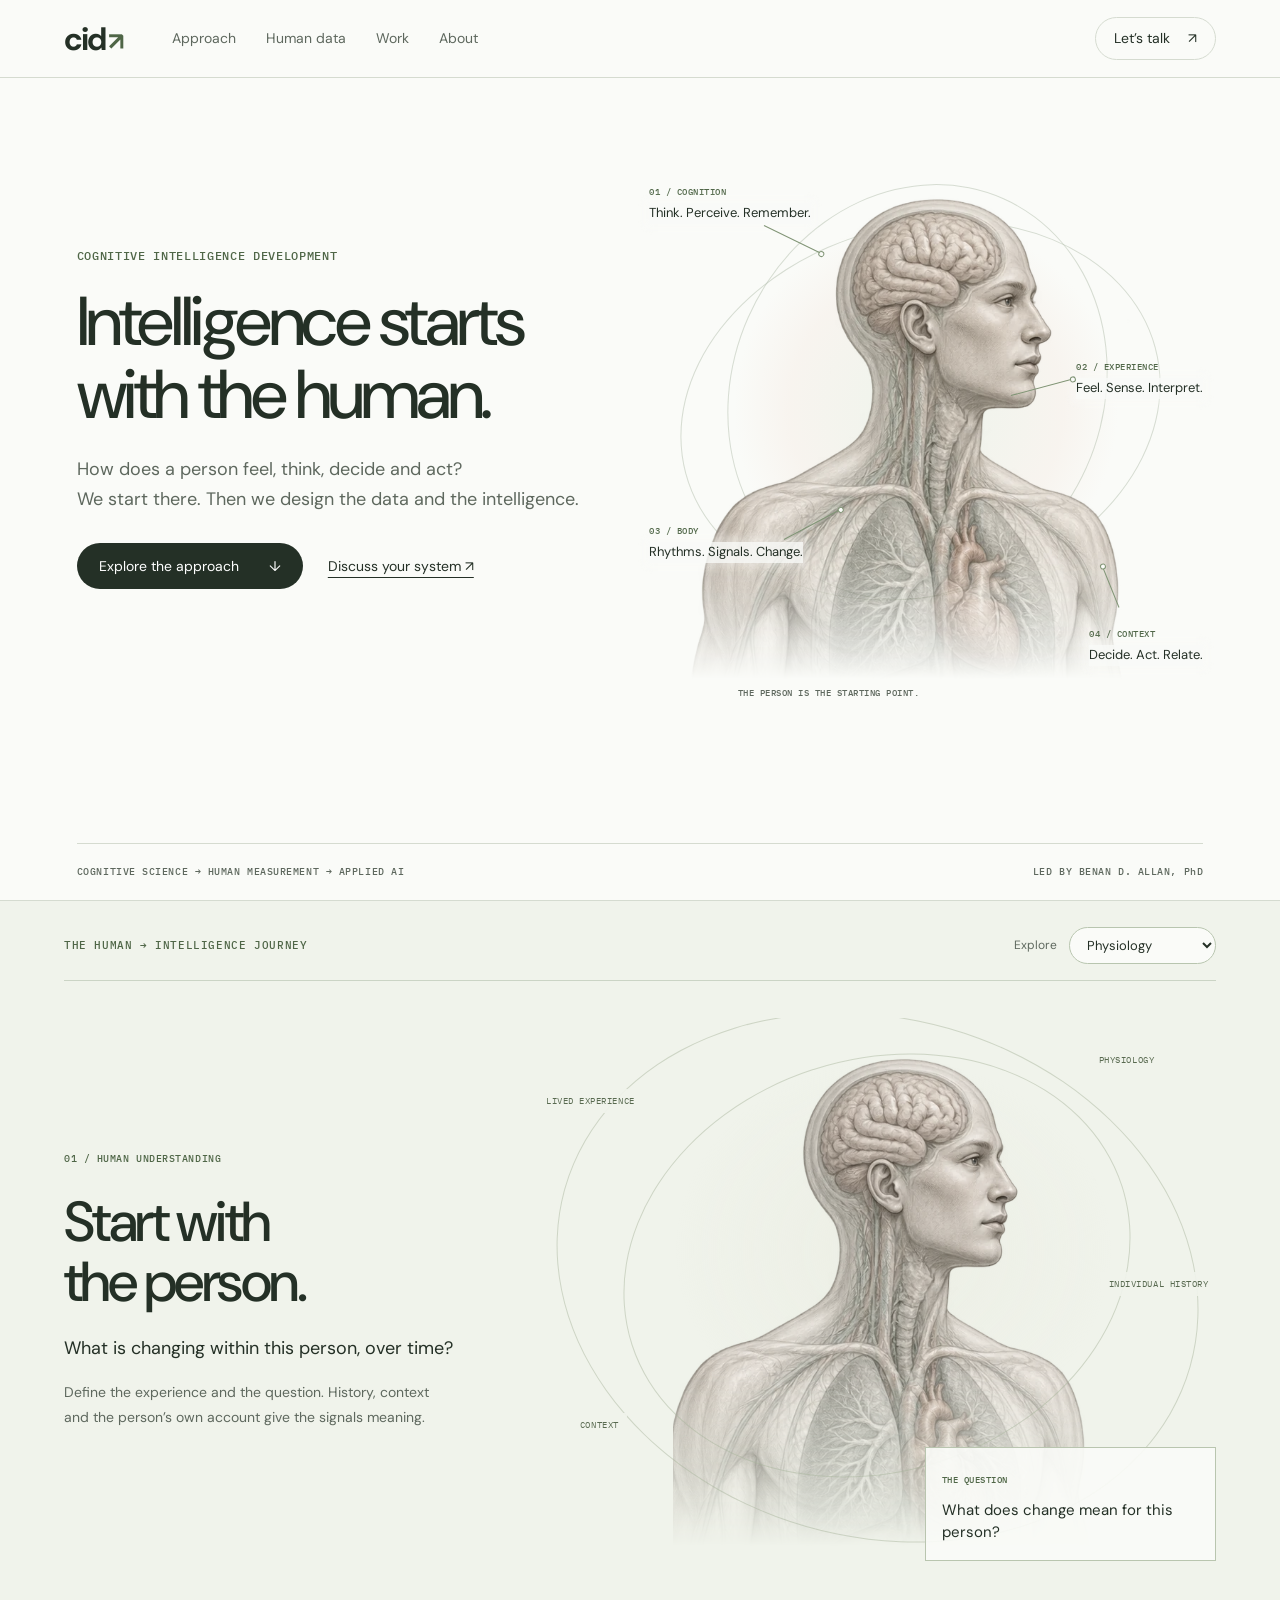
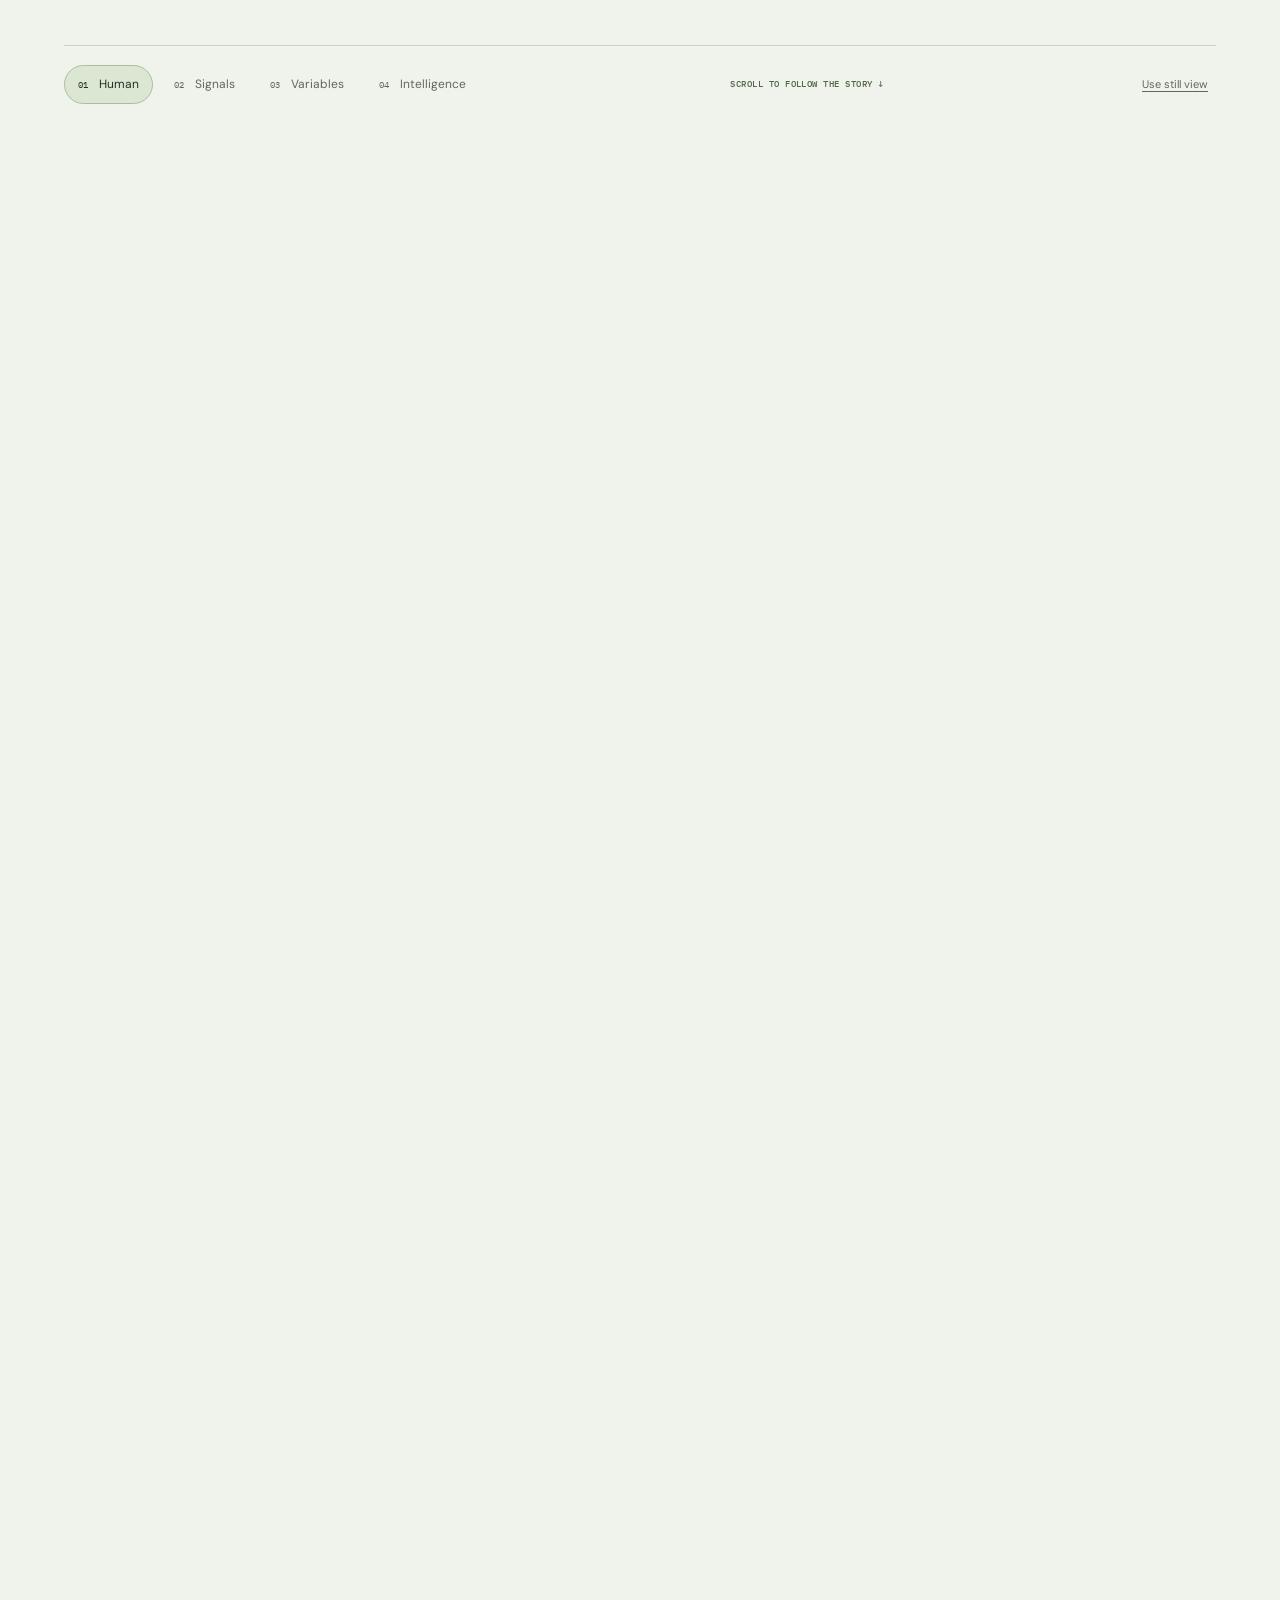
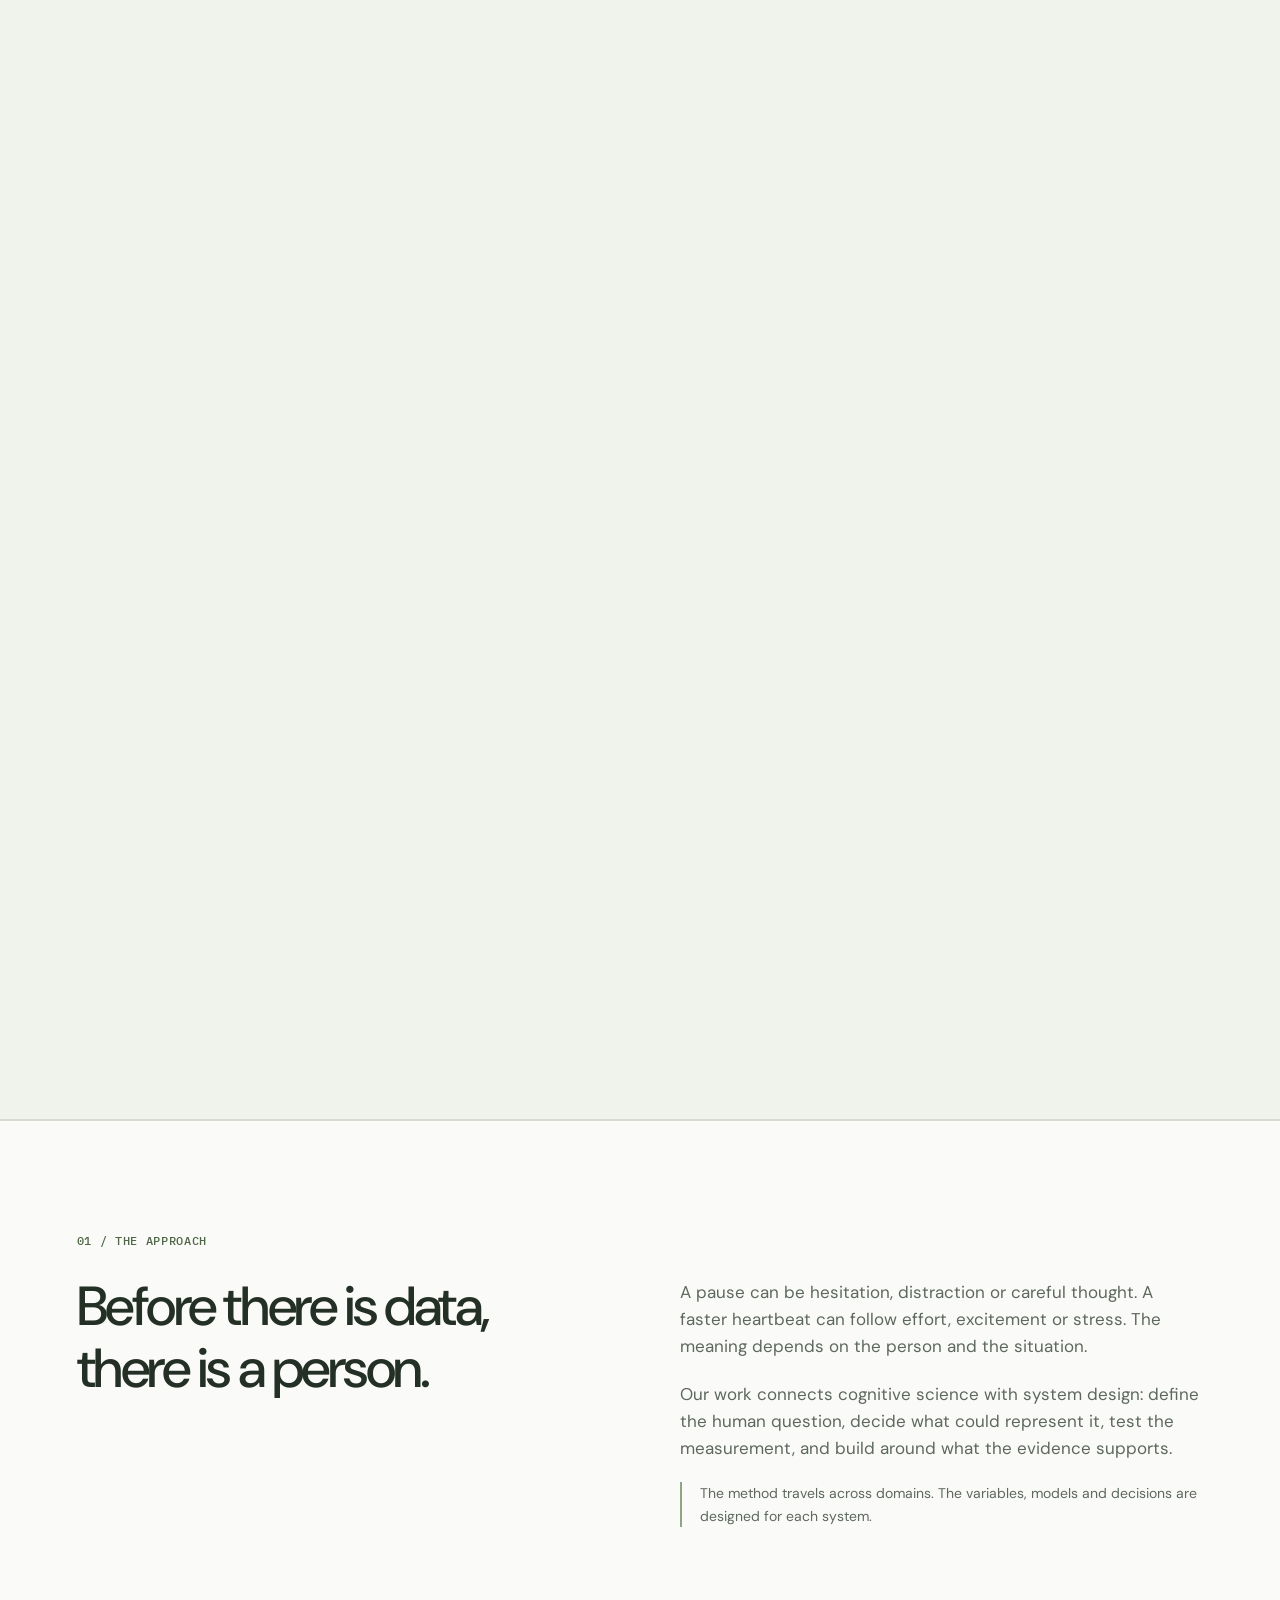
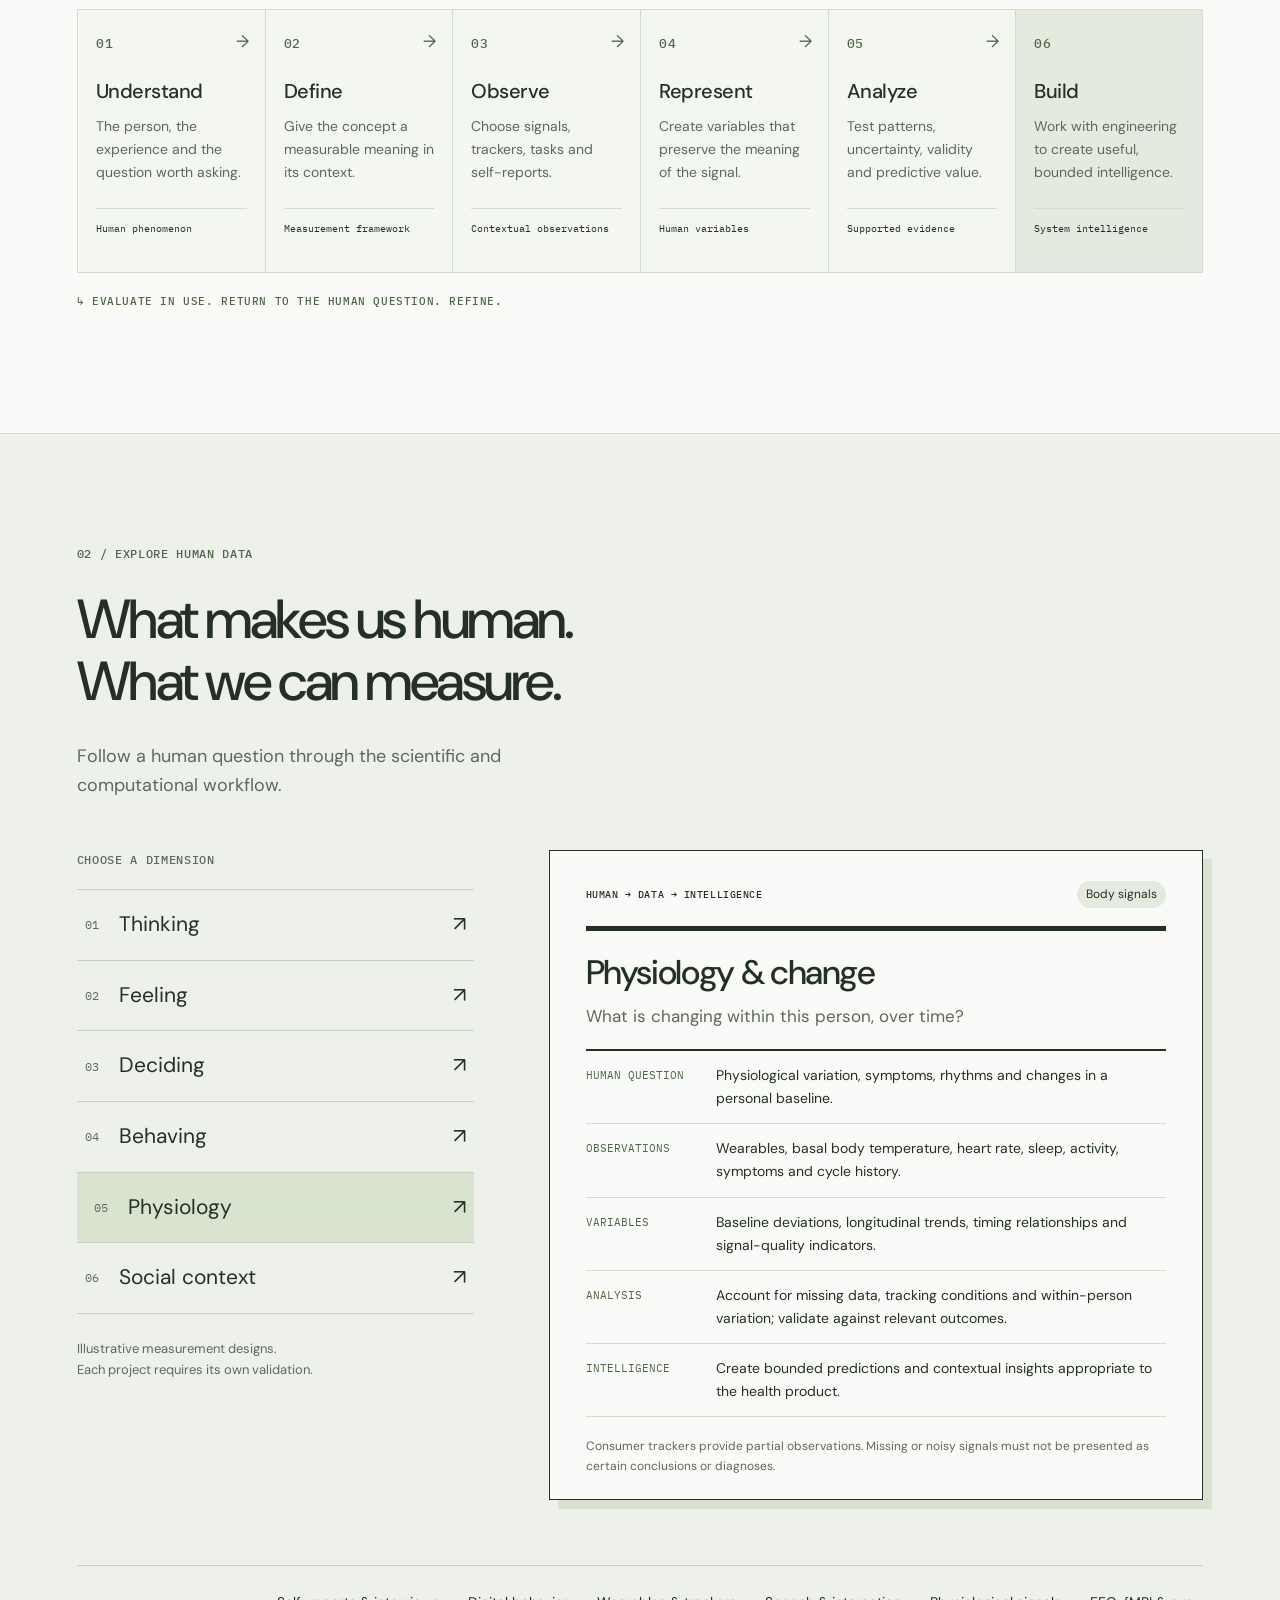
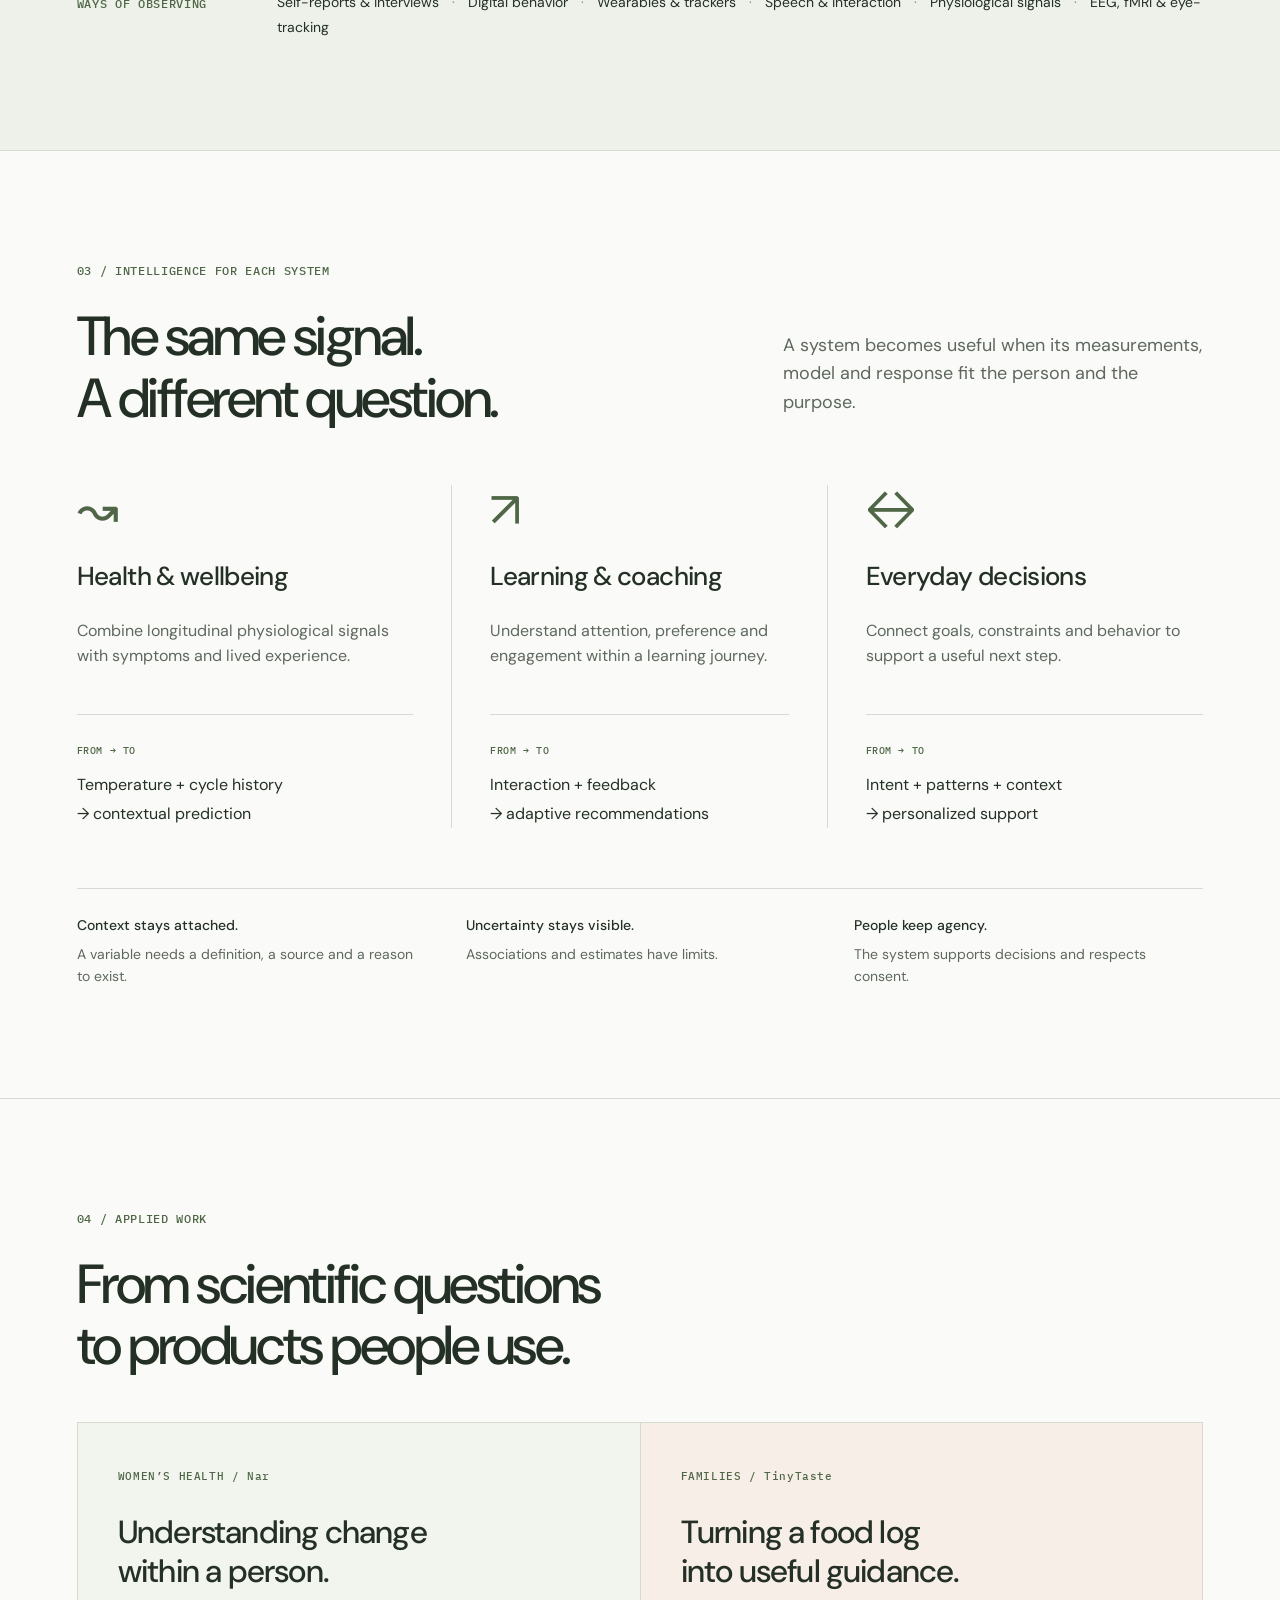
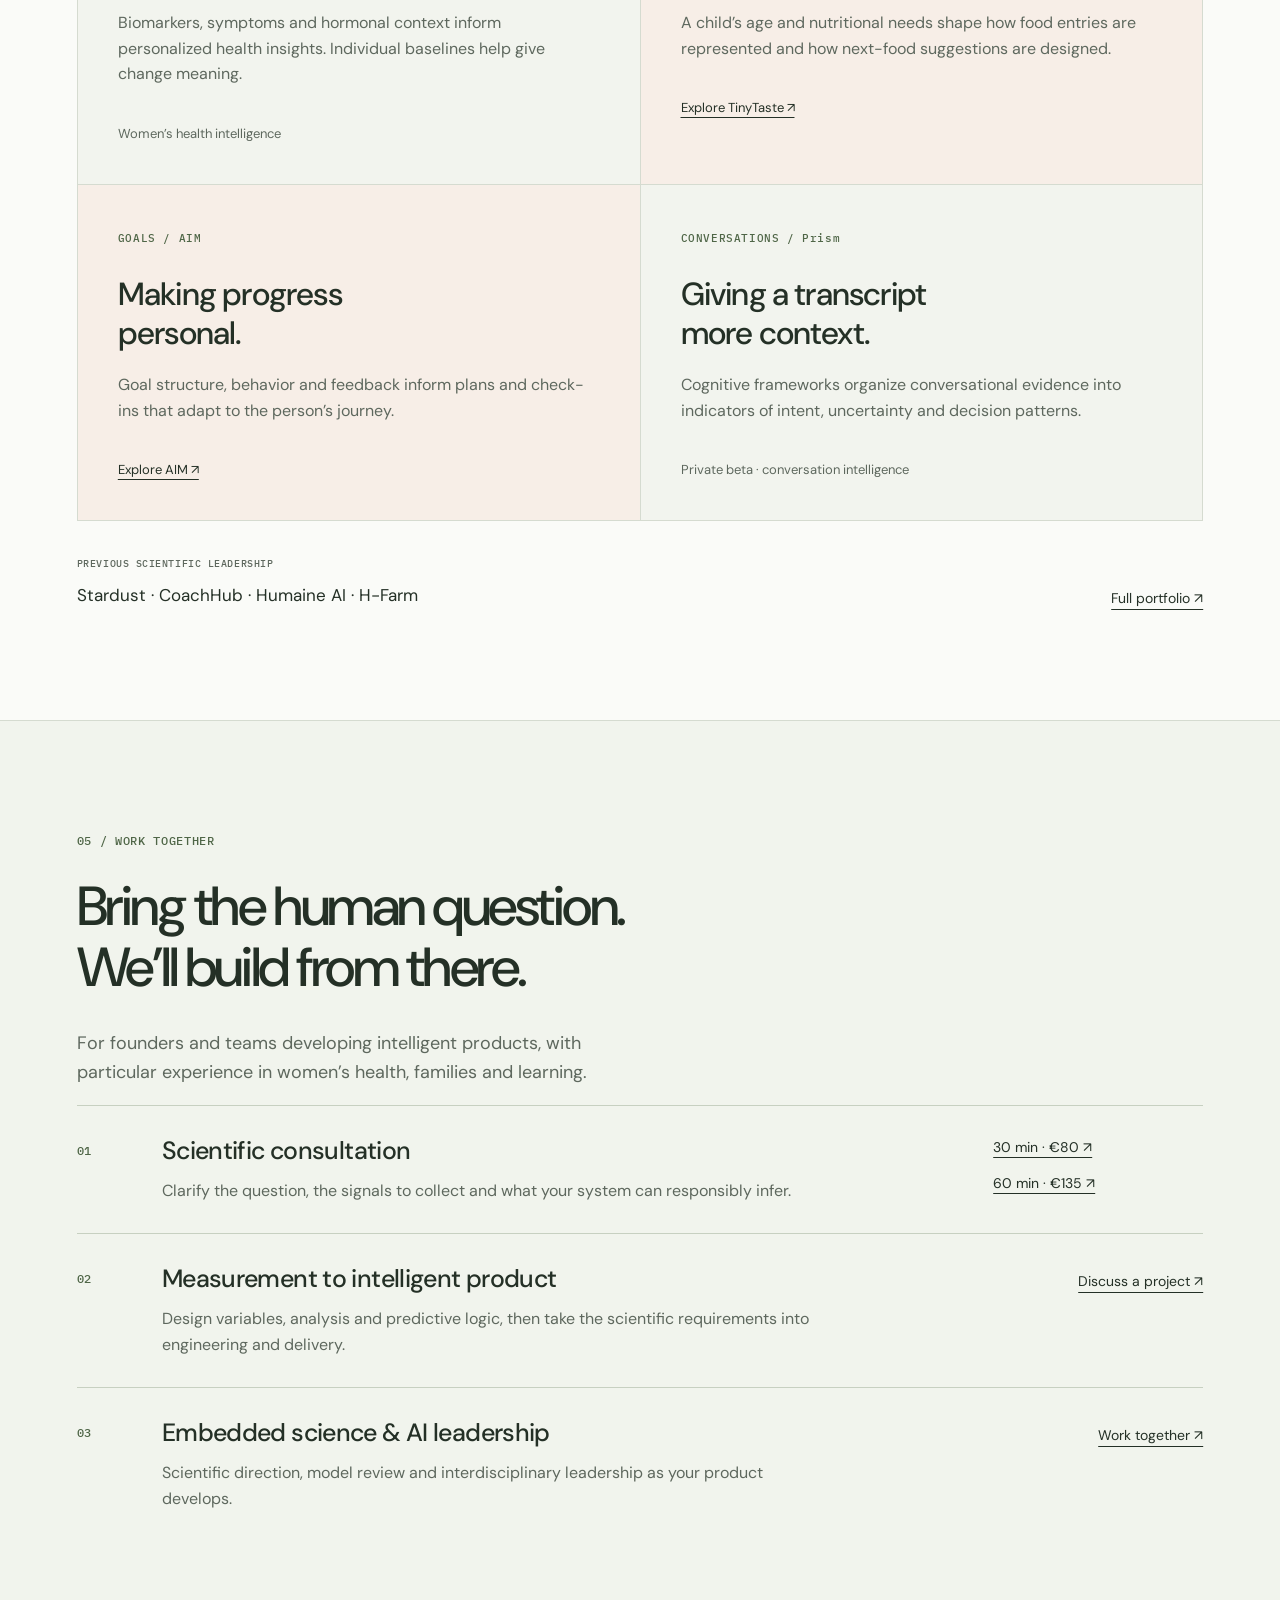
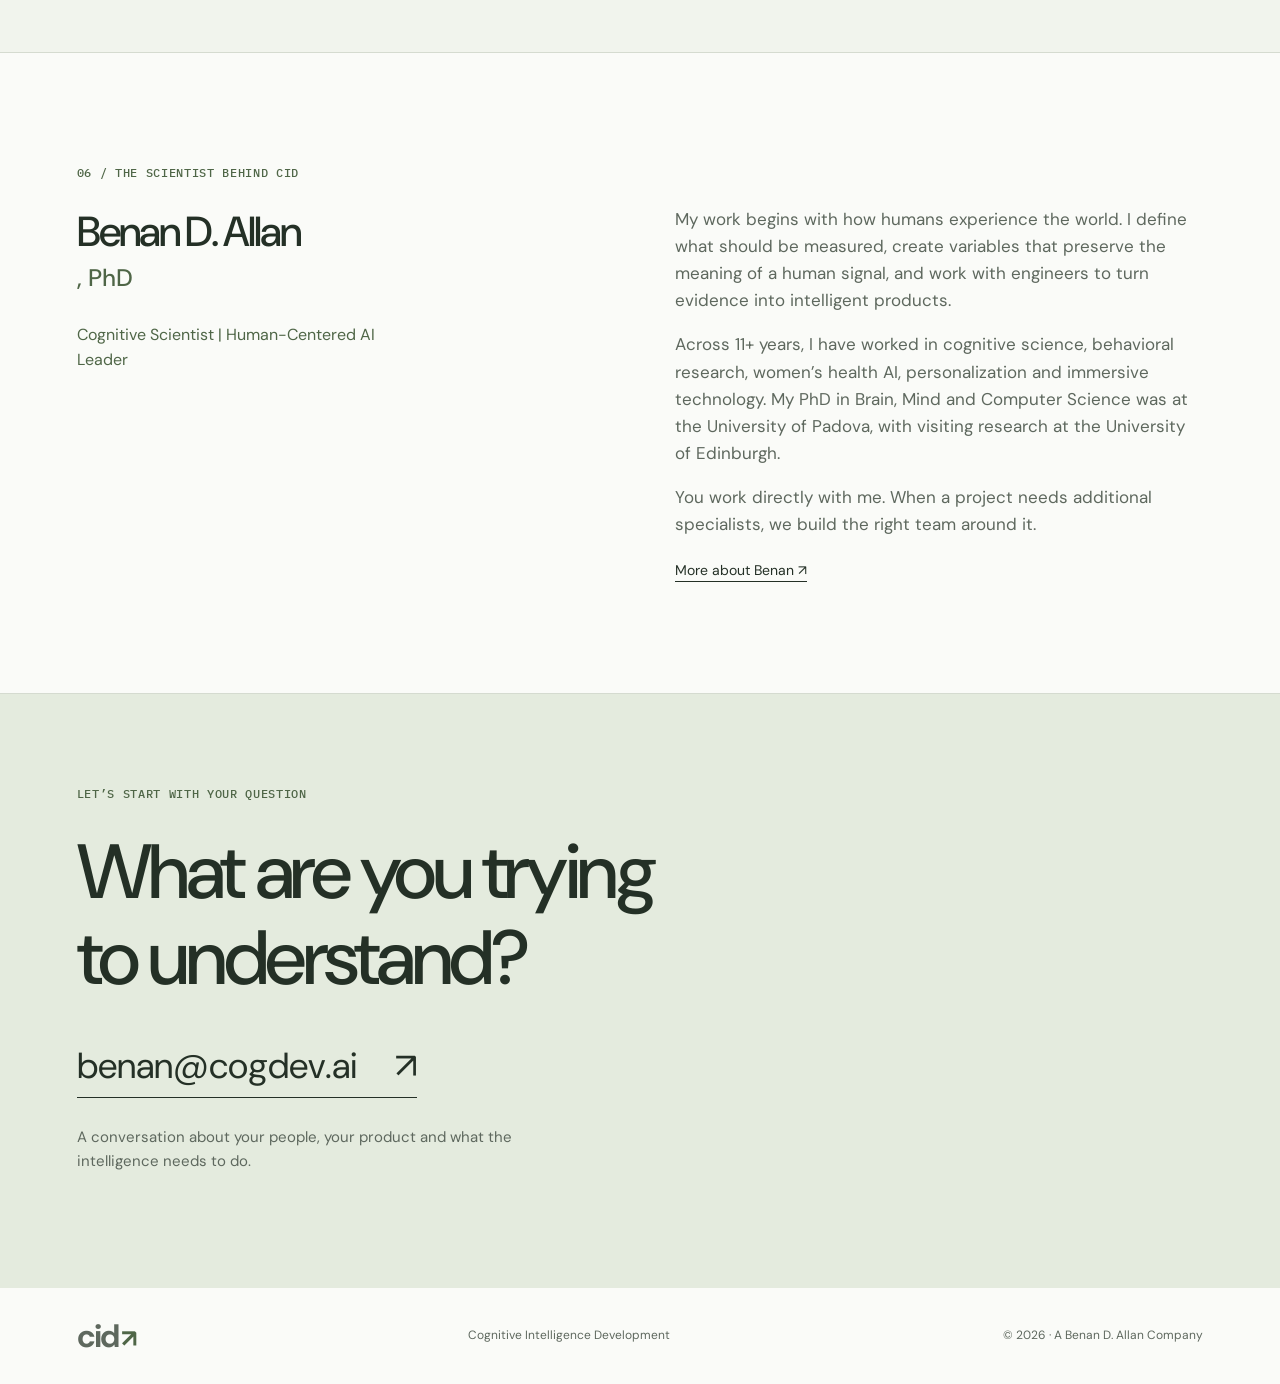
==== commit a123dac7: "Add illustrated human-to-intelligence motion story" ====
--- a/index.html
+++ b/index.html
@@ -66,21 +66,45 @@
     <link rel="preconnect" href="https://fonts.gstatic.com" crossorigin>
     <link href="https://fonts.googleapis.com/css2?family=DM+Sans:wght@400;450;500;600;700&family=IBM+Plex+Mono:wght@400;500&display=swap" rel="stylesheet">
 
-    <link rel="stylesheet" href="/cognitive.css">
+    <link rel="stylesheet" href="/cognitive.css"><link rel="stylesheet" href="/motion.css">
 </head><body>
 <a class="skip" href="#main">Skip to content</a>
 <header class="nav"><a class="brand" href="/" aria-label="Cognitive Intelligence Development home">cid<span>↗</span></a><nav aria-label="Main navigation"><a href="#approach">Approach</a><a href="#human-data">Human data</a><a href="#work">Work</a><a href="#about">About</a></nav><a class="nav-contact" href="mailto:benan@cogdev.ai">Let’s talk <span>↗</span></a></header>
 <main id="main">
 <section class="hero" aria-labelledby="hero-title">
-<div class="hero-art" aria-label="Illustration linking human thought, feeling, behavior and physiology to meaningful measurement">
-<div class="orbit orbit-one"></div><div class="orbit orbit-two"></div>
-<span class="annotation a-think">01 / THINK<br><b>Attention. Memory. Perception.</b></span><span class="annotation a-feel">02 / FEEL<br><b>Emotion. Sensation. Experience.</b></span><span class="annotation a-decide">03 / DECIDE<br><b>Intent. Values. Context.</b></span><span class="annotation a-act">04 / ACT<br><b>Behavior. Interaction. Habit.</b></span>
-<svg class="human" viewBox="0 0 380 370" role="img" aria-label="An abstract human with interconnected cognitive and bodily signals"><defs><linearGradient id="wash" x1="0" y1="0" x2="1" y2="1"><stop stop-color="#dbe7d4"/><stop offset="1" stop-color="#f1d6c9"/></linearGradient></defs><ellipse cx="190" cy="183" rx="143" ry="169" fill="url(#wash)"/><g fill="none" stroke="#485e48" stroke-width="1.5"><path d="M165 106 C142 91 144 53 168 40 C193 25 225 41 228 63 C240 67 245 83 231 88 L226 105 L213 107 L213 128 M165 105 L162 126 C127 132 115 149 109 177 L87 249 M214 127 C247 129 263 149 271 177 L294 249 M142 172 L147 251 L132 327 M238 172 L232 251 L248 327 M147 251 Q189 268 232 251 M166 128 Q190 147 211 128"/><path d="M164 70 C156 54 178 43 188 53 C200 41 218 52 216 65 C226 79 208 90 200 85 C188 97 172 86 174 75 C163 87 151 76 164 70Z M183 53 Q175 65 187 74 M203 54 Q196 67 210 73 M189 74 L195 85"/><path d="M177 177 C160 157 148 180 171 197 L188 211 C222 190 229 172 214 166 C205 160 196 167 194 174 C187 165 177 165 177 177Z"/><path d="M146 225 Q172 205 192 226 T231 224" stroke-dasharray="4 5"/><path d="M188 87 L188 156 M190 211 L190 256" stroke-dasharray="3 5"/></g><g fill="#f8faf5" stroke="#485e48"><circle cx="189" cy="73" r="5"/><circle cx="190" cy="186" r="5"/><circle cx="269" cy="184" r="5"/><circle cx="145" cy="254" r="5"/></g><g stroke="#6c7e65" fill="none"><path d="M189 73 L271 47 L365 47 M190 186 L69 151 L6 151 M269 184 L315 207 L378 207 M145 254 L73 308 L4 308"/></g></svg>
-<div class="sample-label"><span class="mono">HUMAN DATA / FIELD NOTES</span><strong>Meaning before<br>measurement.</strong><div><span>Signal</span><span>+ context</span></div><div><span>Variable</span><span>+ validity</span></div><div><span>Intelligence</span><span>+ purpose</span></div></div>
+<div class="hero-art editorial-human" aria-label="Anatomical illustration and six dimensions of human experience">
+<div class="human-halo"></div><div class="human-orbit orbit-a"></div><div class="human-orbit orbit-b"></div>
+<div class="anatomy-frame"><img src="/assets/human-anatomy.webp" width="1024" height="1536" fetchpriority="high" alt="Editorial anatomical illustration of a person, with brain, lungs, heart and nervous system visible"></div>
+<div class="human-note hn-one"><span class="mono">01 / COGNITION</span><span>Think. Perceive. Remember.</span><i></i></div>
+<div class="human-note hn-two"><span class="mono">02 / EXPERIENCE</span><span>Feel. Sense. Interpret.</span><i></i></div>
+<div class="human-note hn-three"><span class="mono">03 / BODY</span><span>Rhythms. Signals. Change.</span><i></i></div>
+<div class="human-note hn-four"><span class="mono">04 / CONTEXT</span><span>Decide. Act. Relate.</span><i></i></div>
+<span class="figure-caption mono">THE PERSON IS THE STARTING POINT.</span>
 </div>
 <div class="hero-copy"><p class="eyebrow">COGNITIVE INTELLIGENCE DEVELOPMENT</p><h1 id="hero-title">Intelligence starts<br>with the human.</h1><p>How does a person feel, think, decide and act?<br>We start there. Then we design the data and the intelligence.</p><div class="hero-actions"><a class="button" href="#approach">Explore the approach <span>↓</span></a><a class="text-link" href="mailto:benan@cogdev.ai">Discuss your system ↗</a></div></div>
 <div class="hero-bottom mono"><span>COGNITIVE SCIENCE → HUMAN MEASUREMENT → APPLIED AI</span><span>LED BY BENAN D. ALLAN, PhD</span></div>
 </section>
+<section class="motion-story" id="journey" aria-labelledby="journey-title">
+<div class="story-sticky">
+<div class="story-toolbar"><p class="eyebrow" id="journey-title">THE HUMAN → INTELLIGENCE JOURNEY</p><label class="route-label" for="story-route">Explore <select id="story-route" aria-label="Choose a human dimension"><option value="physiology">Physiology</option><option value="thinking">Thinking</option><option value="feeling">Feeling</option><option value="deciding">Deciding</option><option value="behaving">Behavior</option><option value="context">Social context</option></select></label></div>
+<div class="story-main"><div class="story-narrative">
+<div class="story-chapter chapter-active" data-chapter="0"><span class="chapter-count mono">01 / HUMAN UNDERSTANDING</span><h2>Start with<br> the person.</h2><p id="route-human">What is changing within this person, over time?</p><p class="chapter-detail">Define the experience and the question. History, context and the person’s own account give the signals meaning.</p></div>
+<div class="story-chapter" data-chapter="1"><span class="chapter-count mono">02 / OBSERVATION</span><h2>Choose what<br> to observe.</h2><p>Signals are selected because they might help answer the human question.</p><p class="chapter-detail">Trackers, tasks and self-reports provide different views. We decide what to collect, when, and under which conditions.</p></div>
+<div class="story-chapter" data-chapter="2"><span class="chapter-count mono">03 / MEASUREMENT & ANALYSIS</span><h2>Give the data<br> meaning.</h2><p>An observation becomes a useful variable through definition and validation.</p><p class="chapter-detail">Keep context attached. Compare patterns, account for missing information, and test what the measurement can support.</p></div>
+<div class="story-chapter" data-chapter="3"><span class="chapter-count mono">04 / SYSTEM INTELLIGENCE</span><h2>Build around<br> the evidence.</h2><p id="route-outcome">Contextual insights that account for a person’s baseline.</p><p class="chapter-detail">Translate the scientific logic into a product with engineering. Keep uncertainty visible and evaluate the experience in use.</p></div>
+</div>
+<div class="story-visual" role="img" aria-label="Animated illustration showing a person’s signals becoming defined variables and contextual product intelligence">
+<div class="scene-figure"><div class="figure-aura"></div><img src="/assets/human-anatomy.webp" width="1024" height="1536" alt=""></div>
+<div class="scene-layer scene-human" data-scene="0"><div class="person-ring ring-inner"></div><div class="person-ring ring-outer"></div><span class="person-tag pt-one">LIVED EXPERIENCE</span><span class="person-tag pt-two">INDIVIDUAL HISTORY</span><span class="person-tag pt-three">CONTEXT</span><span class="person-tag pt-four" id="route-tag">PHYSIOLOGY</span><div class="human-origin"><span class="mono">THE QUESTION</span><p id="route-question">What does change mean for this person?</p></div></div>
+<div class="scene-layer scene-signals" data-scene="1"><svg class="signal-connectors" viewBox="0 0 660 500" preserveAspectRatio="none" aria-hidden="true"><path d="M195 93 C300 93 270 80 365 80"/><path d="M197 245 C300 245 270 242 365 242"/><path d="M174 361 C290 361 270 405 365 405"/><circle cx="195" cy="93" r="4"/><circle cx="197" cy="245" r="4"/><circle cx="174" cy="361" r="4"/></svg>
+<article class="signal-card signal-0"><span class="mono">OBSERVATION 01</span><h3 id="signal-name-0">Signal</h3><svg viewBox="0 0 210 52" aria-hidden="true"><path class="wave-base" d="M0 30 H210"/><path class="trace" d="M0 29 L14 29 L23 24 L31 30 L42 27 L54 27 L65 12 L75 38 L85 25 L95 29 L109 27 L119 22 L130 30 L140 26 L153 28 L163 18 L174 31 L187 25 L199 28 L210 27"/></svg><div class="report-glyph" aria-hidden="true"><span>“</span><i>Reported experience</i></div><span class="signal-foot" id="signal-foot-0">Context attached</span></article><article class="signal-card signal-1"><span class="mono">OBSERVATION 02</span><h3 id="signal-name-1">Signal</h3><svg viewBox="0 0 210 52" aria-hidden="true"><path class="wave-base" d="M0 39 H210"/><path class="trace" d="M0 38 C25 42 33 19 52 27 S74 45 91 28 S112 17 133 25 S161 33 176 17 S199 6 210 9"/><circle cx="176" cy="17" r="4"/></svg><div class="report-glyph" aria-hidden="true"><span>“</span><i>Reported experience</i></div><span class="signal-foot" id="signal-foot-1">Context attached</span></article><article class="signal-card signal-2"><span class="mono">OBSERVATION 03</span><h3 id="signal-name-2">Signal</h3><svg viewBox="0 0 210 52" aria-hidden="true"><path class="wave-base" d="M0 30 H210"/><path class="trace" d="M0 29 L14 29 L23 24 L31 30 L42 27 L54 27 L65 12 L75 38 L85 25 L95 29 L109 27 L119 22 L130 30 L140 26 L153 28 L163 18 L174 31 L187 25 L199 28 L210 27"/></svg><div class="report-glyph" aria-hidden="true"><span>“</span><i>Reported experience</i></div><span class="signal-foot" id="signal-foot-2">Context attached</span></article><span class="scene-caption mono">OBSERVATIONS ≠ CONCLUSIONS</span></div>
+<div class="scene-layer scene-variables" data-scene="2"><svg class="variable-connectors" viewBox="0 0 660 500" preserveAspectRatio="none" aria-hidden="true"><path d="M135 105 L330 105 L330 155 L505 155"/><path d="M135 255 L280 255 L280 205 L505 205"/><path d="M135 405 L350 405 L350 250 L505 250"/></svg>
+<article class="variable-card variable-0"><span class="mono">VARIABLE 01</span><h3 id="variable-name-0">Within-person change</h3><p id="variable-detail-0">Defined in context</p></article><article class="variable-card variable-1"><span class="mono">VARIABLE 02</span><h3 id="variable-name-1">Within-person change</h3><p id="variable-detail-1">Defined in context</p></article><article class="variable-card variable-2"><span class="mono">VARIABLE 03</span><h3 id="variable-name-2">Within-person change</h3><p id="variable-detail-2">Defined in context</p></article><div class="validation-node"><svg viewBox="0 0 160 160" aria-hidden="true"><circle class="scan-ring" cx="80" cy="80" r="66"/><circle cx="80" cy="80" r="46"/><path d="M60 81 L75 96 L103 64"/></svg><strong>Validate</strong><span>Reliability · context<br> uncertainty</span></div><span class="scene-caption mono">MEANING + DEFINITION + EVIDENCE</span></div>
+<div class="scene-layer scene-intelligence" data-scene="3"><svg class="intelligence-network" viewBox="0 0 660 500" aria-hidden="true"><g class="network-links"><path d="M90 140 L190 82 L285 180 L190 290 L90 140 M90 140 L190 290 M190 82 L190 290 M285 180 L385 180 M190 290 L285 180"/><path class="network-flow" d="M90 140 L190 82 L285 180 L385 180"/><path class="network-flow flow-second" d="M90 140 L190 290 L285 180 L385 180"/></g><g class="network-nodes"><circle cx="90" cy="140" r="16"/><circle cx="190" cy="82" r="11"/><circle cx="190" cy="290" r="11"/><circle cx="285" cy="180" r="18"/></g><text x="190" y="360" text-anchor="middle">SCIENTIFIC LOGIC</text><text x="190" y="382" text-anchor="middle">+ ENGINEERING</text></svg>
+<article class="product-card"><div class="product-head"><span class="mono">SYSTEM OUTPUT</span><span class="product-mark">↗</span></div><span class="product-domain" id="product-domain">HEALTH & WELLBEING</span><h3 id="product-title">A personal<br> pattern.</h3><svg class="output-chart" viewBox="0 0 250 95" aria-label="Illustrative pattern with an uncertainty band"><path class="chart-band" d="M0 77 C30 80 45 38 75 53 S119 71 145 36 S191 54 216 22 L250 5 L250 40 C226 62 215 54 192 71 S161 45 146 65 S109 101 78 80 S46 90 0 92Z"/><path class="trace" d="M0 84 C30 86 45 64 75 67 S120 87 145 51 S191 67 216 41 L250 22"/></svg><p id="product-description">Interpret change relative to the individual, with tracking context and uncertainty.</p><div class="output-foot"><span>Evidence informs.</span><span>People decide.</span></div></article><span class="scene-caption mono">ILLUSTRATIVE OUTPUT · VALIDATE IN USE ↺</span></div>
+</div></div>
+<div class="story-bottom"><div class="chapter-controls" aria-label="Journey stages"><button type="button" data-story-step="0" aria-pressed="true"><span>01</span> Human</button><button type="button" data-story-step="1" aria-pressed="false"><span>02</span> Signals</button><button type="button" data-story-step="2" aria-pressed="false"><span>03</span> Variables</button><button type="button" data-story-step="3" aria-pressed="false"><span>04</span> Intelligence</button></div><span class="scroll-prompt mono">SCROLL TO FOLLOW THE STORY ↓</span><button class="pause-motion" type="button" aria-pressed="false">Use still view</button></div>
+</div></section>
 <section class="section intro" id="approach"><div class="section-heading"><p class="eyebrow">01 / THE APPROACH</p><h2>Before there is data,<br>there is a person.</h2></div><div class="intro-copy"><p>A pause can be hesitation, distraction or careful thought. A faster heartbeat can follow effort, excitement or stress. The meaning depends on the person and the situation.</p><p>Our work connects cognitive science with system design: define the human question, decide what could represent it, test the measurement, and build around what the evidence supports.</p><p class="small-note">The method travels across domains. The variables, models and decisions are designed for each system.</p></div>
 <div class="process" aria-label="Six stages from human understanding to intelligent products">
 <article><span class="mono">01</span><h3>Understand</h3><p>The person, the experience and the question worth asking.</p><span class="process-output">Human phenomenon</span></article>
@@ -98,4 +122,4 @@
 <section class="section services" id="services"><p class="eyebrow">05 / WORK TOGETHER</p><div class="section-heading"><h2>Bring the human question.<br>We’ll build from there.</h2><p>For founders and teams developing intelligent products, with particular experience in women’s health, families and learning.</p></div><div class="service-row"><span class="mono">01</span><div><h3>Scientific consultation</h3><p>Clarify the question, the signals to collect and what your system can responsibly infer.</p></div><div class="booking"><a href="https://calendly.com/benan-cogdev/30min" target="_blank" rel="noopener">30 min · €80 ↗</a><a href="https://calendly.com/benan-cogdev/30-minute-meeting-clone" target="_blank" rel="noopener">60 min · €135 ↗</a></div></div><div class="service-row"><span class="mono">02</span><div><h3>Measurement to intelligent product</h3><p>Design variables, analysis and predictive logic, then take the scientific requirements into engineering and delivery.</p></div><a class="text-link" href="mailto:benan@cogdev.ai?subject=CID%20my%20AI%20project">Discuss a project ↗</a></div><div class="service-row"><span class="mono">03</span><div><h3>Embedded science & AI leadership</h3><p>Scientific direction, model review and interdisciplinary leadership as your product develops.</p></div><a class="text-link" href="mailto:benan@cogdev.ai?subject=CID%20Ongoing%20tech%20leadership">Work together ↗</a></div></section>
 <section class="section about" id="about"><div><p class="eyebrow">06 / THE SCIENTIST BEHIND CID</p><h2>Benan D. Allan<span>, PhD</span></h2><p class="about-title">Cognitive Scientist | Human-Centered AI Leader</p></div><div><p>My work begins with how humans experience the world. I define what should be measured, create variables that preserve the meaning of a human signal, and work with engineers to turn evidence into intelligent products.</p><p>Across 11+ years, I have worked in cognitive science, behavioral research, women’s health AI, personalization and immersive technology. My PhD in Brain, Mind and Computer Science was at the University of Padova, with visiting research at the University of Edinburgh.</p><p>You work directly with me. When a project needs additional specialists, we build the right team around it.</p><a class="text-link" href="https://www.benandemir.com" target="_blank" rel="noopener">More about Benan ↗</a></div></section>
 <section class="contact"><p class="eyebrow">LET’S START WITH YOUR QUESTION</p><h2>What are you trying<br>to understand?</h2><a href="mailto:benan@cogdev.ai?subject=CID%20my%20AI%20project">benan@cogdev.ai <span>↗</span></a><p>A conversation about your people, your product and what the intelligence needs to do.</p></section>
-</main><footer><a class="brand" href="/">cid<span>↗</span></a><span>Cognitive Intelligence Development</span><span>© <span id="year">2026</span> · A Benan D. Allan Company</span></footer><script src="/cognitive.js" defer></script></body></html>+</main><footer><a class="brand" href="/">cid<span>↗</span></a><span>Cognitive Intelligence Development</span><span>© <span id="year">2026</span> · A Benan D. Allan Company</span></footer><script src="/cognitive.js" defer></script><script src="/motion.js" defer></script></body></html>
--- a/motion.css
+++ b/motion.css
@@ -0,0 +1,28 @@
+/* Human illustration and scroll-driven scientific narrative. */
+.hero{display:grid;grid-template-columns:1fr 1.05fr;align-items:center;padding:55px 6% 0;min-height:calc(100svh - 78px);column-gap:45px}.hero-copy{grid-column:1;grid-row:1;text-align:left;margin:0 0 35px;max-width:660px}.hero-copy h1{font-size:clamp(48px,5.4vw,80px);font-weight:450}.hero-copy>p:not(.eyebrow){font-size:18px;max-width:520px}.hero-actions{justify-content:flex-start;gap:25px}.hero .hero-bottom{grid-column:1/-1;width:100%;align-self:end;margin-top:32px}.editorial-human{grid-column:2;grid-row:1;height:530px;max-width:610px;margin:0;width:100%;position:relative;isolation:isolate}.anatomy-frame{position:absolute;inset:0 6% 4%;overflow:hidden;mask-image:linear-gradient(#000 75%,transparent 100%)}.anatomy-frame img{position:absolute;width:100%;height:auto;top:-8%;left:0;filter:saturate(.7);animation:anatomy-breathe 10s ease-in-out infinite}.human-halo{position:absolute;top:45px;left:15%;width:70%;aspect-ratio:1;border-radius:50%;background:radial-gradient(circle,#e5eadc66 20%,#f0ddd13b 50%,transparent 70%)}.human-orbit{position:absolute;border:1px solid #adbaa77a;border-radius:50%;pointer-events:none}.orbit-a{width:88%;height:70%;top:55px;left:5%;transform:rotate(-15deg);animation:orbit-breathe 15s ease-in-out infinite}.orbit-b{width:67%;height:80%;top:10px;left:15%;transform:rotate(24deg)}.human-note{position:absolute;z-index:2;display:flex;flex-direction:column;gap:4px;font-size:13px;max-width:205px}.human-note .mono{font-size:9px;color:var(--sage-deep)}.human-note>span:last-of-type{background:#fafbf8d9;box-shadow:0 0 8px 5px #fafbf866}.human-note i{height:1px;width:65px;background:#819576;position:absolute;transform-origin:left}.human-note i:after{content:'';width:4px;height:4px;border:1px solid #819576;border-radius:50%;position:absolute;right:-2px;top:-2px;background:var(--paper)}.hn-one{top:15px;left:0;animation:note-float 9s ease-in-out infinite}.hn-one i{top:40px;left:115px;transform:rotate(26deg)}.hn-two{top:190px;right:0;animation:note-float 10s -3s ease-in-out infinite}.hn-two i{top:35px;left:-65px;transform:rotate(-15deg)}.hn-three{top:354px;left:0;animation:note-float 11s -2s ease-in-out infinite}.hn-three i{top:15px;left:135px;transform:rotate(-28deg)}.hn-four{bottom:34px;right:0;animation:note-float 12s -4s ease-in-out infinite}.hn-four i{top:-20px;left:30px;transform:rotate(-112deg);width:45px}.figure-caption{position:absolute;bottom:0;left:16%;font-size:9px;color:var(--muted)}
+.motion-story{display:none}.motion-ready .motion-story{display:block;height:380svh;position:relative;background:#f0f3eb;border-top:1px solid var(--line);border-bottom:1px solid var(--line);scroll-margin-top:78px}.story-sticky{position:sticky;top:78px;height:calc(100svh - 78px);min-height:540px;max-height:1100px;display:flex;flex-direction:column;padding:26px 5% 0;overflow:hidden}.story-toolbar{display:flex;justify-content:space-between;align-items:center;border-bottom:1px solid #cbd4c5;padding-bottom:16px;gap:20px}.story-toolbar .eyebrow{margin:0;font-size:11px}.route-label{display:flex;align-items:center;gap:12px;font-size:12px;color:var(--muted)}.route-label select{font:inherit;font-size:13px;min-width:142px;cursor:pointer;background:var(--paper);border:1px solid #b8c5af;border-radius:25px;padding:8px 28px 8px 13px;color:var(--ink)}.story-main{display:grid;grid-template-columns:.85fr 1.3fr;gap:30px;flex:1;min-height:0;align-items:center}.story-narrative{position:relative;height:340px;min-width:0}.story-chapter{position:absolute;inset:0;opacity:0;visibility:hidden;transform:translateY(22px);pointer-events:none;will-change:opacity,transform}.story-chapter.chapter-active{visibility:visible}.story-chapter h2{font-size:clamp(38px,4.4vw,64px);line-height:1.06;margin:22px 0;letter-spacing:-.045em}.chapter-count{font-size:10px;color:var(--sage-deep)}.story-chapter>p{font-size:18px;max-width:390px;color:var(--ink);margin-bottom:18px;line-height:1.6}.story-chapter .chapter-detail{font-size:14px;color:var(--muted);max-width:390px;line-height:1.75}.story-visual{height:100%;max-height:590px;min-height:390px;position:relative;isolation:isolate;min-width:0}.scene-figure{position:absolute;top:2%;left:22%;width:54%;height:93%;overflow:hidden;mask-image:linear-gradient(#000 62%,transparent 94%);will-change:transform,opacity;transform-origin:40% 50%}.scene-figure img{width:100%;height:auto;display:block;filter:saturate(.6);position:relative}.figure-aura{position:absolute;inset:5% 0 25%;border-radius:50%;background:radial-gradient(#e8e9dc66,transparent 70%)}.scene-layer{position:absolute;inset:0;opacity:0;visibility:hidden;pointer-events:none;will-change:opacity,transform}.scene-layer.scene-active{visibility:visible}.scene-caption{position:absolute;bottom:6%;left:0;right:0;text-align:center;font-size:9px;color:var(--muted);letter-spacing:.05em}.person-ring{position:absolute;border:1px solid #a9b69d7d;border-radius:50%;width:76%;height:70%;left:12%;top:7%;transform:rotate(-18deg)}.ring-outer{width:96%;height:88%;left:2%;top:0;transform:rotate(16deg)}.person-tag{position:absolute;font-family:var(--mono);font-size:9px;letter-spacing:.06em;padding:5px 8px;background:#f0f3ebe6;color:#596a50;animation:note-float 12s ease-in-out infinite}.pt-one{top:12%;left:0}.pt-two{top:43%;right:0;animation-delay:-3s}.pt-three{top:67%;left:5%;animation-delay:-6s}.pt-four{top:5%;right:8%;animation-delay:-8s}.human-origin{position:absolute;right:0;bottom:8%;width:43%;background:#fafbf8e8;border:1px solid #b9c5af;padding:16px}.human-origin .mono{font-size:9px;color:var(--sage-deep)}.human-origin p{font-size:15px;line-height:1.5;margin:8px 0 0}.signal-connectors,.variable-connectors{position:absolute;inset:0;width:100%;height:100%;fill:none;stroke:#8c9f7f;stroke-width:1}.signal-connectors path{stroke-dasharray:7 6;animation:line-travel 6s linear infinite}.signal-connectors circle{fill:var(--paper)}.signal-card{position:absolute;right:2%;width:44%;padding:13px 17px;background:#fafbf8;border:1px solid #b6c4ac;box-shadow:5px 5px 0 #d8e3cf66;animation:card-float 10s ease-in-out infinite;transform:rotate(2deg)}.signal-0{top:2%;right:4%;animation-delay:-1s}.signal-1{top:34%;right:0;animation-delay:-4s;transform:rotate(-2deg)}.signal-2{top:66%;right:7%;animation-delay:-7s}.signal-card>.mono{font-size:8px;letter-spacing:.05em;color:var(--sage-deep)}.signal-card h3{font-size:20px;margin:6px 0 7px}.signal-card svg{width:100%;height:36px;fill:none;stroke:#526b47;stroke-width:1.4;overflow:visible}.wave-base{stroke:#d8dfd2;stroke-width:1;stroke-dasharray:3 4}.signal-card .trace{stroke-dasharray:350;stroke-dashoffset:0;animation:trace-draw 8s ease-in-out infinite}.signal-foot{font-size:10px;color:var(--muted);display:block}.variable-connectors{stroke:#9caa90;stroke-dasharray:3 5}.variable-card{position:absolute;left:1%;width:53%;background:var(--paper);border:1px solid #acbba1;padding:17px 20px;box-shadow:5px 5px 0 #dce5d3;z-index:1}.variable-card .mono{font-size:9px;color:var(--sage-deep)}.variable-card h3{font-size:22px;margin:8px 0 6px}.variable-card p{font-size:12px;line-height:1.6;margin:0;color:var(--muted)}.variable-0{top:1%}.variable-1{top:32%;left:7%}.variable-2{top:64%;left:2%}.validation-node{position:absolute;right:0;top:24%;width:36%;text-align:center}.validation-node svg{width:90%;fill:none;stroke:#839876;stroke-width:1.2}.validation-node svg circle:last-of-type{fill:#e5ecdf}.validation-node svg path{stroke-width:2.5}.validation-node .scan-ring{stroke-dasharray:4 10;transform-origin:80px 80px;animation:scan-turn 50s linear infinite}.validation-node strong{display:block;font-size:22px;font-weight:500;margin:0 0 6px}.validation-node>span{font-size:11px;color:var(--muted);line-height:1.6;display:block}.scene-intelligence{background:radial-gradient(ellipse at 67% 50%,#e8eee37a,transparent 65%)}.intelligence-network{position:absolute;width:100%;height:100%;inset:0;fill:none;stroke:#9daf91;stroke-width:1.1}.network-nodes circle{fill:#e2eada;stroke:#779368;stroke-width:1.3}.network-nodes circle:first-child{fill:#f1ddd1}.network-flow{stroke:#617e54;stroke-dasharray:4 14;stroke-width:2;animation:line-travel 4s linear infinite}.flow-second{animation-delay:-2s}.intelligence-network text{fill:#687660;stroke:none;font:10px var(--mono);letter-spacing:1px}.product-card{position:absolute;right:0;top:10%;width:46%;max-width:310px;background:var(--paper);border:1px solid #677c5a;padding:20px;box-shadow:8px 8px 0 #d6e0cd;transform:rotate(-2deg);animation:product-float 12s ease-in-out infinite}.product-head{display:flex;align-items:center;justify-content:space-between;border-bottom:3px solid var(--ink);padding-bottom:12px;margin-bottom:15px}.product-head .mono{font-size:9px}.product-mark{font-size:25px;line-height:1;color:var(--sage-deep)}.product-domain{font-family:var(--mono);font-size:8px;color:var(--sage-deep);letter-spacing:.035em}.product-card h3{font-size:32px;letter-spacing:-.045em;line-height:1.1;margin:13px 0 10px}.product-card .output-chart{width:100%;height:76px;overflow:visible;fill:none}.chart-band{fill:#dbe7d29c}.output-chart .trace{stroke:#658256;stroke-width:1.7}.product-card>p{font-size:12px;color:var(--muted);line-height:1.65;margin:12px 0 20px}.output-foot{display:flex;flex-direction:column;gap:4px;font-size:10px;border-top:1px solid var(--line);padding-top:12px}.output-foot>span:last-child{color:var(--sage-deep)}.story-bottom{display:flex;align-items:center;justify-content:space-between;gap:20px;border-top:1px solid #cbd4c5;min-height:78px;padding:15px 0;flex-wrap:wrap}.chapter-controls{display:flex;gap:7px}.chapter-controls button{cursor:pointer;background:transparent;border:1px solid transparent;padding:9px 13px;border-radius:22px;font-size:12px;color:var(--muted);transition:background .3s,color .3s}.chapter-controls button span{font-family:var(--mono);font-size:9px;margin-right:8px}.chapter-controls button[aria-pressed=true]{background:#dce7d3;color:var(--ink);border-color:#aebb9f}.scroll-prompt{font-size:9px;color:var(--sage-deep)}.pause-motion{border:0;background:none;text-decoration:underline;text-underline-offset:3px;padding:8px;font-size:11px;color:var(--muted);cursor:pointer}.motion-story:not(.story-in-view) *,.motion-paused *{animation-play-state:paused!important}.motion-ready .data-sheet.sheet-changing{animation:sheet-arrive .45s cubic-bezier(.2,.65,.2,1)}
+@keyframes anatomy-breathe{50%{transform:translateY(-5px)}}@keyframes note-float{50%{transform:translateY(-5px)}}@keyframes orbit-breathe{50%{transform:rotate(-10deg) scale(1.02)}}@keyframes card-float{50%{translate:0 -5px}}@keyframes product-float{50%{transform:rotate(-1deg) translateY(-6px)}}@keyframes line-travel{to{stroke-dashoffset:-130}}@keyframes trace-draw{0%,15%{stroke-dashoffset:350;opacity:.5}50%,90%{stroke-dashoffset:0;opacity:1}100%{stroke-dashoffset:0;opacity:.5}}@keyframes scan-turn{to{transform:rotate(360deg)}}@keyframes sheet-arrive{from{opacity:.65;transform:translateY(5px)}to{opacity:1;transform:none}}
+/* The complete story remains inspectable without scroll choreography. */
+.motion-ready.motion-static .motion-story{height:auto}.motion-static .story-sticky{position:relative;top:0;height:690px;min-height:0}.motion-static .scroll-prompt{display:none}.motion-static .scene-layer,.motion-static .story-chapter{transition:none!important}
+@media(min-width:1600px){.hero{padding-left:max(6%,calc((100vw - 1450px)/2));padding-right:max(6%,calc((100vw - 1450px)/2))}.story-sticky{padding-left:max(5%,calc((100vw - 1400px)/2));padding-right:max(5%,calc((100vw - 1400px)/2))}}
+@media(max-height:760px) and (min-width:901px){.story-sticky{padding-top:18px;min-height:530px}.story-toolbar{padding-bottom:10px}.story-narrative{height:310px}.story-chapter h2{font-size:48px;margin:16px 0}.story-chapter>p{font-size:16px}.story-chapter .chapter-detail{font-size:13px}.story-visual{min-height:350px}.story-bottom{min-height:66px;padding:10px 0}.signal-card{padding:11px 14px}.signal-card h3{font-size:18px}.signal-card svg{height:26px}.variable-card{padding:11px 15px}.variable-card h3{font-size:18px}.variable-card p{font-size:11px}.product-card{padding:16px}.product-card h3{font-size:28px}.product-card .output-chart{height:55px}.product-card>p{font-size:11px;margin:10px 0 13px}}
+@media(max-width:1050px) and (min-width:701px){.hero{gap:20px;min-height:650px}.hero-copy h1{font-size:52px}.editorial-human{height:460px}.human-note{font-size:11px;max-width:170px}.human-note .mono{font-size:8px}.hn-three{top:320px}.hn-four{bottom:18px}.figure-caption{font-size:8px}.hero-actions{gap:20px;flex-wrap:wrap}.story-main{grid-template-columns:1fr 1.2fr;gap:20px}.story-chapter h2{font-size:42px}.story-chapter>p{font-size:16px}.story-chapter .chapter-detail{font-size:13px}.story-visual{min-height:360px}.signal-card{width:51%;padding:10px 13px}.signal-card h3{font-size:17px}.variable-card{width:58%;padding:13px 15px}.variable-card h3{font-size:19px}.validation-node{right:-2%;width:32%}.product-card{width:51%;padding:16px}.product-card h3{font-size:28px}.story-bottom{gap:8px}.chapter-controls button{padding:8px;font-size:11px}.scroll-prompt{display:none}}
+@media(max-width:700px){.hero{display:flex;flex-direction:column;padding:24px 6% 0;min-height:0;gap:0}.editorial-human{height:365px;max-width:440px;flex-shrink:0}.hero-copy{margin:12px 0 30px;text-align:center}.hero-copy h1{font-size:46px}.hero-copy>p:not(.eyebrow){font-size:16px}.hero-copy .eyebrow{font-size:9px}.hero-actions{justify-content:center;gap:18px}.hero .hero-bottom{margin-top:0}.anatomy-frame{inset:-12px 12% 5%}.anatomy-frame img{top:-1%;width:100%;left:0}.human-halo{top:20px}.human-orbit{border-color:#bbc6b380}.orbit-a{height:67%;top:45px}.orbit-b{height:75%;top:10px}.human-note{font-size:10px;max-width:135px}.human-note .mono{font-size:7px}.hn-one{top:3px;left:0}.hn-one i{top:28px;left:76px;width:45px}.hn-two{top:155px;right:-2%}.hn-two i{left:-28px;width:28px;top:23px}.hn-three{top:268px;left:-1%}.hn-three i{left:98px;top:23px;width:30px}.hn-four{bottom:24px;right:0}.hn-four i{display:none}.figure-caption{font-size:7px;left:15%;bottom:0}.motion-ready .motion-story{height:auto;scroll-margin-top:101px}.story-sticky,.motion-static .story-sticky{position:relative;top:0;height:auto;min-height:0;padding:22px 6% 0;overflow:visible}.story-toolbar{align-items:start;gap:13px;padding-bottom:18px}.story-toolbar .eyebrow{font-size:8px;max-width:138px;line-height:1.9}.route-label{font-size:0;gap:0}.route-label select{min-width:125px;max-width:155px;font-size:12px;padding:7px 22px 7px 10px}.story-main{display:flex;flex-direction:column;gap:0;align-items:stretch}.story-narrative{height:283px;margin-top:24px}.story-chapter h2{font-size:36px;margin:14px 0 17px;line-height:1.08}.story-chapter h2 br{display:none}.chapter-count{font-size:8px}.story-chapter>p{font-size:16px;margin-bottom:14px;max-width:none}.story-chapter .chapter-detail{font-size:13px;line-height:1.7;max-width:none}.story-visual{height:350px;min-height:350px;width:100%;max-width:470px;margin:0 auto}.scene-figure{top:-2%;left:20%;width:57%;height:97%;mask-image:linear-gradient(#000 65%,transparent 96%)}.person-tag{font-size:7px;padding:4px}.human-origin{width:45%;right:-1%;bottom:5%;padding:11px}.human-origin .mono{font-size:7px}.human-origin p{font-size:12px;margin-top:5px}.person-ring{border-color:#b0bea182}.scene-caption{font-size:7px;bottom:0}.signal-card{width:51%;padding:9px 11px;box-shadow:3px 3px 0 #d8e3cf66}.signal-card>.mono{font-size:7px}.signal-card h3{font-size:17px;margin:5px 0}.signal-card svg{height:24px}.signal-foot{font-size:8px}.signal-0{top:0}.signal-1{top:31%;right:0}.signal-2{top:63%}.variable-card{width:59%;padding:10px 12px;box-shadow:3px 3px 0 #dce5d3}.variable-card .mono{font-size:7px}.variable-card h3{font-size:17px;margin:5px 0}.variable-card p{font-size:10px;line-height:1.5}.variable-0{top:0}.variable-1{top:31%;left:4%}.variable-2{top:62%;left:1%}.validation-node{top:26%;right:-3%;width:37%}.validation-node strong{font-size:18px}.validation-node>span{font-size:9px}.product-card{width:53%;top:5%;right:0;padding:13px;box-shadow:5px 5px 0 #d6e0cd}.product-head{padding-bottom:8px;margin-bottom:11px}.product-head .mono{font-size:7px}.product-domain{font-size:7px}.product-card h3{font-size:25px;margin:10px 0 8px}.product-card .output-chart{height:44px}.product-card>p{font-size:10px;margin:8px 0 14px}.output-foot{font-size:8px;padding-top:8px}.product-mark{font-size:21px}.intelligence-network text{font-size:10px}.story-bottom{margin-top:22px;padding:15px 0;min-height:100px;justify-content:center;gap:10px}.chapter-controls{width:100%;justify-content:space-between;gap:2px}.chapter-controls button{display:flex;flex-direction:column;align-items:center;gap:5px;border-radius:16px;font-size:11px;padding:9px 8px;flex:1}.chapter-controls button span{font-size:8px;margin:0}.scroll-prompt{display:none}.pause-motion{font-size:10px}.story-visual *{animation-duration:12s!important}}
+@media(prefers-reduced-motion:reduce){.editorial-human *,.motion-story *{animation:none!important;transition:none!important}.hero{scroll-behavior:auto}.motion-ready .data-sheet.sheet-changing{animation:none}.story-chapter,.scene-layer{will-change:auto}}
+/* Frame the illustration as a bust, keeping the brain fully visible. */
+.anatomy-frame img{width:150%;left:-25%;top:0}
+.scene-figure img{width:165%;max-width:none;margin-left:-32.5%}
+.scene-figure{width:65%;left:17%}
+@media(max-width:700px){.anatomy-frame img{width:145%;left:-22.5%;top:0}.scene-figure{width:65%;left:17%}.scene-figure img{width:165%;margin-left:-32.5%}}
+@media(min-width:701px) and (max-width:900px){.hero-copy h1{font-size:45px}.story-chapter h2{font-size:38px}}
+.story-visual{overflow:hidden}
+@media(min-width:701px){.scene-figure{left:20%}}
+@media(max-width:700px){
+ .story-toolbar{order:0}.story-bottom{order:1;margin:12px 0 0;border-top:0;border-bottom:1px solid #cbd4c5;min-height:0;padding:0 0 12px;gap:6px}.story-main{order:2}
+ .story-narrative{height:auto;margin:25px 0 28px}.story-chapter{position:relative;inset:auto;display:none;transform:none!important}.story-chapter.chapter-active{display:block}
+ .story-sticky{padding-bottom:24px}.pause-motion{padding:3px 8px}
+}
+.report-glyph{display:none;height:36px;align-items:center;gap:12px}.report-glyph>span{font-family:Georgia,serif;font-size:40px;color:#92a784;line-height:1;padding-top:10px}.report-glyph>i{font-style:normal;font-size:10px;color:#617654}.signal-card[data-kind=report] svg{display:none}.signal-card[data-kind=report] .report-glyph{display:flex}.motion-paused .editorial-human *,.motion-paused .motion-story *{animation:none!important}.motion-paused .trace{stroke-dashoffset:0!important;opacity:1!important}.pause-motion[hidden]{display:none}
+@media(max-width:700px){.report-glyph{height:24px;gap:8px}.report-glyph>span{font-size:30px}.report-glyph>i{font-size:8px}}
+@media(max-height:760px) and (min-width:901px){.report-glyph{height:26px}}
+.motion-ready .motion-story{scroll-margin-top:0;overflow-anchor:none}
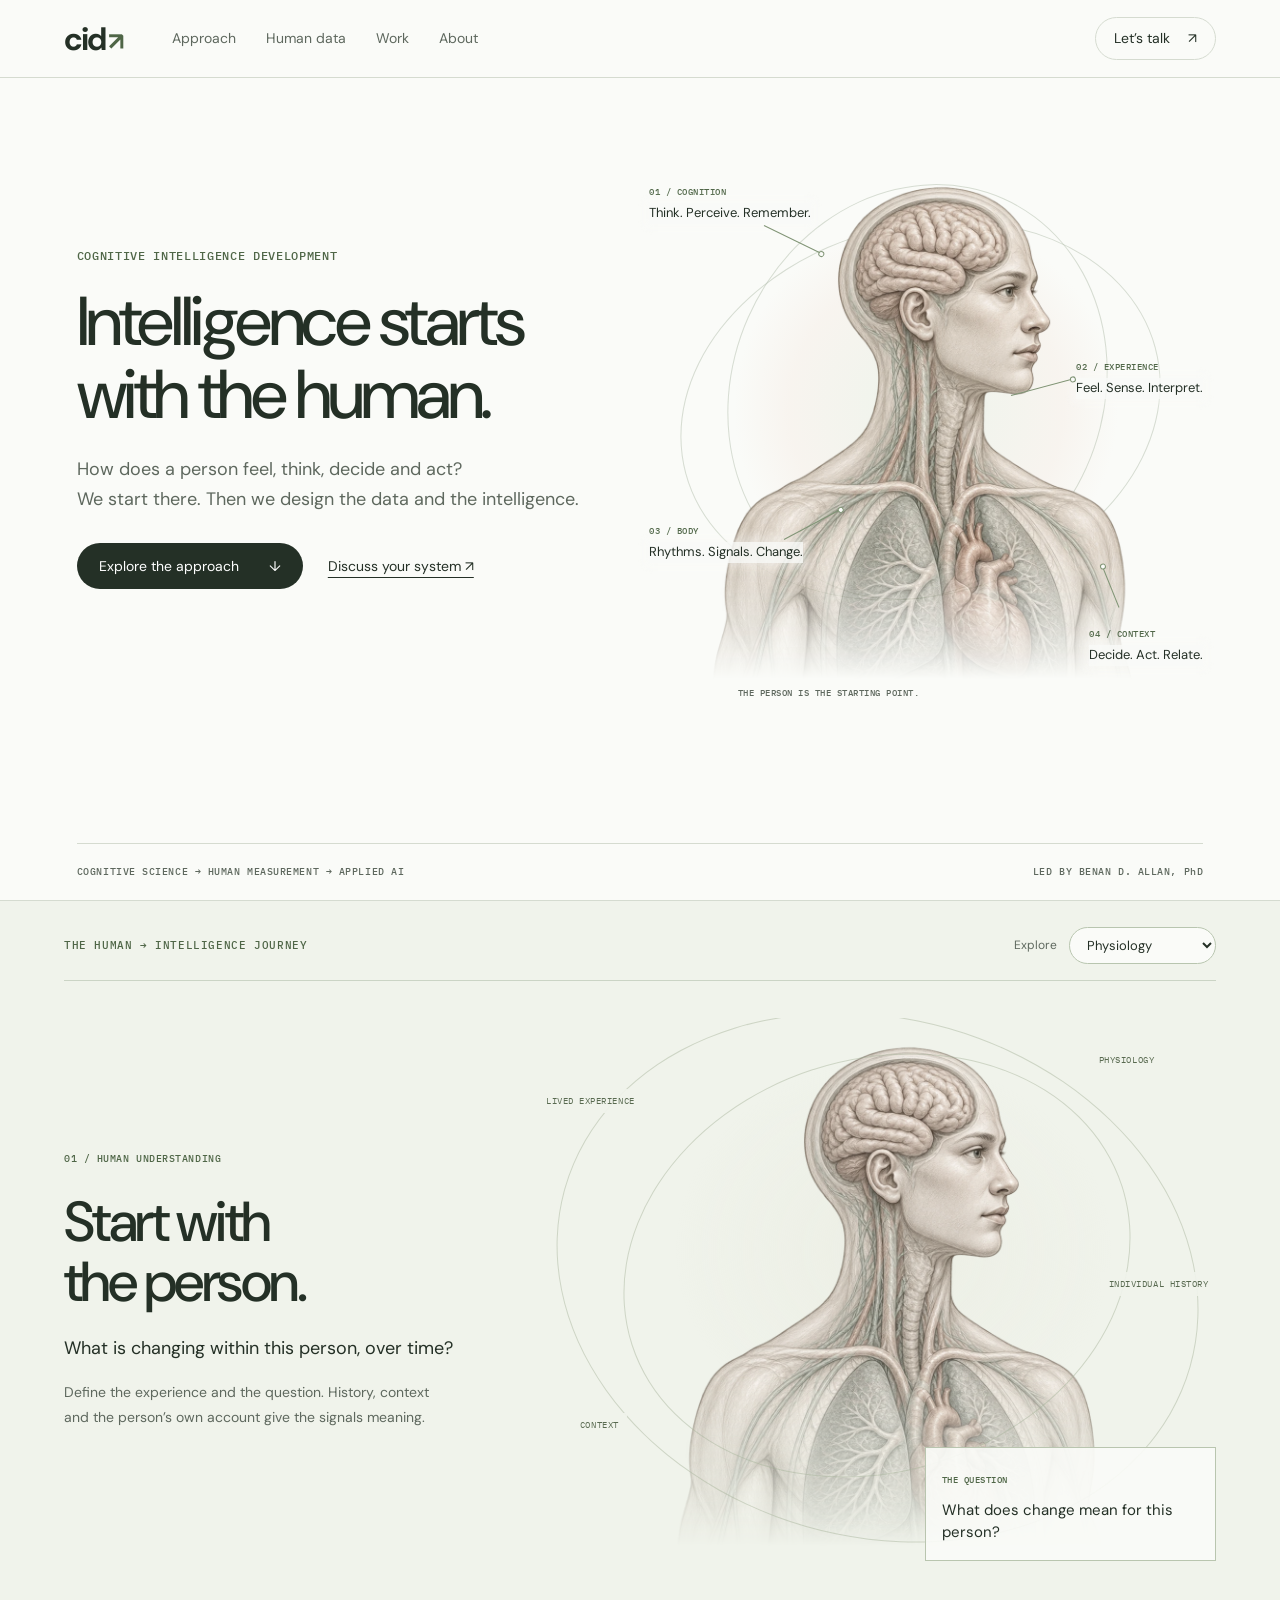
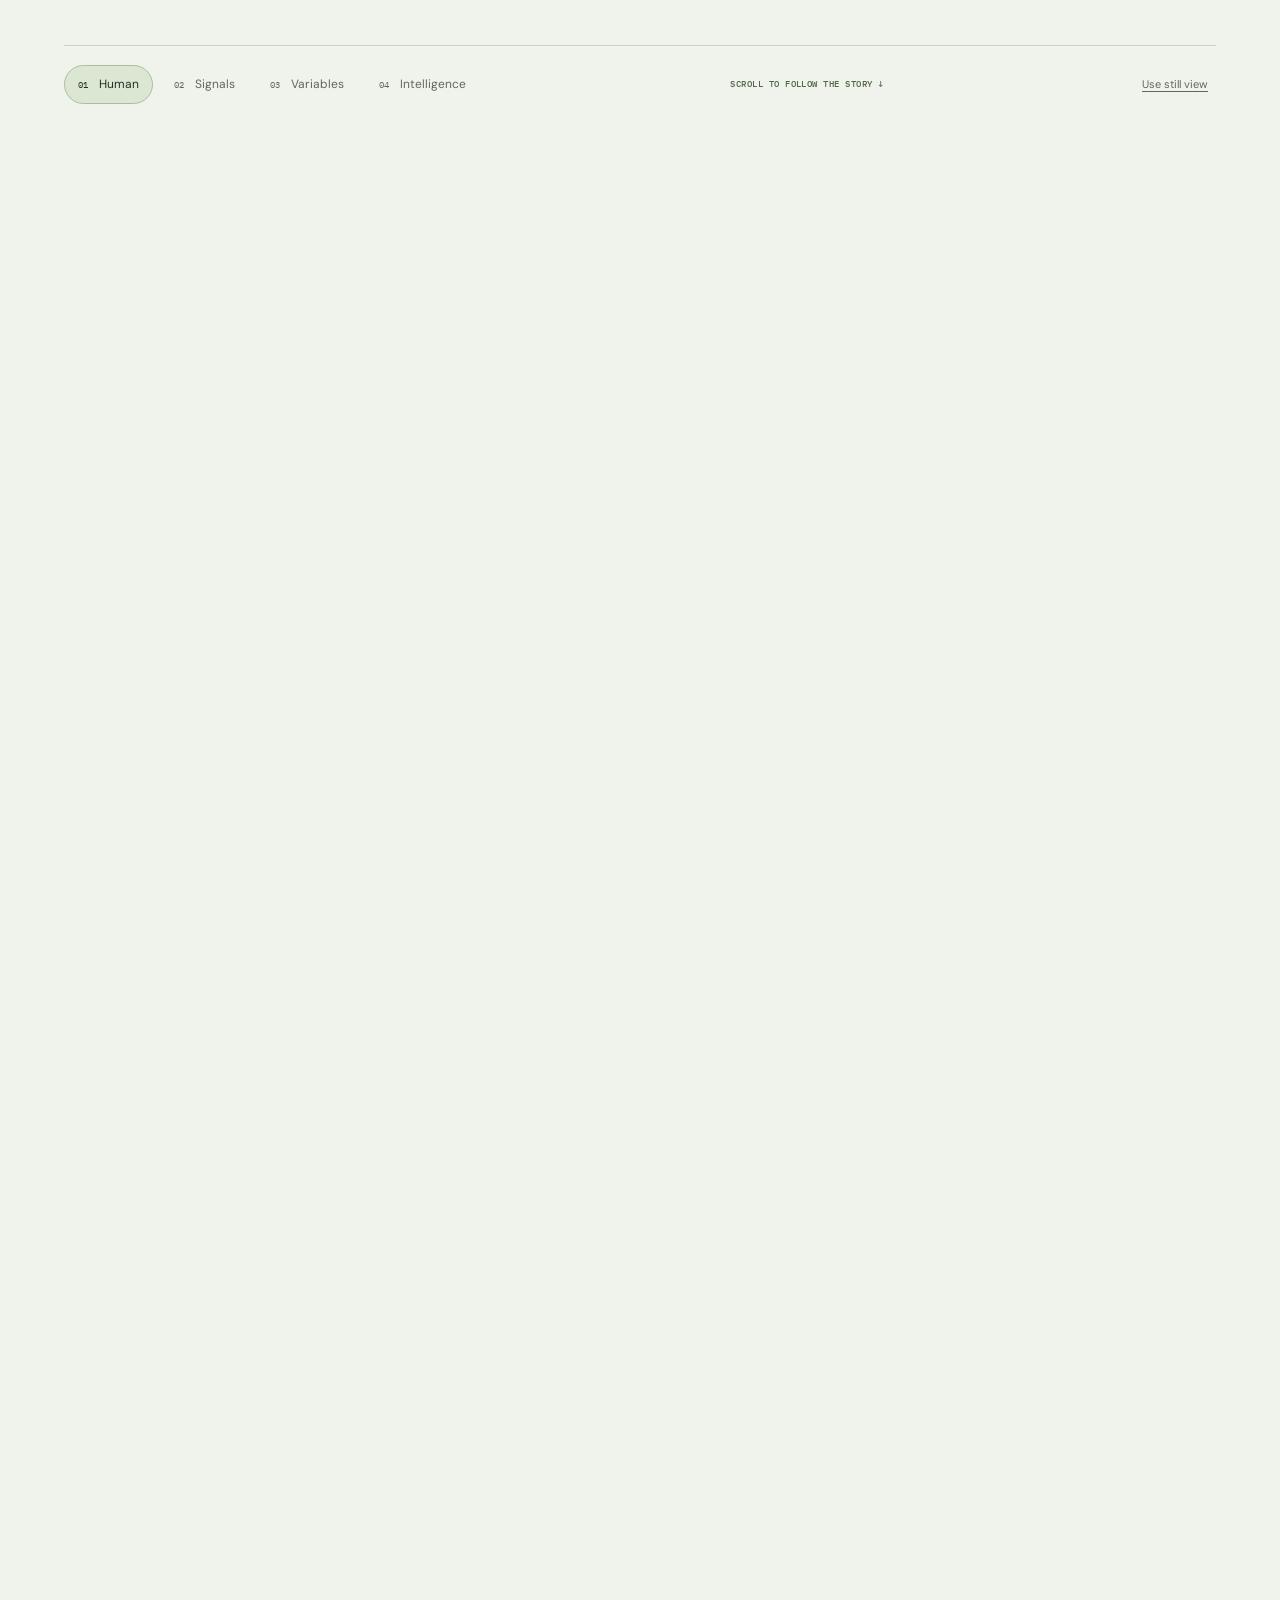
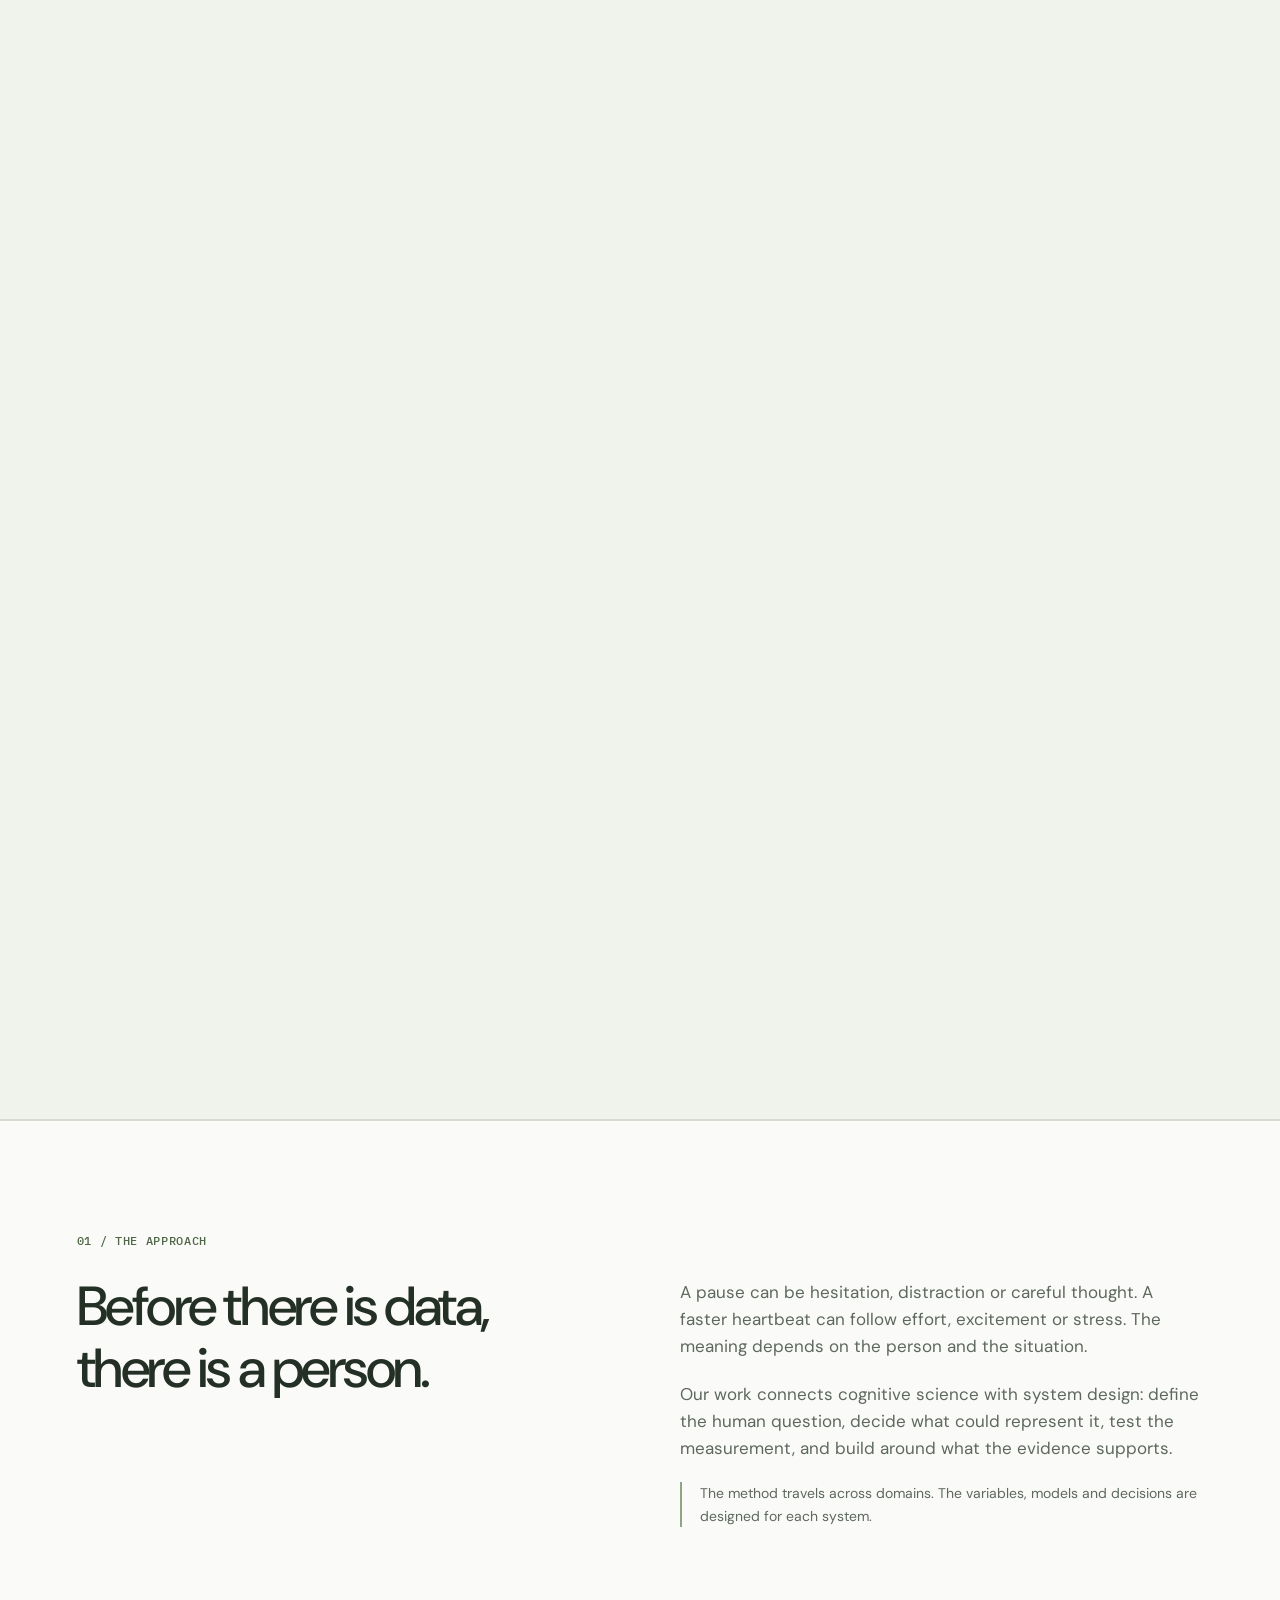
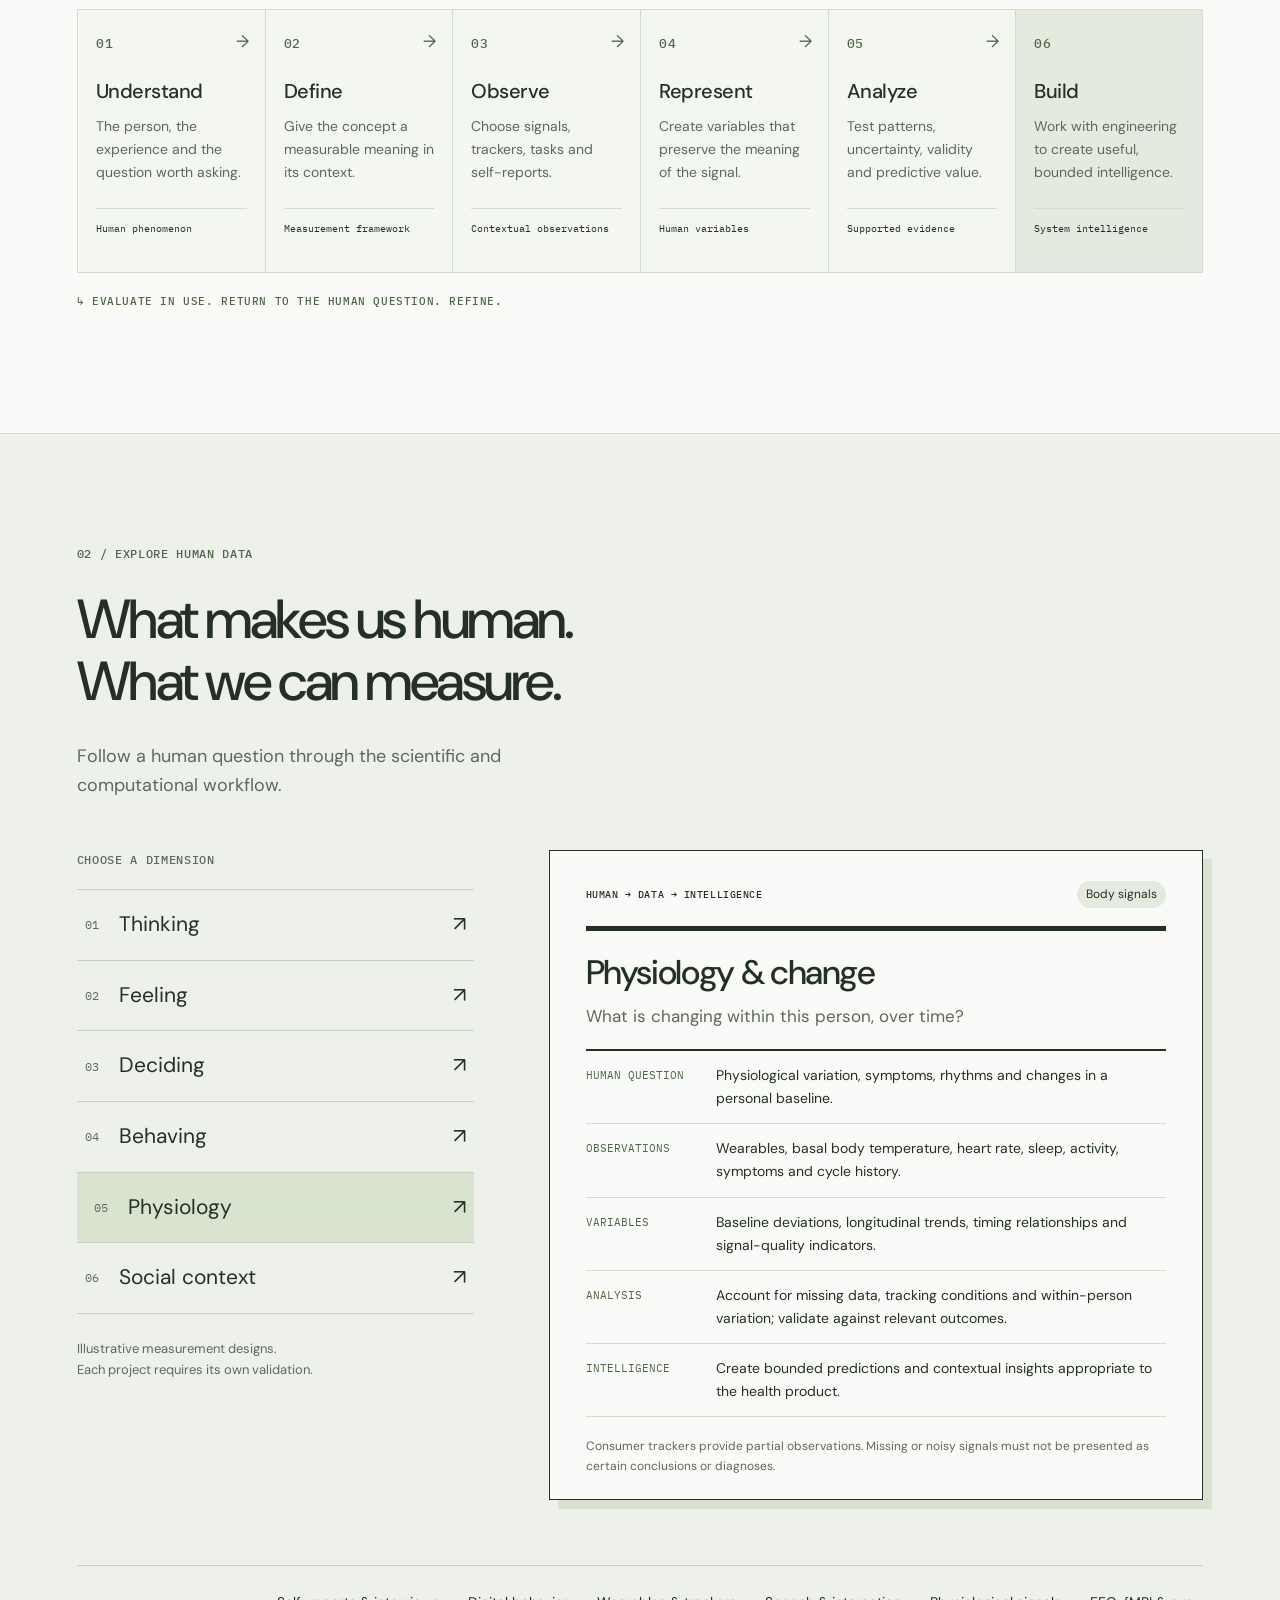
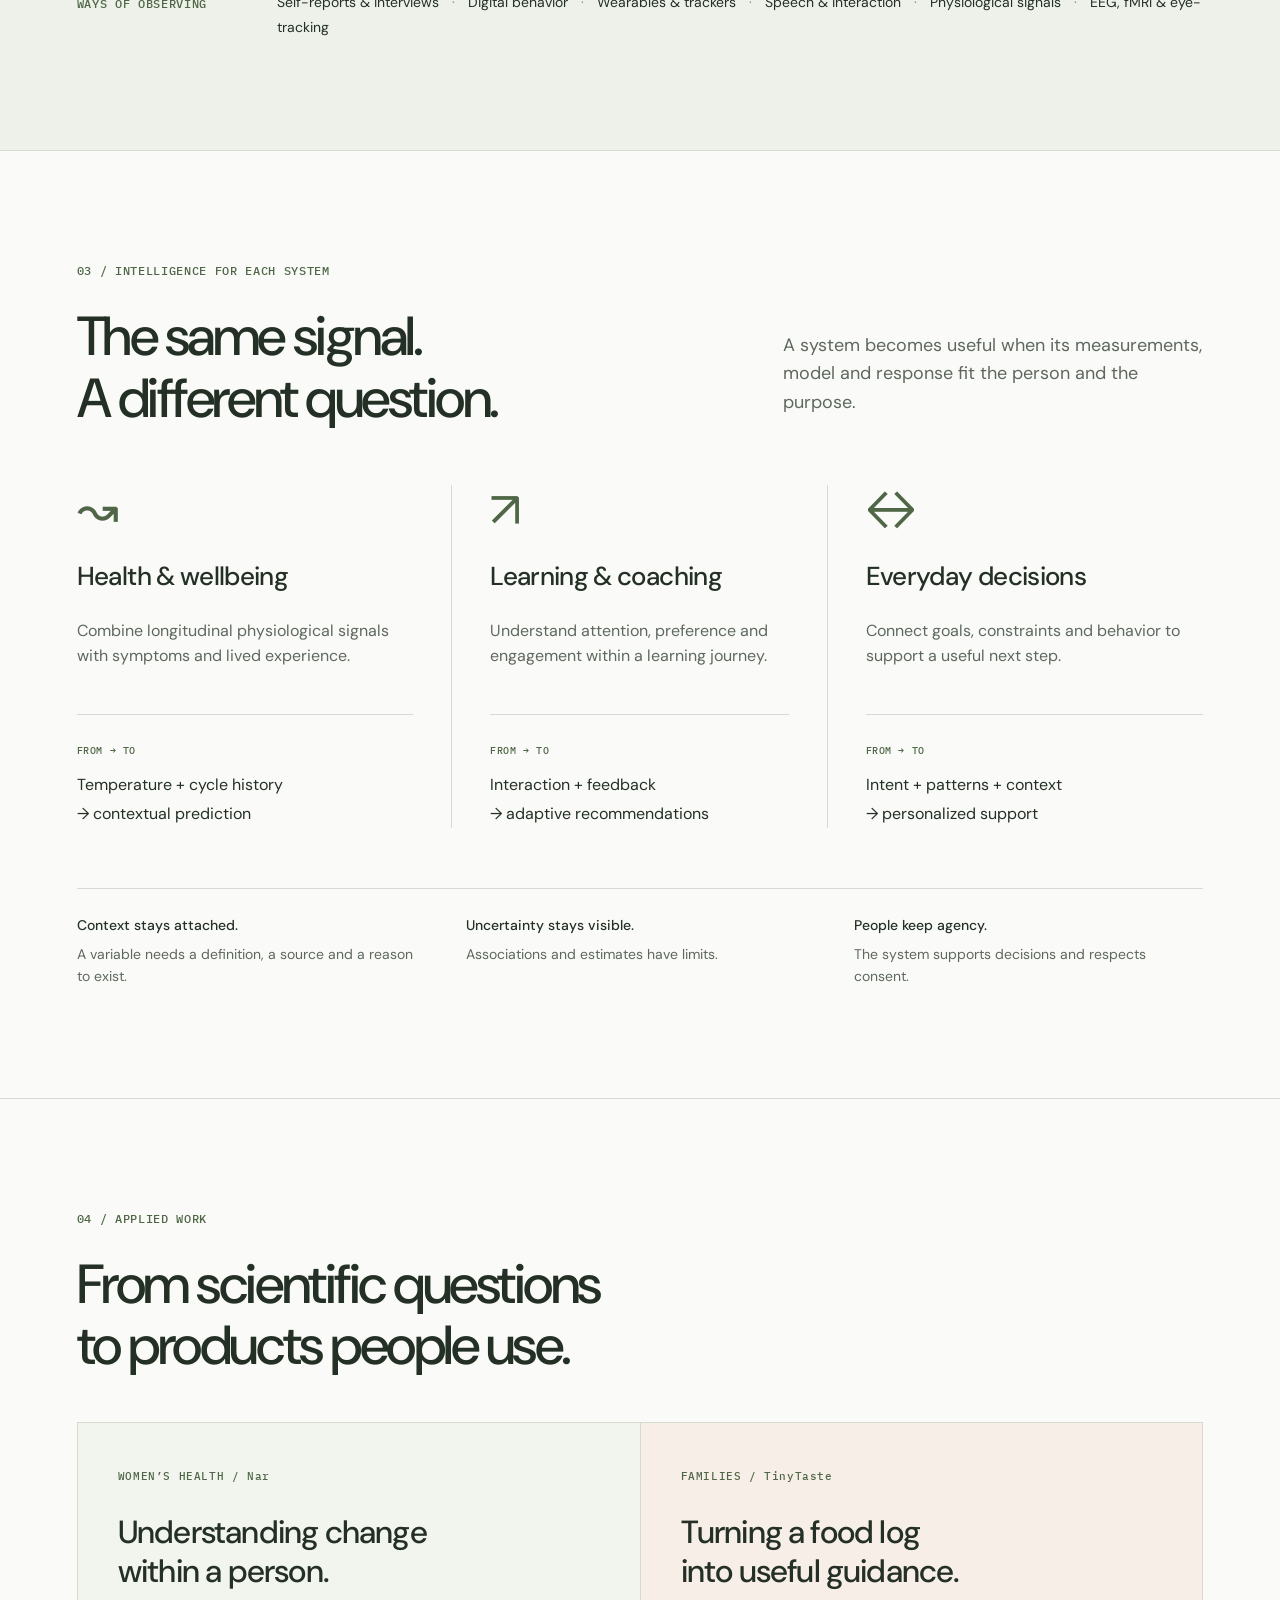
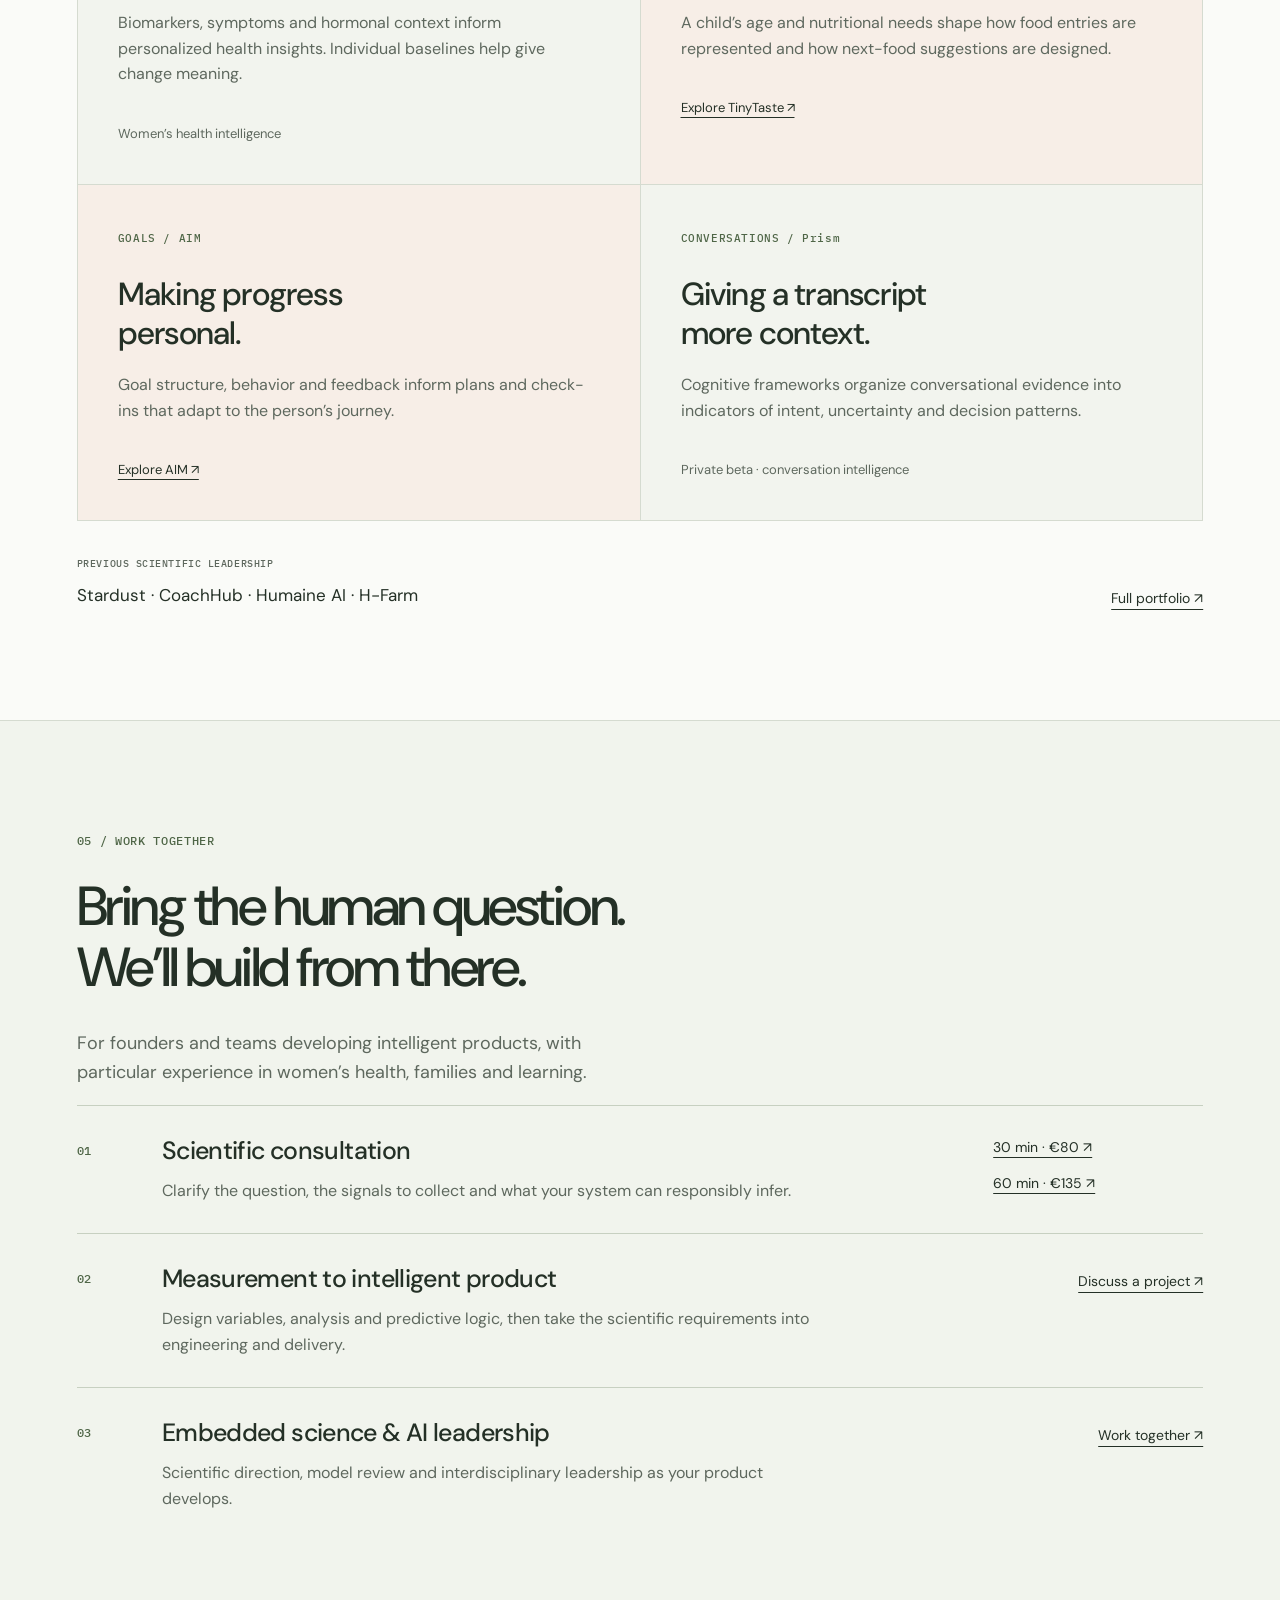
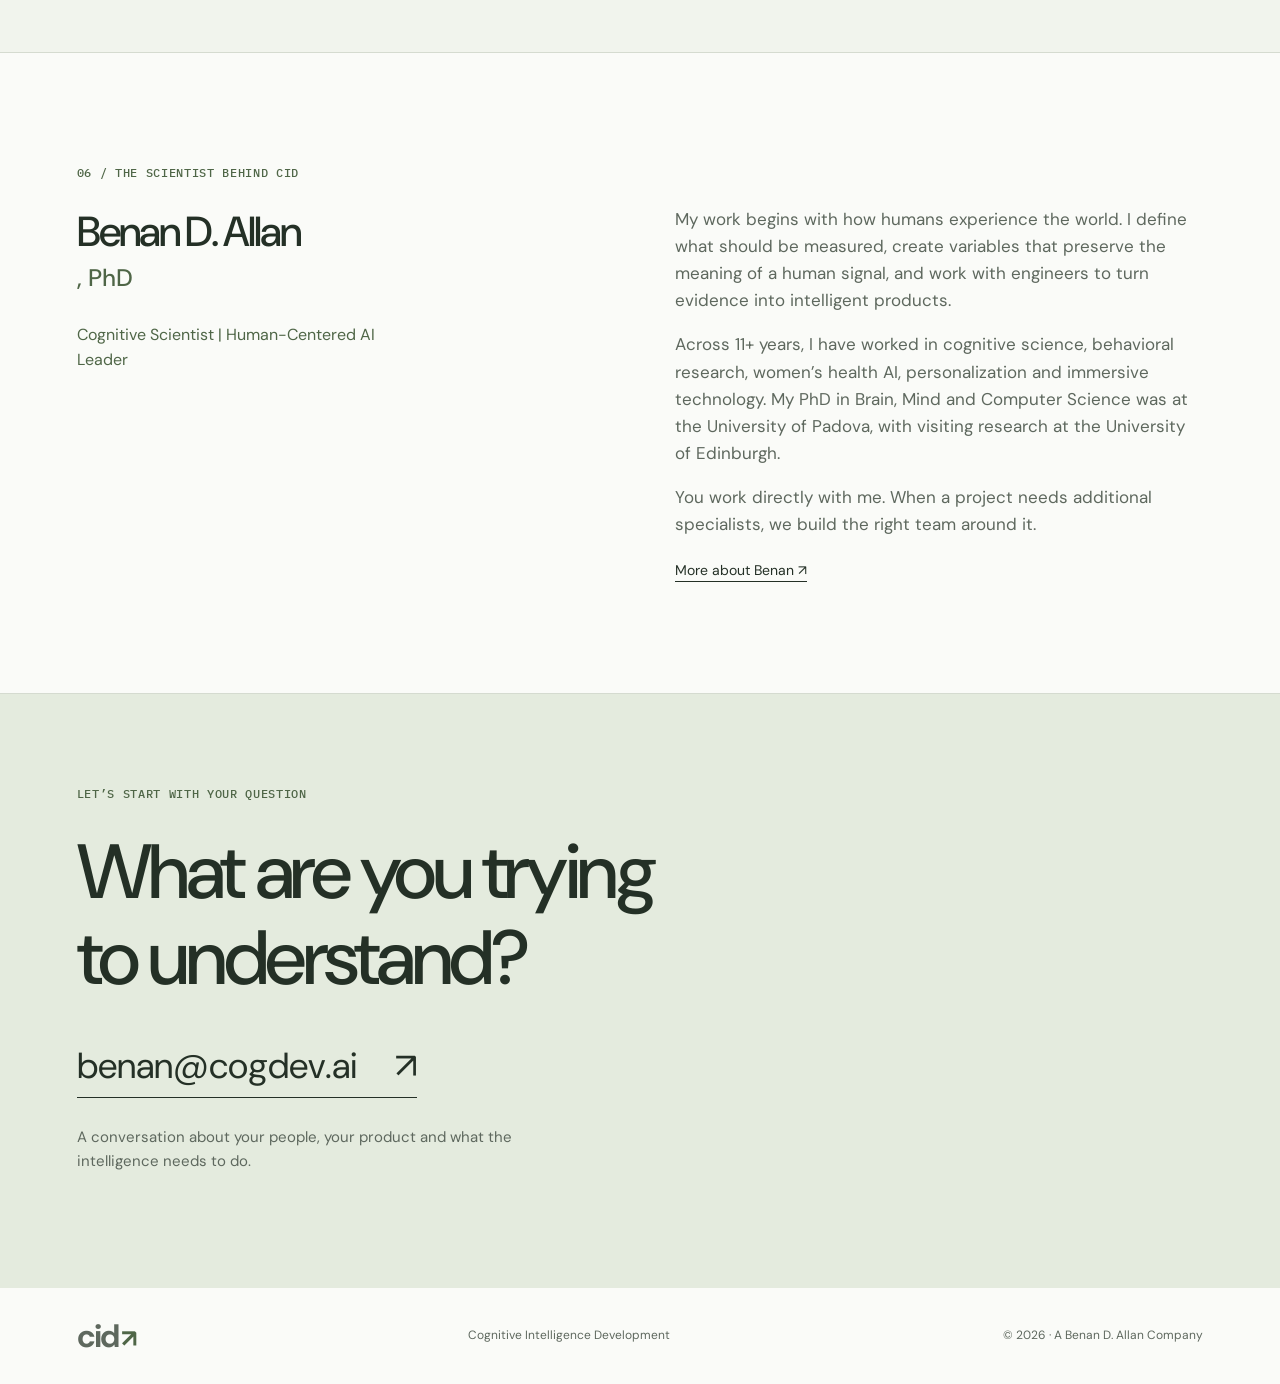
==== commit 2e64466c: "Use a gender-ambiguous human illustration" ====
--- a/index.html
+++ b/index.html
@@ -74,7 +74,7 @@
 <section class="hero" aria-labelledby="hero-title">
 <div class="hero-art editorial-human" aria-label="Anatomical illustration and six dimensions of human experience">
 <div class="human-halo"></div><div class="human-orbit orbit-a"></div><div class="human-orbit orbit-b"></div>
-<div class="anatomy-frame"><img src="/assets/human-anatomy.webp" width="1024" height="1536" fetchpriority="high" alt="Editorial anatomical illustration of a person, with brain, lungs, heart and nervous system visible"></div>
+<div class="anatomy-frame"><img src="/assets/human-anatomy-neutral.webp" width="1024" height="1536" fetchpriority="high" alt="Editorial anatomical illustration of a person, with brain, lungs, heart and nervous system visible"></div>
 <div class="human-note hn-one"><span class="mono">01 / COGNITION</span><span>Think. Perceive. Remember.</span><i></i></div>
 <div class="human-note hn-two"><span class="mono">02 / EXPERIENCE</span><span>Feel. Sense. Interpret.</span><i></i></div>
 <div class="human-note hn-three"><span class="mono">03 / BODY</span><span>Rhythms. Signals. Change.</span><i></i></div>
@@ -94,7 +94,7 @@
 <div class="story-chapter" data-chapter="3"><span class="chapter-count mono">04 / SYSTEM INTELLIGENCE</span><h2>Build around<br> the evidence.</h2><p id="route-outcome">Contextual insights that account for a person’s baseline.</p><p class="chapter-detail">Translate the scientific logic into a product with engineering. Keep uncertainty visible and evaluate the experience in use.</p></div>
 </div>
 <div class="story-visual" role="img" aria-label="Animated illustration showing a person’s signals becoming defined variables and contextual product intelligence">
-<div class="scene-figure"><div class="figure-aura"></div><img src="/assets/human-anatomy.webp" width="1024" height="1536" alt=""></div>
+<div class="scene-figure"><div class="figure-aura"></div><img src="/assets/human-anatomy-neutral.webp" width="1024" height="1536" alt=""></div>
 <div class="scene-layer scene-human" data-scene="0"><div class="person-ring ring-inner"></div><div class="person-ring ring-outer"></div><span class="person-tag pt-one">LIVED EXPERIENCE</span><span class="person-tag pt-two">INDIVIDUAL HISTORY</span><span class="person-tag pt-three">CONTEXT</span><span class="person-tag pt-four" id="route-tag">PHYSIOLOGY</span><div class="human-origin"><span class="mono">THE QUESTION</span><p id="route-question">What does change mean for this person?</p></div></div>
 <div class="scene-layer scene-signals" data-scene="1"><svg class="signal-connectors" viewBox="0 0 660 500" preserveAspectRatio="none" aria-hidden="true"><path d="M195 93 C300 93 270 80 365 80"/><path d="M197 245 C300 245 270 242 365 242"/><path d="M174 361 C290 361 270 405 365 405"/><circle cx="195" cy="93" r="4"/><circle cx="197" cy="245" r="4"/><circle cx="174" cy="361" r="4"/></svg>
 <article class="signal-card signal-0"><span class="mono">OBSERVATION 01</span><h3 id="signal-name-0">Signal</h3><svg viewBox="0 0 210 52" aria-hidden="true"><path class="wave-base" d="M0 30 H210"/><path class="trace" d="M0 29 L14 29 L23 24 L31 30 L42 27 L54 27 L65 12 L75 38 L85 25 L95 29 L109 27 L119 22 L130 30 L140 26 L153 28 L163 18 L174 31 L187 25 L199 28 L210 27"/></svg><div class="report-glyph" aria-hidden="true"><span>“</span><i>Reported experience</i></div><span class="signal-foot" id="signal-foot-0">Context attached</span></article><article class="signal-card signal-1"><span class="mono">OBSERVATION 02</span><h3 id="signal-name-1">Signal</h3><svg viewBox="0 0 210 52" aria-hidden="true"><path class="wave-base" d="M0 39 H210"/><path class="trace" d="M0 38 C25 42 33 19 52 27 S74 45 91 28 S112 17 133 25 S161 33 176 17 S199 6 210 9"/><circle cx="176" cy="17" r="4"/></svg><div class="report-glyph" aria-hidden="true"><span>“</span><i>Reported experience</i></div><span class="signal-foot" id="signal-foot-1">Context attached</span></article><article class="signal-card signal-2"><span class="mono">OBSERVATION 03</span><h3 id="signal-name-2">Signal</h3><svg viewBox="0 0 210 52" aria-hidden="true"><path class="wave-base" d="M0 30 H210"/><path class="trace" d="M0 29 L14 29 L23 24 L31 30 L42 27 L54 27 L65 12 L75 38 L85 25 L95 29 L109 27 L119 22 L130 30 L140 26 L153 28 L163 18 L174 31 L187 25 L199 28 L210 27"/></svg><div class="report-glyph" aria-hidden="true"><span>“</span><i>Reported experience</i></div><span class="signal-foot" id="signal-foot-2">Context attached</span></article><span class="scene-caption mono">OBSERVATIONS ≠ CONCLUSIONS</span></div>
--- a/motion.css
+++ b/motion.css
@@ -26,3 +26,7 @@
 @media(max-width:700px){.report-glyph{height:24px;gap:8px}.report-glyph>span{font-size:30px}.report-glyph>i{font-size:8px}}
 @media(max-height:760px) and (min-width:901px){.report-glyph{height:26px}}
 .motion-ready .motion-story{scroll-margin-top:0;overflow-anchor:none}
+/* The revised gender-ambiguous asset is already a bust. */
+.anatomy-frame img{width:100%;left:0;top:0}
+.scene-figure img{width:112%;margin-left:-6%}
+@media(max-width:700px){.anatomy-frame img{width:105%;left:-2.5%;top:0}.scene-figure img{width:120%;margin-left:-10%}}
